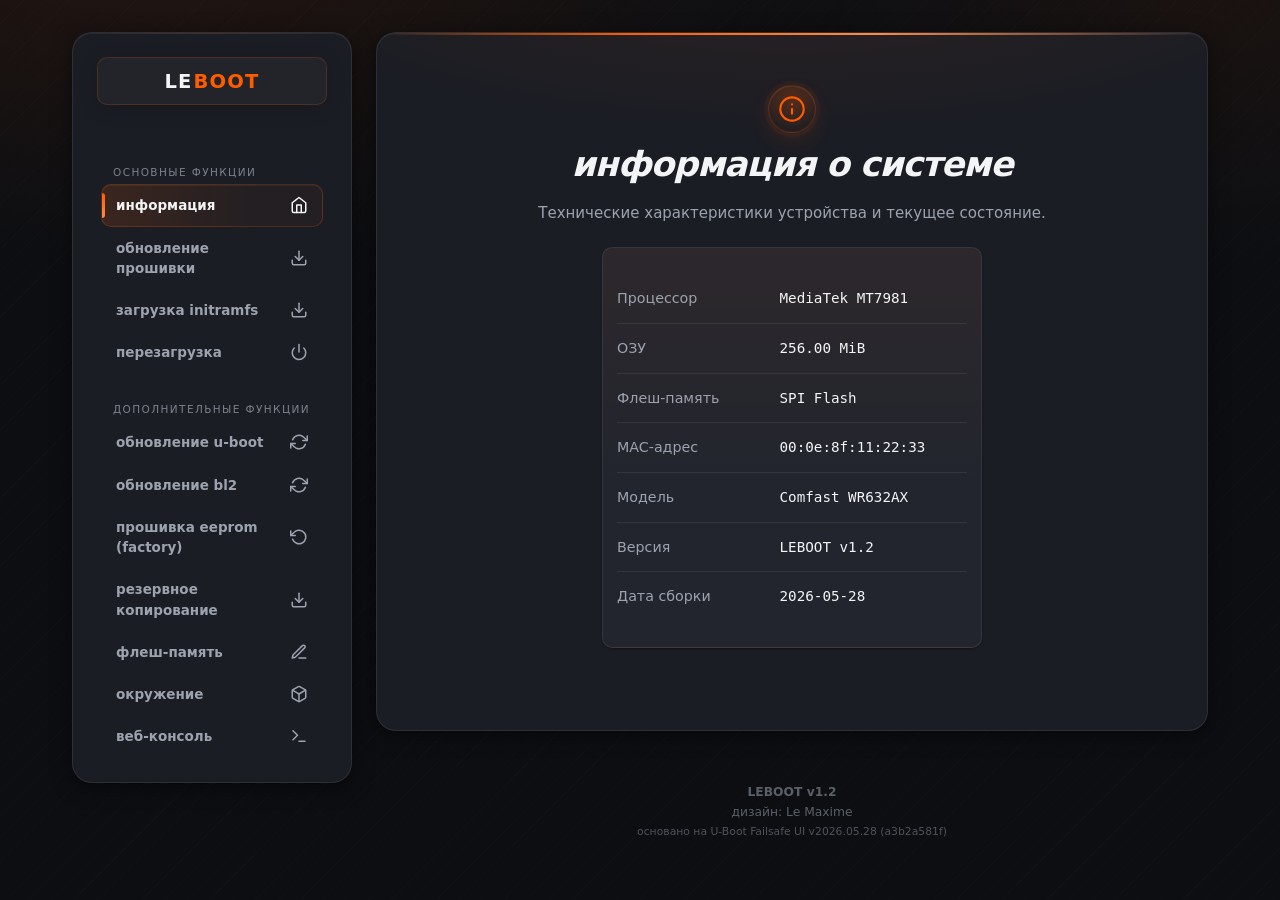
==== docs/index.html @ ba4f1f1f "chore: bump LEBOOT version to v1.2 and update base failsafe UI version to upstream commit a3b2a581f" ====
<!DOCTYPE HTML>
<html>
<head>
    <meta charset="utf-8">
    <meta name="viewport" content="width=device-width, initial-scale=1">
    <title>Симулятор U-Boot Failsafe Web UI</title>
    <script>
        // Clean error handler for visual debugging
        window.onerror = function(message, source, lineno, colno, error) {
            const errDiv = document.createElement("div");
            errDiv.style.position = "fixed";
            errDiv.style.top = "0";
            errDiv.style.left = "0";
            errDiv.style.right = "0";
            errDiv.style.background = "#ef4444";
            errDiv.style.color = "#ffffff";
            errDiv.style.padding = "16px";
            errDiv.style.zIndex = "99999";
            errDiv.style.fontFamily = "monospace";
            errDiv.style.fontSize = "14px";
            errDiv.style.borderBottom = "3px solid #b91c1c";
            errDiv.style.whiteSpace = "pre-wrap";
            errDiv.innerHTML = "<strong>[GLOBAL RUNTIME CRASH]:</strong> " + message + 
                               "<br><strong>Source:</strong> " + source + ":" + lineno + ":" + colno +
                               "<br><strong>Stack:</strong> " + (error ? error.stack : "N/A");
            document.body?.appendChild(errDiv);
            document.body?.classList.add("ready");
            return false;
        };
        window.addEventListener("unhandledrejection", function(event) {
            const errDiv = document.createElement("div");
            errDiv.style.position = "fixed";
            errDiv.style.top = "0";
            errDiv.style.left = "0";
            errDiv.style.right = "0";
            errDiv.style.background = "#f59e0b";
            errDiv.style.color = "#000000";
            errDiv.style.padding = "16px";
            errDiv.style.zIndex = "99999";
            errDiv.style.fontFamily = "monospace";
            errDiv.style.fontSize = "14px";
            errDiv.style.borderBottom = "3px solid #d97706";
            errDiv.style.whiteSpace = "pre-wrap";
            errDiv.innerHTML = "<strong>[UNHANDLED PROMISE REJECTION]:</strong> " + event.reason;
            document.body?.appendChild(errDiv);
            document.body?.classList.add("ready");
        });
    </script>
    <style>
        /* INJECTED CSS FROM theme.css AND style.css */
        /* SPDX-License-Identifier: GPL-2.0 */
/*
 * Copyright (C) 2026 LeBOOT Redesign
 * All rights reserved.
 */

/* ── Design Tokens ─────────────────────────────────────────────── */
:root {
    color-scheme: dark;

    /* palette */
    --bg:             #0c0e12;
    --panel:          #1b1d24;
    --panel-2:        #22252e;
    --panel-rgb:      27, 29, 36;
    --panel-strong:   rgba(34, 37, 46, 0.95);
    --text:           #f3f4f6;
    --muted:          #9ca3af;
    --border:         rgba(255, 255, 255, 0.08);
    --border-strong:  rgba(255, 255, 255, 0.16);
    --shadow-sm:      0 1px 2px rgba(0, 0, 0, 0.40);
    --shadow:
        0 4px 20px rgba(0, 0, 0, 0.50),
        0 1px 0 rgba(255, 255, 255, 0.05) inset;
    --shadow-lg:
        0 10px 40px rgba(0, 0, 0, 0.70);
    --primary:        #ff5c00;
    --primary-2:      #ff7c24;
    --primary-rgb:    255, 92, 0;
    --danger:         #ef4444;
    --danger-rgb:     239, 68, 68;
    --success:        #10b981;
    --success-rgb:    16, 185, 129;
    --warn-bg:        rgba(245, 158, 11, 0.08);
    --warn-border:    rgba(245, 158, 11, 0.25);
    --err-bg:         rgba(239, 68, 68, 0.08);
    --err-border:     rgba(239, 68, 68, 0.25);
    --focus-ring:     0 0 0 2px var(--bg), 0 0 0 4px rgba(var(--primary-rgb), 0.50);
    --surface-tint:   rgba(var(--primary-rgb), 0.06);
    --inset-highlight: rgba(255, 255, 255, 0.05);
    --hairline:       linear-gradient(90deg, transparent, rgba(255, 92, 0, 0.15), transparent);

    /* console styling variables */
    --console-bg:     #08090d;
    --console-color:  #f3f4f6;
    --console-border: var(--border);
    --console-glow-1: rgba(var(--primary-rgb), 0.03);
    --console-glow-2: rgba(var(--primary-rgb), 0.05);

    /* geometry */
    --radius-xs:      6px;
    --radius-sm:      10px;
    --radius:         16px;
    --radius-lg:      20px;
    --card-w:         800px;
    --sidebar-w:      280px;

    /* spacing */
    --sp-xs:          4px;
    --sp-sm:          8px;
    --sp-md:          14px;
    --sp-lg:          24px;
    --sp-xl:          36px;

    /* motion */
    --ease-out:       cubic-bezier(.16, 1, .3, 1);
    --ease-in-out:    cubic-bezier(.65, 0, .35, 1);
    --ease-spring:    cubic-bezier(.34, 1.56, .64, 1);
    --ease-theme:     cubic-bezier(.22, .61, .36, 1);
    --anim-fast:      150ms;
    --anim:           220ms;
    --anim-slow:      350ms;
    --theme-duration: 400ms;

    /* typography */
    --font-sans:      "Inter", system-ui, -apple-system, sans-serif;
    --font-mono:      "JetBrains Mono", Menlo, Monaco, Consolas, monospace;
}

/* ── Light scheme (support fallback) ────────────────────────── */
html[data-theme="light"] {
    color-scheme: light;
    --bg:             #f3f4f6;
    --panel:          #ffffff;
    --panel-2:        #f9fafb;
    --panel-rgb:      255, 255, 255;
    --panel-strong:   #f3f4f6;
    --text:           #111827;
    --muted:          #6b7280;
    --border:         rgba(0, 0, 0, 0.08);
    --border-strong:  rgba(0, 0, 0, 0.16);
    --shadow-sm:      0 1px 2px rgba(0, 0, 0, 0.05);
    --shadow:         0 4px 20px rgba(0, 0, 0, 0.08);
    --shadow-lg:      0 10px 40px rgba(0, 0, 0, 0.12);
}

/* ── AMOLED variant (pure black) ──────────────────────────────── */
html[data-theme="dark"][data-theme-dark="amoled"] {
    --bg:             #000000;
    --panel:          #0a0a0a;
    --panel-2:        #121212;
    --panel-rgb:      10, 10, 10;
    --panel-strong:   #161616;
}

/* ── App Shell Floating Overrides ─────────────────────────────── */
body {
    background-color: var(--bg);
    margin: 0;
    padding: 0;
    font-family: var(--font-sans);
    color: var(--text);
}

body .app {
    display: flex;
    flex-direction: row;
    gap: 24px;
    padding: 32px;
    max-width: 1200px;
    margin: 0 auto;
    min-height: 100vh;
    box-sizing: border-box;
    align-items: flex-start;
}

@media (max-width: 900px) {
    body .app {
        flex-direction: column;
        align-items: stretch;
        padding: 16px;
    }
}

/* Floating Sidebar */
body .sidebar {
    width: var(--sidebar-w);
    min-width: var(--sidebar-w);
    flex-shrink: 0;
    height: auto;
    position: static;
    border: 1px solid var(--border);
    border-radius: var(--radius-lg);
    background: var(--panel);
    backdrop-filter: blur(16px);
    -webkit-backdrop-filter: blur(16px);
    padding: 24px;
    box-sizing: border-box;
    display: flex;
    flex-direction: column;
    gap: 20px;
    box-shadow: var(--shadow);
}

@media (max-width: 900px) {
    body .sidebar {
        width: 100%;
        min-width: 100%;
    }
}

/* Brand Capsule */
.brand-capsule {
    background: rgba(255, 255, 255, 0.03);
    border: 1px solid rgba(var(--primary-rgb), 0.2);
    padding: 14px 20px 12px 20px;
    border-radius: var(--radius-sm);
    text-align: center;
    margin-bottom: 12px;
    user-select: none;
    box-shadow: 0 4px 20px rgba(0, 0, 0, 0.15);
    display: flex;
    justify-content: center;
    align-items: baseline;
    gap: 1px;
}

.brand-capsule .brand-le {
    color: var(--text);
    font-weight: 900;
    font-size: 1.3rem;
    letter-spacing: 0.06em;
    line-height: 1;
}

.brand-capsule .brand-boot {
    color: var(--primary);
    font-weight: 900;
    font-size: 1.3rem;
    letter-spacing: 0.06em;
    line-height: 1;
}

/* Nav Links Styling */
body .nav {
    display: flex;
    flex-direction: column;
    gap: 6px;
}

.nav-link {
    display: flex;
    justify-content: space-between;
    align-items: center;
    text-decoration: none;
    color: rgba(255, 255, 255, 0.65);
    font-size: 0.98rem;
    font-weight: 500;
    padding: 12px 16px;
    border-radius: var(--radius-sm);
    transition: all var(--anim) var(--ease-out);
    text-transform: lowercase;
}

html[data-theme="light"] .nav-link {
    color: rgba(0, 0, 0, 0.65);
}

.nav-link:hover {
    color: var(--primary);
    background: rgba(var(--primary-rgb), 0.08);
}

.nav-link.active {
    color: var(--primary);
    background: rgba(var(--primary-rgb), 0.12);
    font-weight: 700;
}

.nav-link .nav-icon svg {
    width: 18px;
    height: 18px;
    stroke-width: 2;
    display: block;
}

/* Floating Card Container */
body .main {
    flex-grow: 1;
    display: flex;
    flex-direction: column;
    gap: 16px;
    padding: 0;
}

body #m {
    width: 100%;
    max-width: 100%;
    margin: 0;
    border: 1px solid var(--border);
    border-radius: var(--radius-lg);
    background: var(--panel);
    backdrop-filter: blur(16px);
    -webkit-backdrop-filter: blur(16px);
    box-sizing: border-box;
    padding: 32px;
    box-shadow: var(--shadow);
}

/* Lowercase, bold and italic headings */
body h1 {
    font-size: 2.3rem !important;
    font-weight: 800 !important;
    font-style: italic !important;
    text-transform: lowercase !important;
    color: var(--text) !important;
    margin: 0 0 16px 0 !important;
    padding: 0 !important;
    border: none !important;
    letter-spacing: -0.03em !important;
}

body h1::after {
    display: none !important;
}

/* Clean Info Table rows */
.sysinfo-table {
    width: 100%;
    border-collapse: collapse;
    margin: 16px 0;
    font-size: 0.95rem;
}

.sysinfo-table tr {
    border-bottom: 1px solid rgba(255, 255, 255, 0.08);
}

html[data-theme="light"] .sysinfo-table tr {
    border-bottom: 1px solid rgba(0, 0, 0, 0.08);
}

.sysinfo-table tr:last-child {
    border-bottom: none;
}

.sysinfo-table td {
    padding: 14px 0;
    color: var(--text);
    vertical-align: middle;
}

.sysinfo-table td.key {
    color: var(--muted);
    font-weight: 500;
    white-space: nowrap;
    padding-right: 24px;
}

.sysinfo-table td.val {
    font-family: var(--font-mono);
    text-align: left;
}

/* Controls block styling */
body .sidebar-controls {
    margin-top: auto;
    border-top: 1px solid var(--border);
    padding-top: 16px;
    display: flex;
    flex-direction: column;
    gap: 10px;
}

body .control-row {
    display: flex;
    justify-content: space-between;
    align-items: center;
    font-size: 0.82rem;
    color: var(--muted);
}

body .control-row select {
    background: var(--panel-2);
    border: 1px solid var(--border);
    color: var(--text);
    padding: 4px 8px;
    border-radius: var(--radius-xs);
    font-size: 0.82rem;
    outline: none;
    cursor: pointer;
    transition: border-color var(--anim);
}

body .control-row select:hover {
    border-color: var(--primary);
}


/* SPDX-License-Identifier: GPL-2.0 */
@import "theme.css";

/* ── Reduced motion ────────────────────────────────────────────── */
@media (prefers-reduced-motion: reduce) {
    :root {
        --anim-fast:      0ms;
        --anim:           0ms;
        --anim-slow:      0ms;
        --theme-duration: 0ms;
    }
    *,
    *::before,
    *::after {
        animation-duration: 0.01ms !important;
        animation-iteration-count: 1 !important;
        transition-duration: 0.01ms !important;
    }
}

/* ── Reset ─────────────────────────────────────────────────────── */
*,
*::before,
*::after {
    box-sizing: border-box;
}

h1, p, form, ul {
    margin: 0;
    padding: 0;
}

/* ── Base ──────────────────────────────────────────────────────── */
html {
    font-size: 15px;
    -webkit-text-size-adjust: 100%;
    text-size-adjust: 100%;
}

body {
    font-family: var(--font-sans);
    font-size: 1rem;
    line-height: 1.5;
    background:
        radial-gradient(1200px 600px at 12% -10%, rgba(var(--primary-rgb), 0.10), transparent 60%),
        radial-gradient(900px 500px at 95% 0%, rgba(var(--primary-rgb), 0.06), transparent 55%),
        repeating-linear-gradient(135deg, rgba(100, 116, 139, 0.025) 0 1px, transparent 1px 16px),
        var(--bg);
    background-attachment: fixed;
    color: var(--text);
    min-height: 100vh;
    -webkit-font-smoothing: antialiased;
    -moz-osx-font-smoothing: grayscale;
    font-feature-settings: "ss01", "cv11", "kern", "liga";
    text-rendering: optimizeLegibility;
}

::selection {
    background: rgba(var(--primary-rgb), 0.22);
    color: var(--text);
}

/* Refined scrollbars (WebKit) */
::-webkit-scrollbar {
    width: 10px;
    height: 10px;
}

::-webkit-scrollbar-track {
    background: transparent;
}

::-webkit-scrollbar-thumb {
    background: rgba(100, 116, 139, 0.25);
    border-radius: 999px;
    border: 2px solid transparent;
    background-clip: padding-box;
    transition: background var(--anim-fast) var(--ease-out);
}

::-webkit-scrollbar-thumb:hover {
    background: rgba(100, 116, 139, 0.45);
    background-clip: padding-box;
}

/* ── App shell ─────────────────────────────────────────────────── */
.app {
    display: grid;
    grid-template-columns: var(--sidebar-w) 1fr;
    min-height: 100vh;
}

/* ── Sidebar ───────────────────────────────────────────────────── */
.sidebar {
    position: sticky;
    top: 0;
    height: 100vh;
    padding: var(--sp-md) var(--sp-sm);
    border-right: 1px solid var(--border);
    background:
        linear-gradient(180deg, rgba(var(--panel-rgb), 0.60) 0%, rgba(var(--panel-rgb), 0.40) 100%),
        linear-gradient(180deg, var(--surface-tint) 0%, transparent 280px);
    box-shadow: var(--shadow-sm);
    backdrop-filter: saturate(220%) blur(32px);
    -webkit-backdrop-filter: saturate(220%) blur(32px);
    display: flex;
    flex-direction: column;
    overflow: hidden;
    transform: translateX(0);
    transition: transform var(--anim) var(--ease-out), opacity var(--anim) var(--ease-out);
    z-index: 10;
}

.sidebar::after {
    content: "";
    position: absolute;
    inset: 0 0 auto 0;
    height: 1px;
    background: var(--hairline);
    pointer-events: none;
}

.sidebar-brand {
    display: flex;
    align-items: center;
    gap: 10px;
    padding: 9px 12px var(--sp-md);
    border-bottom: 1px solid var(--border);
    position: relative;
}

.sidebar-brand .logo {
    width: 28px;
    height: 28px;
    flex-shrink: 0;
    border-radius: 5px;
}

.sidebar-brand .title {
    font-weight: 800;
    font-size: 1.05rem;
    letter-spacing: -0.01em;
    color: var(--text);
    background: linear-gradient(135deg, var(--text) 0%, color-mix(in srgb, var(--text) 70%, var(--primary)) 100%);
    -webkit-background-clip: text;
    background-clip: text;
}

.sidebar-controls {
    display: grid;
    grid-template-columns: 1fr;
    gap: 10px;
    padding: var(--sp-md) 10px;
}

.control-row {
    display: grid;
    grid-template-columns: 86px 1fr;
    align-items: center;
    gap: 10px;
    color: var(--muted);
    font-size: 0.8rem;
    font-weight: 600;
}

.control-row select {
    width: 100%;
    padding: 8px 32px 8px 12px;
    border-radius: var(--radius-sm);
    border: 1px solid var(--border);
    background-color: var(--panel);
    color: var(--text);
    outline: none;
    font-size: 0.82rem;
    font-weight: 500;
    box-shadow: 0 1px 0 var(--inset-highlight) inset, 0 1px 2px rgba(15, 23, 42, 0.03);
    transition:
        border-color var(--anim-fast) var(--ease-out),
        box-shadow   var(--anim-fast) var(--ease-out),
        background   var(--anim-fast) var(--ease-out),
        transform    var(--anim-fast) var(--ease-out);
    appearance: none;
    -webkit-appearance: none;
    background-image:
        linear-gradient(45deg, transparent 50%, var(--muted) 50%),
        linear-gradient(135deg, var(--muted) 50%, transparent 50%);
    background-repeat: no-repeat;
    background-position: calc(100% - 15px) 52%, calc(100% - 10px) 52%;
    background-size: 5px 5px, 5px 5px;
    font-family: inherit;
    cursor: pointer;
}

.control-row select:hover {
    border-color: var(--border-strong);
    background-color: var(--panel-strong);
}

.control-row select:focus-visible {
    border-color: rgba(var(--primary-rgb), 0.60);
    box-shadow: var(--focus-ring);
}

.control-row.control-row-color {
    align-items: start;
}

/* color picker */
.color-picker {
    display: grid;
    gap: 8px;
}

.color-presets {
    display: flex;
    flex-wrap: wrap;
    gap: 6px;
}

.color-swatch {
    width: 22px;
    height: 22px;
    border-radius: 999px;
    border: 1px solid rgba(128, 128, 128, 0.32);
    cursor: pointer;
    position: relative;
    box-shadow:
        0 2px 6px rgba(15, 23, 42, 0.12),
        0 1px 0 var(--inset-highlight) inset;
    transition:
        transform var(--anim-fast) var(--ease-spring),
        box-shadow var(--anim-fast) var(--ease-out),
        border-color var(--anim-fast) var(--ease-out);
}

.color-swatch:hover {
    transform: translateY(-2px) scale(1.14);
    box-shadow:
        0 6px 14px rgba(2, 6, 23, 0.22),
        0 1px 0 var(--inset-highlight) inset;
}

.color-swatch.active {
    outline: 2px solid var(--panel);
    outline-offset: 1px;
    box-shadow:
        0 0 0 2px rgba(var(--primary-rgb), 0.85),
        0 4px 10px rgba(2, 6, 23, 0.20),
        0 1px 0 var(--inset-highlight) inset;
}

.color-inputs {
    display: grid;
    grid-template-columns: 1fr auto;
    gap: 6px;
    align-items: center;
}

.color-inputs input[type="text"], .color-inputs input[type="color"] {
    width: 100%;
    padding: 6px 8px;
    border-radius: var(--radius-sm);
    border: 1px solid var(--border);
    background: var(--panel-strong);
    color: var(--text);
    font-size: 0.78rem;
}

.color-inputs input[type="color"] {
    width: 32px;
    height: 32px;
    border: none;
    background: transparent;
    padding: 0;
    cursor: pointer;
}

/* ── Navigation ────────────────────────────────────────────────── */
.nav {
    padding: 6px 4px 0;
    flex: 1;
    overflow-y: auto;
    -webkit-overflow-scrolling: touch;
    scrollbar-width: thin;
    scrollbar-color: var(--border) transparent;
}

.nav-section {
    margin-top: var(--sp-md);
}

.nav-section-title {
    font-size: 0.7rem;
    text-transform: uppercase;
    letter-spacing: 1.4px;
    color: var(--muted);
    padding: 8px 12px 4px;
    opacity: 0.75;
}

.nav-link {
    position: relative;
    display: flex;
    align-items: center;
    gap: 10px;
    padding: 10px 14px;
    border-radius: var(--radius-sm);
    color: var(--muted);
    text-decoration: none;
    font-size: 0.9rem;
    font-weight: 600;
    border: 1px solid transparent;
    overflow: hidden;
    transition:
        background var(--anim-fast) var(--ease-out),
        border-color var(--anim-fast) var(--ease-out),
        color var(--anim-fast) var(--ease-out),
        transform var(--anim-fast) var(--ease-out);
}

.nav-link::before {
    content: "";
    position: absolute;
    left: 0;
    top: 50%;
    width: 3px;
    height: 0;
    background: linear-gradient(180deg, var(--primary), var(--primary-2));
    border-radius: 0 3px 3px 0;
    transform: translateY(-50%);
    transition: height var(--anim) var(--ease-spring);
}

.nav-link:hover {
    background: rgba(var(--primary-rgb), 0.07);
    border-color: rgba(var(--primary-rgb), 0.16);
    color: var(--text);
    transform: translateX(2px);
}

.nav-link:hover::before {
    height: 16px;
}

.nav-link.active {
    background:
        linear-gradient(90deg, rgba(var(--primary-rgb), 0.14), rgba(var(--primary-rgb), 0.04) 70%);
    border-color: rgba(var(--primary-rgb), 0.22);
    color: var(--text);
    box-shadow: 0 1px 0 var(--inset-highlight) inset;
}

.nav-link.active::before {
    height: 60%;
}

.nav-link .dot {
    width: 7px;
    height: 7px;
    border-radius: 999px;
    background: var(--primary);
    box-shadow: 0 0 0 3px rgba(var(--primary-rgb), 0.12);
    opacity: 0.52;
    flex-shrink: 0;
    transition: opacity var(--anim-fast) var(--ease-out), box-shadow var(--anim-fast) var(--ease-out);
}

.nav-link.active .dot {
    opacity: 1;
    box-shadow: 0 0 0 4px rgba(var(--primary-rgb), 0.18);
}

/* ── Main content ──────────────────────────────────────────────── */
.main {
    padding: var(--sp-xl) var(--sp-lg) var(--sp-lg);
    display: grid;
    gap: var(--sp-md);
    align-content: start;
}

/* ── Card ──────────────────────────────────────────────────────── */
#m {
    position: relative;
    width: 100%;
    max-width: var(--card-w);
    margin: 0 auto;
    border: 1px solid var(--border);
    background:
        linear-gradient(135deg, rgba(var(--panel-rgb), 0.65) 0%, rgba(var(--panel-rgb), 0.45) 100%),
        var(--panel);
    border-radius: var(--radius-lg);
    box-shadow: var(--shadow), 0 24px 64px rgba(var(--primary-rgb), 0.12);
    backdrop-filter: saturate(200%) blur(28px);
    -webkit-backdrop-filter: saturate(200%) blur(28px);
    overflow: hidden;
    display: flex;
    flex-direction: column;
    min-height: clamp(360px, calc(100vh - 220px), 440px);
    transform: translateY(14px) scale(0.985);
    opacity: 0;
    transition:
        transform var(--anim-slow) var(--ease-out),
        opacity   var(--anim-slow) var(--ease-out),
        box-shadow var(--anim) var(--ease-out);
}

#m::before {
    content: "";
    position: absolute;
    top: 0;
    right: 0;
    left: 0;
    height: 2px;
    background: linear-gradient(90deg, transparent, var(--primary), var(--primary-2) 60%, transparent);
    pointer-events: none;
    z-index: 10;
}

#m::after {
    content: "";
    position: absolute;
    inset: 0;
    border-radius: inherit;
    pointer-events: none;
    background: radial-gradient(800px 240px at 50% -10%, rgba(var(--primary-rgb), 0.10), transparent 70%);
    opacity: 0.7;
}

body.ready #m {
    transform: translateY(0) scale(1);
    opacity: 1;
}

.card-head {
    padding: 18px 22px 8px;
    position: relative;
    z-index: 1;
}

.card-main {
    flex: 1;
    display: flex;
    flex-direction: column;
    justify-content: flex-start;
    gap: var(--sp-md);
    padding: var(--sp-md) 22px 18px;
    position: relative;
    z-index: 1;
}

.card-foot {
    margin-top: auto;
    padding: 0 22px 22px;
    position: relative;
    z-index: 1;
}

/* ── 404 / fail compact card ───────────────────────────────────── */
body[data-page="404"] #m,
body[data-page="fail"] #m {
    min-height: auto;
    height: auto;
}

body[data-page="404"] .card-head,
body[data-page="fail"] .card-head {
    padding: 18px 22px 10px;
}

body[data-page="404"] h1,
body[data-page="fail"] h1 {
    line-height: 1.3;
    border-bottom: none;
    font-size: 1.6rem;
}

body[data-page="404"] .card-main,
body[data-page="fail"] .card-main {
    padding: 0 22px 18px;
}

body[data-page="404"] .card-foot,
body[data-page="fail"] .card-foot {
    margin-top: 0;
    display: flex;
    justify-content: center;
}

body[data-page="404"] .card-foot .i,
body[data-page="fail"] .card-foot .i {
    width: min(560px, 100%);
    text-align: center;
}

body[data-page="404"] .card-foot .i strong,
body[data-page="fail"] .card-foot .i strong {
    margin: 0 0 8px;
}

/* ── Headings ──────────────────────────────────────────────────── */
h1 {
    font-weight: 800;
    font-size: 1.62rem;
    line-height: 1.25;
    letter-spacing: -0.02em;
    margin-top: 16px;
    border-bottom: 0;
    padding-bottom: 0;
    color: var(--text);
    text-decoration: none;
}

h1::after {
    content: "";
    display: block;
    width: 64px;
    height: 3px;
    margin: 12px auto 0;
    border-radius: 999px;
    background: linear-gradient(90deg, var(--primary), var(--primary-2));
    box-shadow: 0 2px 8px rgba(var(--primary-rgb), 0.30);
}

a {
    color: var(--primary);
    text-decoration: none;
    transition: color var(--anim-fast) var(--ease-out);
}

a:hover {
    color: var(--primary-2);
}

p, #hint {
    color: var(--muted);
    line-height: 1.55;
}

#hint {
    color: var(--muted);
    font-size: 0.9rem;
    line-height: 1.55;
    margin-top: 10px;
    text-align: center;
}

#hint strong {
    color: var(--text);
    font-weight: 700;
}

/* ── Forms ─────────────────────────────────────────────────────── */
form, p, h1 {
    text-align: center;
}

form {
    display: grid;
    gap: 12px;
    justify-items: center;
}

#m .card-main > form {
    padding-top: 12px;
    padding-bottom: 12px;
}

.form-row {
    width: min(520px, 100%);
    margin: 0 auto;
    display: grid;
    gap: 12px;
}

.form-row-2 {
    grid-template-columns: 1fr 1fr;
}

.field {
    display: grid;
    gap: 5px;
    text-align: left;
}

.field label {
    margin-top: 8px;
    font-size: 0.78rem;
    color: var(--muted);
    font-weight: 700;
    letter-spacing: 0;
}

.field-control {
    width: 100%;
    padding: 10px 14px;
    border-radius: var(--radius-sm);
    border: 1px solid var(--border);
    background: var(--panel-strong);
    color: var(--text);
    outline: none;
    font-size: 0.9rem;
    box-shadow: 0 1px 0 var(--inset-highlight) inset, 0 1px 2px rgba(15, 23, 42, 0.03);
    transition:
        border-color var(--anim-fast) var(--ease-out),
        box-shadow   var(--anim-fast) var(--ease-out),
        background   var(--anim-fast) var(--ease-out);
}

.field-control:hover {
    border-color: var(--border-strong);
}

.field-control:focus-visible {
    border-color: rgba(var(--primary-rgb), 0.55);
    box-shadow: var(--focus-ring);
}

input[type="file"] {
    width: min(520px, 100%);
    padding: 10px 12px;
    border-radius: var(--radius-sm);
    border: 1px dashed var(--border-strong);
    background:
        linear-gradient(180deg, rgba(var(--primary-rgb), 0.04), transparent),
        var(--panel-2);
    color: var(--text);
    cursor: pointer;
    font-size: 0.85rem;
    transition:
        border-color var(--anim-fast) var(--ease-out),
        background var(--anim-fast) var(--ease-out),
        transform var(--anim-fast) var(--ease-out);
}

input[type="file"]::file-selector-button {
    padding: 6px 14px;
    border-radius: 8px;
    border: 1px solid rgba(var(--primary-rgb), 0.30);
    background: rgba(var(--primary-rgb), 0.10);
    color: var(--primary);
    font-weight: 600;
    cursor: pointer;
    margin-right: 10px;
    transition: background var(--anim-fast) var(--ease-out), transform var(--anim-fast) var(--ease-out);
}

input[type="file"]::file-selector-button:hover {
    background: rgba(var(--primary-rgb), 0.16);
    transform: translateY(-1px);
}

input[type="file"]:hover {
    border-color: rgba(var(--primary-rgb), 0.40);
    background:
        linear-gradient(180deg, rgba(var(--primary-rgb), 0.06), transparent),
        var(--panel-2);
}

.form-actions {
    display: flex;
    justify-content: center;
    flex-wrap: wrap;
    gap: 10px;
    width: min(520px, 100%);
    margin: 6px auto 0;
}

/* ── Buttons ───────────────────────────────────────────────────── */
input[type="button"], input[type="submit"],
button.button {
    appearance: none;
    -webkit-appearance: none;
    position: relative;
    margin-top: 20px;
    margin-bottom: 20px;
    border: 1px solid rgba(var(--primary-rgb), 0.40);
    background: linear-gradient(180deg,
        rgba(var(--primary-rgb), 1.00) 0%,
        rgba(var(--primary-rgb), 0.82) 100%);
    color: #ffffff;
    border-radius: var(--radius);
    padding: 10px 22px;
    font-family: inherit;
    font-size: 0.92rem;
    font-weight: 700;
    cursor: pointer;
    letter-spacing: 0.01em;
    overflow: hidden;
    isolation: isolate;
    transition:
        transform   var(--anim-fast) var(--ease-out),
        filter      var(--anim-fast) var(--ease-out),
        box-shadow  var(--anim) var(--ease-out);
    box-shadow:
        0 1px 0 rgba(255, 255, 255, 0.30) inset,
        0 -1px 0 rgba(0, 0, 0, 0.10) inset,
        0 4px 10px rgba(var(--primary-rgb), 0.20),
        0 12px 28px rgba(var(--primary-rgb), 0.18);
}

input[type="button"]::before,
input[type="submit"]::before,
button.button::before {
    content: "";
    position: absolute;
    inset: 0;
    background: linear-gradient(180deg, rgba(255, 255, 255, 0.18), transparent 50%);
    pointer-events: none;
    border-radius: inherit;
    z-index: -1;
}

button.button.button-warn,
input[type="button"].button-warn {
    border-color: rgba(245, 158, 11, 0.42);
    background: linear-gradient(180deg,
        rgba(245, 158, 11, 0.96) 0%,
        rgba(217, 119, 6, 0.86) 100%);
    box-shadow:
        0 1px 0 rgba(255, 255, 255, 0.28) inset,
        0 -1px 0 rgba(0, 0, 0, 0.10) inset,
        0 4px 10px rgba(245, 158, 11, 0.18),
        0 10px 24px rgba(245, 158, 11, 0.20);
}

button.button.button-danger,
input[type="button"].button-danger {
    border-color: rgba(220, 38, 38, 0.46);
    background: linear-gradient(180deg,
        rgba(239, 68, 68, 0.98) 0%,
        rgba(185, 28, 28, 0.86) 100%);
    box-shadow:
        0 1px 0 rgba(255, 255, 255, 0.26) inset,
        0 -1px 0 rgba(0, 0, 0, 0.12) inset,
        0 4px 12px rgba(220, 38, 38, 0.22),
        0 12px 28px rgba(220, 38, 38, 0.24);
}

input[type="button"]:hover,
button.button:hover {
    filter: brightness(1.07);
    transform: translateY(-1px);
    box-shadow:
        0 1px 0 rgba(255, 255, 255, 0.34) inset,
        0 -1px 0 rgba(0, 0, 0, 0.10) inset,
        0 6px 14px rgba(var(--primary-rgb), 0.26),
        0 18px 36px rgba(var(--primary-rgb), 0.24);
}

button.button.button-warn:hover,
input[type="button"].button-warn:hover {
    box-shadow:
        0 1px 0 rgba(255, 255, 255, 0.30) inset,
        0 -1px 0 rgba(0, 0, 0, 0.10) inset,
        0 6px 14px rgba(245, 158, 11, 0.24),
        0 14px 30px rgba(245, 158, 11, 0.26);
}

button.button.button-danger:hover,
input[type="button"].button-danger:hover {
    box-shadow:
        0 1px 0 rgba(255, 255, 255, 0.28) inset,
        0 -1px 0 rgba(0, 0, 0, 0.12) inset,
        0 6px 16px rgba(220, 38, 38, 0.28),
        0 16px 32px rgba(220, 38, 38, 0.28);
}

input[type="button"]:active,
button.button:active {
    transform: translateY(0);
    filter: brightness(0.96);
    transition-duration: 60ms;
}

input[type="button"]:focus-visible,
button.button:focus-visible {
    outline: none;
    box-shadow:
        0 1px 0 rgba(255, 255, 255, 0.30) inset,
        0 12px 28px rgba(var(--primary-rgb), 0.24),
        var(--focus-ring);
}

input[type="button"]:disabled,
input[type="submit"]:disabled,
button.button:disabled {
    cursor: not-allowed;
    opacity: 0.55;
    transform: none;
    filter: saturate(0.6);
    box-shadow: none;
}

/* ── Info / warning / error boxes ──────────────────────────────── */
.i {
    margin: 0;
    border-radius: var(--radius-sm);
    text-align: left;
    padding: var(--sp-md) 18px;
    line-height: 1.5;
    box-shadow: 0 1px 0 var(--inset-highlight) inset, 0 1px 2px rgba(15, 23, 42, 0.04);
    position: relative;
}

.w {
    background:
        linear-gradient(180deg, rgba(245, 158, 11, 0.06), transparent 60%),
        var(--warn-bg);
    border: 1px solid var(--warn-border);
}

.e {
    background:
        linear-gradient(180deg, rgba(220, 38, 38, 0.06), transparent 60%),
        var(--err-bg);
    border: 1px solid var(--err-border);
}

.i strong {
    margin: 0 0 6px;
    display: block;
    color: var(--text);
    font-weight: 700;
    letter-spacing: -0.005em;
}

ul {
    list-style: square;
    margin: 6px 0 0 18px;
    color: var(--muted);
}

ul li {
    margin-bottom: 3px;
    line-height: 1.45;
}

.red {
    color: var(--danger);
}

/* ── Progress bar ──────────────────────────────────────────────── */
.bar {
    --percent: 0;
    height: 12px;
    width: min(520px, 100%);
    background-color: rgba(100, 116, 139, 0.14);
    border: 1px solid var(--border);
    border-radius: 999px;
    margin: 0 auto;
    overflow: hidden;
    position: relative;
    box-shadow: 0 1px 2px rgba(15, 23, 42, 0.08) inset;
}

.bar::before {
    content: "";
    display: block;
    width: calc(1% * var(--percent));
    height: 100%;
    border-radius: 999px;
    background:
        linear-gradient(180deg, rgba(255, 255, 255, 0.30), transparent 60%),
        linear-gradient(90deg, var(--primary), var(--primary-2));
    box-shadow: 0 0 12px rgba(var(--primary-rgb), 0.35);
    transition: width var(--anim) var(--ease-out);
    position: relative;
}

.bar::after {
    content: "";
    position: absolute;
    inset: 0;
    background: linear-gradient(90deg, transparent, rgba(255, 255, 255, 0.20), transparent);
    background-size: 200% 100%;
    border-radius: inherit;
    animation: barShimmer 1.8s linear infinite;
    pointer-events: none;
    mix-blend-mode: overlay;
}

@keyframes barShimmer {
    from { background-position: -200% 0; }
    to   { background-position: 200% 0; }
}

.bar-text {
    display: none;
    font-size: 0.82rem;
    font-weight: 600;
    color: var(--primary);
    text-align: center;
    margin-top: 4px;
    font-variant-numeric: tabular-nums;
}

/* ── File info labels ──────────────────────────────────────────── */
#filename,
#md5,
#size,
#mtd {
    font-size: 0.9rem;
    color: var(--text);
    max-width: 520px;
    margin: 0 auto;
    text-align: left;
}

.md5-status {
    font-weight: 700;
}

.md5-status.md5-ok {
    color: var(--success);
}

.md5-status.md5-bad {
    color: var(--danger);
}

#filename {
    text-align: center;
    overflow-wrap: anywhere;
    word-break: break-word;
}

.filename-label,
.filename-value {
    display: block;
}

/* ── Upgrade & project info ────────────────────────────────────── */
#upgrade,
#project-info {
    text-align: center;
}

#upgrade p {
    color: var(--success);
    font-size: 1.1rem;
    font-weight: 800;
}

#version {
    text-align: center;
    color: var(--muted);
    font-size: 0.75rem;
    width: 100%;
    max-width: var(--card-w);
    margin: 0 auto;
    padding: 20px 0 0;
    opacity: 0.7;
}

.brand-inline {
    display: inline-flex;
    align-items: center;
    gap: 6px;
    margin-left: 8px;
    color: var(--muted);
    font-size: 0.75rem;
    font-weight: 600;
    white-space: nowrap;
    opacity: 0.88;
}

.brand {
    text-align: center;
    color: var(--muted);
    font-size: 0.75rem;
    width: 100%;
    max-width: var(--card-w);
    margin: 0 auto;
    padding: 6px 0 18px;
    opacity: 0;
    transform: translateY(4px);
    animation: brandIn 420ms var(--ease-out) forwards;
}

@keyframes brandIn {
    to {
        opacity: 1;
        transform: translateY(0);
    }
}

/* ── Spinner ───────────────────────────────────────────────────── */
#l {
    height: 30px;
    width: 30px;
    margin: 0 auto 20px;
    animation: spin 1s infinite linear;
    border-left:   4px solid var(--panel-2);
    border-right:  4px solid var(--panel-2);
    border-bottom: 4px solid var(--panel-2);
    border-top:    4px solid var(--primary);
    border-radius: 100%;
}

.spinner {
    height: 20px;
    width: 20px;
    animation: spin 1s infinite linear;
    border-left:   3px solid var(--panel-2);
    border-right:  3px solid var(--panel-2);
    border-bottom: 3px solid var(--panel-2);
    border-top:    3px solid var(--primary);
    border-radius: 100%;
}

@keyframes spin {
    from { transform: rotate(0deg); }
    to   { transform: rotate(360deg); }
}

/* ── System info ───────────────────────────────────────────────── */
.sysinfo {
    width: 100%;
    max-width: 380px;
    margin: 0 auto 10px;
    padding: 10px 14px;
    border-radius: var(--radius-sm);
    border: 1px solid var(--border);
    background:
        linear-gradient(180deg, rgba(var(--primary-rgb), 0.05), transparent 60%),
        var(--panel-2);
    color: var(--muted);
    font-size: 0.78rem;
    line-height: 1.45;
    text-align: left;
    white-space: normal;
    overflow-wrap: anywhere;
    box-shadow: var(--shadow-sm);
    transition: max-width var(--anim) var(--ease-out);
}

.sysinfo.sysinfo-expanded {
    max-width: var(--card-w);
}

.sysinfo-summary {
    display: grid;
    gap: 4px;
    text-align: center;
}

.sysinfo-line {
    white-space: pre-line;
}

.sysinfo-mtdparts {
    word-break: break-all;
    font-family: var(--font-mono);
    font-size: 0.72rem;
}

.sysinfo-details {
    margin-top: 8px;
}

.sysinfo-details > summary {
    cursor: pointer;
    color: var(--primary);
    font-weight: 600;
    list-style: none;
    font-size: 0.78rem;
}

.sysinfo-details > summary::-webkit-details-marker {
    display: none;
}

.sysinfo-details > summary::after {
    content: " ▾";
    margin-left: 4px;
    font-size: 0.75rem;
}

.sysinfo-details[open] > summary::after {
    content: " ▴";
}

.sysinfo-extra {
    margin-top: 8px;
    display: grid;
    gap: 4px;
}

.sysinfo-section {
    margin-top: 4px;
    font-weight: 700;
    color: var(--text);
    font-size: 0.78rem;
}

.sysinfo-list {
    margin: 4px 0 0 18px;
    color: var(--muted);
    font-size: 0.75rem;
}

/* ── Backup page ───────────────────────────────────────────────── */
.backup-info {
    width: min(520px, 100%);
    margin: 0 auto 12px;
    text-align: center;
    color: var(--muted);
}

.backup-form {
    display: grid;
    gap: 12px;
}

#backup_status {
    margin: 12px auto 0;
    text-align: center;
    color: var(--muted);
}

.backup-range-hint {
    width: min(520px, 100%);
    margin: 0 auto;
    color: var(--muted);
    font-size: 0.78rem;
    text-align: left;
}

/* ── Flash page / Hex editor ───────────────────────────────────── */
.flash-status {
    display: flex;
    align-items: center;
    justify-content: center;
    gap: 10px;
    margin-top: 10px;
    color: var(--muted);
    font-size: 0.85rem;
}

.hex-editor {
    width: min(720px, 100%);
    margin: 0 auto;
    border: 1px solid var(--border);
    border-radius: var(--radius-sm);
    background:
        linear-gradient(180deg, rgba(var(--primary-rgb), 0.04), transparent),
        var(--panel-2);
    padding: 10px;
    display: grid;
    gap: 8px;
    box-shadow: var(--shadow-sm);
}

.hex-header {
    display: grid;
    grid-template-columns: 90px 1fr 160px;
    gap: 10px;
    font-family: var(--font-mono);
    font-size: 0.72rem;
    color: var(--muted);
    align-items: center;
}

.hex-offset-title,
.hex-x-title,
.hex-ascii-title {
    white-space: nowrap;
}

.hex-body {
    display: grid;
    grid-template-columns: 90px 1fr 160px;
    gap: 10px;
    align-items: stretch;
}

.hex-offset,
.hex-ascii {
    margin: 0;
    padding: 10px 8px;
    border-radius: var(--radius-sm);
    border: 1px solid var(--border);
    background: var(--panel-strong);
    color: var(--muted);
    font-family: var(--font-mono);
    font-size: 0.72rem;
    line-height: 1.55;
    white-space: pre;
    overflow: auto;
    min-height: 220px;
}

.hex-input {
    width: 100%;
    min-height: 220px;
    resize: vertical;
    padding: 10px 12px;
    border-radius: var(--radius-sm);
    border: 1px solid var(--border);
    background: var(--panel-strong);
    color: var(--text);
    outline: none;
    font-family: var(--font-mono);
    font-size: 0.75rem;
    line-height: 1.55;
}

.hex-input:focus {
    border-color: rgba(var(--primary-rgb), 0.55);
    box-shadow: var(--focus-ring);
}

.hex-tools {
    width: min(720px, 100%);
    margin: 8px auto 0;
}

.hex-jump-row {
    display: grid;
    grid-template-columns: 1fr auto;
    gap: 10px;
    align-items: center;
}

/* ── Console ───────────────────────────────────────────────────── */
.console-card {
    padding: 0;
    text-align: left;
}

.console-output {
    height: 300px;
    overflow: auto;
    white-space: pre-wrap;
    word-break: break-word;
    font-family: var(--font-mono);
    font-size: 0.75rem;
    line-height: 1.55;
    font-feature-settings: "ss01", "calt", "liga";
    background:
        linear-gradient(180deg, var(--console-glow-2), transparent 180px),
        radial-gradient(800px 200px at 0% 0%, var(--console-glow-1), transparent 70%),
        var(--console-bg);
    color: var(--console-color);
    border: 1px solid var(--console-border);
    border-radius: var(--radius-sm);
    padding: 14px;
    box-sizing: border-box;
    scrollbar-width: thin;
    scrollbar-color: rgba(var(--primary-rgb), 0.30) transparent;
    box-shadow:
        0 12px 30px rgba(0, 0, 0, 0.28) inset,
        0 1px 0 rgba(255, 255, 255, 0.04) inset;
}

.console-toolbar {
    display: flex;
    gap: 10px;
    align-items: center;
    margin-top: 10px;
}

.console-token {
    flex: 1;
    min-width: 140px;
    padding: 10px 12px;
    border-radius: var(--radius-sm);
    border: 1px solid var(--border);
    background: var(--panel-strong);
    color: var(--text);
    outline: none;
    font-size: 0.85rem;
}

.console-input-row {
    display: flex;
    gap: 10px;
    align-items: center;
    margin-top: 10px;
}

.console-input {
    flex: 1;
    padding: 10px 12px;
    border-radius: var(--radius-sm);
    border: 1px solid var(--border);
    background: var(--panel-strong);
    color: var(--text);
    outline: none;
    font-family: var(--font-mono);
    font-size: 0.85rem;
}

.console-input:focus,
.console-token:focus {
    border-color: rgba(var(--primary-rgb), 0.55);
    box-shadow: var(--focus-ring);
}

.console-status {
    font-size: 0.85rem;
    color: var(--muted);
    white-space: pre-wrap;
}

/* ── Env page ──────────────────────────────────────────────────── */
.env-toolbar {
    display: flex;
    align-items: center;
    justify-content: center;
    gap: 8px;
    flex-wrap: wrap;
    margin-bottom: 8px;
}

.env-toolbar a {
    color: var(--muted);
}

.env-toolbar a:hover {
    color: var(--primary);
}

.env-toolbar .sep {
    opacity: 0.7;
    color: var(--muted);
}

/* ── Settings page ─────────────────────────────────────────────── */
.settings-page {
    width: min(640px, 100%);
    margin: 0 auto;
    display: grid;
    gap: var(--sp-lg);
    text-align: left;
}

.settings-section {
    display: grid;
    gap: 10px;
    padding: var(--sp-md) var(--sp-md);
    border: 1px solid var(--border);
    background: var(--panel-2);
    border-radius: var(--radius);
    box-shadow: var(--shadow-sm);
}

.settings-heading {
    margin: 0 0 4px;
    font-size: 0.9rem;
    letter-spacing: 0.06em;
    text-transform: uppercase;
    color: var(--muted);
    font-weight: 700;
}

.settings-help {
    margin: 0;
    font-size: 0.78rem;
    color: var(--muted);
    line-height: 1.5;
}

.settings-status {
    margin-top: 6px;
    text-align: center;
}

.settings-accent-host {
    display: block;
}

.settings-accent-host .control-row {
    grid-template-columns: 110px 1fr;
    color: var(--text);
    font-size: 0.85rem;
}

.settings-accent-host .color-inputs input[type="text"] {
    font-size: 0.85rem;
}

/* ── Reboot page ───────────────────────────────────────────────── */
body[data-page="reboot"] #m {
    min-height: auto;
}

.reboot-card {
    align-items: center;
    text-align: center;
    gap: 14px;
    padding-top: 28px;
    padding-bottom: 28px;
}

.reboot-card #info {
    max-width: 460px;
    margin: 0 auto;
}

.reboot-hero {
    width: 76px;
    height: 76px;
    margin: 6px auto 4px;
    border-radius: 50%;
    display: grid;
    place-items: center;
    color: var(--primary);
    background:
        radial-gradient(circle at 50% 35%, rgba(var(--primary-rgb), 0.20), transparent 70%),
        linear-gradient(180deg, rgba(var(--primary-rgb), 0.12), rgba(var(--primary-rgb), 0.04));
    border: 1px solid rgba(var(--primary-rgb), 0.24);
    box-shadow:
        0 0 0 6px rgba(var(--primary-rgb), 0.06),
        0 12px 28px rgba(var(--primary-rgb), 0.18),
        0 1px 0 var(--inset-highlight) inset;
    position: relative;
}

.reboot-hero::after {
    content: "";
    position: absolute;
    inset: -8px;
    border-radius: inherit;
    border: 1px dashed rgba(var(--primary-rgb), 0.20);
    animation: rebootSpin 14s linear infinite;
    pointer-events: none;
}

@keyframes rebootSpin {
    to { transform: rotate(360deg); }
}

.reboot-options {
    width: min(520px, 100%);
    margin: 6px auto 0;
    display: grid;
    grid-template-columns: 1fr 1fr;
    gap: 12px;
}

.reboot-option {
    display: flex;
    flex-direction: column;
    align-items: center;
    justify-content: center;
    gap: 4px;
    padding: 14px 16px;
    min-height: 78px;
    text-align: center;
    line-height: 1.3;
}

.reboot-option-title {
    font-size: 0.98rem;
    font-weight: 700;
    letter-spacing: 0.01em;
}

.reboot-option-hint {
    font-size: 0.75rem;
    font-weight: 500;
    opacity: 0.86;
    letter-spacing: 0;
}

.reboot-feedback {
    width: min(520px, 100%);
    margin: 4px auto 0;
    min-height: 56px;
    display: flex;
    flex-direction: column;
    align-items: center;
    justify-content: center;
    gap: 6px;
}

.reboot-feedback #l {
    margin: 0 auto;
}

.reboot-feedback #reboot_status:empty {
    display: none;
}

@media (prefers-reduced-motion: reduce) {
    .reboot-hero::after {
        animation: none;
    }
}

/* ── Status pages (flashing / booting / fail / 404) ─────────────── */
body[data-page="flashing"] #m,
body[data-page="booting"] #m,
body[data-page="fail"] #m,
body[data-page="404"] #m {
    min-height: auto;
}

.status-card {
    align-items: center;
    text-align: center;
    gap: 14px;
    padding-top: 28px;
    padding-bottom: 28px;
}

.status-card #info {
    max-width: 460px;
    margin: 0 auto;
}

.status-hero {
    width: 76px;
    height: 76px;
    margin: 14px auto 4px;
    border-radius: 50%;
    display: grid;
    place-items: center;
    color: var(--primary);
    background:
        radial-gradient(circle at 50% 35%, rgba(var(--primary-rgb), 0.20), transparent 70%),
        linear-gradient(180deg, rgba(var(--primary-rgb), 0.12), rgba(var(--primary-rgb), 0.04));
    border: 1px solid rgba(var(--primary-rgb), 0.24);
    box-shadow:
        0 0 0 6px rgba(var(--primary-rgb), 0.06),
        0 12px 28px rgba(var(--primary-rgb), 0.18),
        0 1px 0 var(--inset-highlight) inset;
    position: relative;
}

.status-hero::after {
    content: "";
    position: absolute;
    inset: -8px;
    border-radius: inherit;
    border: 1px dashed rgba(var(--primary-rgb), 0.20);
    animation: statusSpin 14s linear infinite;
    pointer-events: none;
}

.status-hero-danger {
    color: var(--danger);
    border-color: rgba(var(--danger-rgb), 0.30);
    background:
        radial-gradient(circle at 50% 35%, rgba(var(--danger-rgb), 0.15), transparent 70%),
        linear-gradient(180deg, rgba(var(--danger-rgb), 0.08), rgba(var(--danger-rgb), 0.02));
    box-shadow:
        0 0 0 6px rgba(var(--danger-rgb), 0.04),
        0 12px 28px rgba(var(--danger-rgb), 0.12),
        0 1px 0 var(--inset-highlight) inset;
}

.status-hero-danger::after {
    border-color: rgba(var(--danger-rgb), 0.16);
    animation-name: statusSpin;
}

.status-hero-muted {
    color: var(--muted);
    border-color: var(--border-strong);
    background:
        radial-gradient(circle at 50% 35%, rgba(148, 163, 184, 0.10), transparent 70%),
        linear-gradient(180deg, rgba(148, 163, 184, 0.05), transparent);
    box-shadow:
        0 0 0 6px rgba(148, 163, 184, 0.03),
        0 10px 24px rgba(15, 23, 42, 0.06),
        0 1px 0 var(--inset-highlight) inset;
}

.status-hero-muted::after {
    border-color: rgba(148, 163, 184, 0.12);
    animation-name: statusSpin;
}

.status-feedback {
    width: min(520px, 100%);
    margin: 8px auto 0;
    min-height: 56px;
    display: flex;
    flex-direction: column;
    align-items: center;
    justify-content: center;
    gap: 6px;
}

.status-feedback #l {
    margin: 0 auto;
}

/*
 * On success the spinner is set to display:none via inline style and the
 * status <p> stays empty — without this, the wrapper still reserves 56px of
 * blank space under the success message. Hide when the spinner is hidden AND
 * no other non-empty direct child remains. fail.html keeps its non-empty
 * <p>s so the selector misses it and the message stays visible.
 */
.status-feedback:has(> #l[style*="display: none"]):not(:has(> :not(#l):not(:empty))) {
    display: none;
}

@keyframes statusSpin {
    to { transform: rotate(360deg); }
}

@media (prefers-reduced-motion: reduce) {
    .status-hero::after,
    .status-hero-danger::after,
    .status-hero-muted::after {
        animation: none;
    }
}

/* ── Upload pages (card-head hero + centering) ──────────────────── */
body[data-page="index"] .card-head,
body[data-page="bl2"] .card-head,
body[data-page="uboot"] .card-head,
body[data-page="gpt"] .card-head,
body[data-page="factory"] .card-head,
body[data-page="simg"] .card-head,
body[data-page="initramfs"] .card-head {
    text-align: center;
    display: flex;
    flex-direction: column;
    align-items: center;
}

.upload-hero {
    width: 48px;
    height: 48px;
    margin: 2px auto 10px;
    border-radius: 50%;
    display: grid;
    place-items: center;
    color: var(--primary);
    background:
        radial-gradient(circle at 50% 35%, rgba(var(--primary-rgb), 0.18), transparent 70%),
        linear-gradient(180deg, rgba(var(--primary-rgb), 0.10), rgba(var(--primary-rgb), 0.03));
    border: 1px solid rgba(var(--primary-rgb), 0.22);
    box-shadow:
        0 0 0 4px rgba(var(--primary-rgb), 0.05),
        0 8px 20px rgba(var(--primary-rgb), 0.12),
        0 1px 0 var(--inset-highlight) inset;
}

/* Hero alignment for non-upload functional pages — centered above h1 */
body[data-page="backup"] .upload-hero,
body[data-page="console"] .upload-hero,
body[data-page="env"] .upload-hero,
body[data-page="flash"] .upload-hero,
body[data-page="settings"] .upload-hero {
    margin: 2px auto 10px;
}

/* ── Responsive ────────────────────────────────────────────────── */
@media (max-width: 860px) {
    .app {
        grid-template-columns: 1fr;
    }

    .sidebar {
        position: relative;
        height: auto;
        border-right: none;
        border-bottom: 1px solid var(--border);
        box-shadow: var(--shadow-sm);
    }

    .main {
        padding: 18px 12px 16px;
        gap: var(--sp-sm);
    }

    #m {
        min-height: auto;
        border-radius: var(--radius);
    }

    .card-head {
        padding: 14px 14px 6px;
    }

    .card-main {
        justify-content: flex-start;
        gap: 10px;
        padding: 10px 14px 14px;
    }

    .card-foot {
        padding: 0 14px 14px;
    }

    .i {
        padding: 12px 14px;
    }

    h1 {
        font-size: 1.4rem;
    }

    .form-row-2 {
        grid-template-columns: 1fr;
    }

    .hex-header,
    .hex-body {
        grid-template-columns: 1fr;
    }

    .hex-jump-row {
        grid-template-columns: 1fr;
    }

    .hex-offset,
    .hex-ascii,
    .hex-input {
        min-height: 140px;
    }

    .form-actions {
        flex-direction: column;
        align-items: stretch;
    }

    .form-actions .button {
        width: 100%;
    }

    body[data-page="404"] h1,
    body[data-page="fail"] h1 {
        font-size: 1.35rem;
    }

    .reboot-options {
        grid-template-columns: 1fr;
    }

    .reboot-hero {
        width: 64px;
        height: 64px;
    }

    .status-hero {
        width: 64px;
        height: 64px;
    }

    .upload-hero {
        width: 40px;
        height: 40px;
    }
}

/* ── Sidebar help icon ─────────────────────────────────────────── */
.sidebar-brand .help-btn {
    margin-left: auto;
    display: inline-flex;
    align-items: center;
    justify-content: center;
    width: 28px;
    height: 28px;
    padding: 0;
    border: 1px solid var(--border);
    border-radius: 50%;
    background: transparent;
    color: var(--muted);
    cursor: pointer;
    transition: color var(--anim-fast) var(--ease-out),
                border-color var(--anim-fast) var(--ease-out),
                background-color var(--anim-fast) var(--ease-out);
    flex-shrink: 0;
}

.sidebar-brand .help-btn:hover,
.sidebar-brand .help-btn:focus-visible {
    color: var(--primary);
    border-color: var(--primary);
    background: rgba(var(--primary-rgb), 0.10);
    outline: none;
}

.sidebar-brand .help-btn svg {
    width: 16px;
    height: 16px;
}

/* ── About / Help modal ────────────────────────────────────────── */
.help-modal-backdrop {
    position: fixed;
    inset: 0;
    background: rgba(0, 0, 0, 0.48);
    backdrop-filter: saturate(160%) blur(6px);
    -webkit-backdrop-filter: saturate(160%) blur(6px);
    display: none;
    align-items: center;
    justify-content: center;
    z-index: 1000;
    padding: var(--sp-lg);
}

.help-modal-backdrop.is-open {
    display: flex;
    animation: help-backdrop-in var(--anim) var(--ease-out);
}

@keyframes help-backdrop-in {
    from { opacity: 0; }
    to   { opacity: 1; }
}

.help-modal {
    background: var(--panel);
    color: var(--text);
    border: 1px solid var(--border);
    border-radius: var(--radius-lg);
    max-width: 480px;
    width: 100%;
    max-height: 90vh;
    overflow-y: auto;
    padding: var(--sp-lg) var(--sp-lg) var(--sp-md);
    box-shadow: var(--shadow-lg);
    position: relative;
    font-family: var(--font-sans);
    animation: help-modal-in var(--anim) var(--ease-spring);
}

@keyframes help-modal-in {
    from { opacity: 0; transform: translateY(12px) scale(0.98); }
    to   { opacity: 1; transform: translateY(0) scale(1); }
}

.help-modal-close {
    position: absolute;
    top: 10px;
    right: 12px;
    width: 30px;
    height: 30px;
    line-height: 1;
    font-size: 22px;
    border: none;
    background: transparent;
    color: var(--muted);
    cursor: pointer;
    border-radius: var(--radius-sm);
    transition: background-color var(--anim-fast) var(--ease-out),
                color var(--anim-fast) var(--ease-out);
}

.help-modal-close:hover,
.help-modal-close:focus-visible {
    background: rgba(var(--primary-rgb), 0.10);
    color: var(--text);
    outline: none;
}

.help-modal-header {
    display: flex;
    align-items: center;
    gap: var(--sp-md);
    margin-bottom: var(--sp-md);
    padding-right: 36px;
}

.help-modal-logo {
    width: 56px;
    height: 56px;
    border-radius: var(--radius);
    flex-shrink: 0;
    box-shadow: var(--shadow-sm);
}

.help-modal-title {
    margin: 0;
    font-size: 1.2rem;
    font-weight: 800;
    letter-spacing: -0.01em;
    color: var(--text);
}

.help-modal-subtitle {
    margin: 2px 0 0;
    font-size: 0.85rem;
    color: var(--muted);
}

.help-modal-body {
    font-size: 0.92rem;
    line-height: 1.55;
}

.help-modal-intro {
    margin: 0 0 var(--sp-md);
    color: var(--text);
}

.help-modal-info {
    margin: 0;
    display: grid;
    grid-template-columns: max-content 1fr;
    column-gap: var(--sp-md);
    row-gap: 6px;
}

.help-modal-info dt {
    font-weight: 700;
    color: var(--muted);
}

.help-modal-info dd {
    margin: 0;
    word-break: break-all;
}

.help-modal-info a {
    color: var(--primary);
    text-decoration: none;
}

.help-modal-info a:hover,
.help-modal-info a:focus-visible {
    text-decoration: underline;
    outline: none;
}

        
        /* Additional Simulator Styles */
        .flashing-progress {
            text-align: center;
            padding: 32px 0;
        }
        
        .flashing-spinner {
            margin: 0 auto 24px auto;
            width: 48px;
            height: 48px;
            border: 4px solid rgba(255, 92, 0, 0.15);
            border-left-color: var(--primary);
            border-radius: 50%;
            animation: sim-spin 1s cubic-bezier(0.4, 0, 0.2, 1) infinite;
        }
        
        @keyframes sim-spin {
            0% { transform: rotate(0deg); }
            100% { transform: rotate(360deg); }
        }

        .bar-inner {
            height: 100%;
            background: var(--primary);
            width: 100%;
            transform: translateX(calc(-100% + var(--percent, 0) * 1%));
            transition: transform 0.15s cubic-bezier(0.4, 0, 0.2, 1);
        }
        
        /* Toast notification */
        .toast {
            position: fixed;
            bottom: 24px;
            right: 24px;
            background: var(--panel-strong);
            border: 1px solid var(--border-strong);
            padding: 12px 24px;
            border-radius: var(--radius-sm);
            box-shadow: var(--shadow-lg);
            color: var(--text);
            font-size: 0.95rem;
            z-index: 9999;
            transform: translateY(100px);
            opacity: 0;
            transition: all var(--anim) var(--ease-out);
        }
        
        .toast.show {
            transform: translateY(0);
            opacity: 1;
        }

        /* Env table styles */
        .env-table {
            width: 100%;
            border-collapse: collapse;
            font-size: 0.85rem;
            margin-top: 12px;
        }
        .env-table th, .env-table td {
            padding: 10px;
            border-bottom: 1px solid var(--border);
            text-align: left;
        }
        .env-table th {
            color: var(--muted);
            font-weight: 700;
            text-transform: uppercase;
            font-size: 0.75rem;
            letter-spacing: 0.05em;
        }
        .env-table td input {
            background: transparent;
            border: none;
            color: var(--text);
            font-family: var(--font-mono);
            width: 100%;
            outline: none;
            padding: 4px;
        }
        .env-table td input:focus {
            background: rgba(255,255,255,0.03);
            border-radius: 4px;
        }
        
        /* Hex editor tweaks */
        .sim-hex-line {
            display: flex;
            font-family: var(--font-mono);
            font-size: 0.75rem;
            gap: 12px;
            padding: 2px 0;
            border-bottom: 1px solid rgba(255,255,255,0.02);
        }
        .sim-hex-offset {
            color: var(--muted);
            width: 80px;
        }
        .sim-hex-bytes {
            color: var(--text);
            flex: 1;
            word-spacing: 4px;
        }
        .sim-hex-ascii {
            color: var(--primary);
            width: 140px;
            opacity: 0.8;
        }
    </style>
    <script>
        // Injected compiled scripts
        /* SPDX-License-Identifier: GPL-2.0 */
/*
 * Copyright (C) 2026 Yuzhii0718
 *
 * All rights reserved.
 *
 * This file is part of the project bl-mt798x-dhcpd
 * You may not use, copy, modify or distribute this file except in compliance with the license agreement.
 */

/**
 * Failsafe Theme Bootstrap
 *
 * Runs synchronously before main.js to apply cached theme preferences,
 * eliminating the flash of unstyled/wrong-theme content (FOUC).
 *
 * Self-contained — does not depend on main.js. main.js will later
 * re-apply and extend these settings via window-level hooks.
 */
(() => {
    "use strict";

    const STORAGE_KEYS = Object.freeze({
        theme: "theme",
        accent: "failsafe_theme_color_cache",
        darkVariant: "failsafe_theme_dark_variant_cache",
    });
    const TRANSITION_DURATION_MS = 620;
    const HEX_SHORT = /^[0-9a-f]{3}$/i;
    const HEX_FULL  = /^[0-9a-f]{6}$/i;

    /* ── Preferences ────────────────────────────────────────── */
    let prefersReducedMotion = false;
    let mqReducedMotion = null;
    try {
        mqReducedMotion = window.matchMedia("(prefers-reduced-motion: reduce)");
        prefersReducedMotion = !!mqReducedMotion?.matches;
    } catch { /* keep default */ }

    /* ── Helpers ─────────────────────────────────────────────── */
    const normalizeHex = (input) => {
        if (input == null) return null;
        let s = String(input).trim();
        if (!s) return null;
        if (s[0] === "#") s = s.slice(1);
        if (!HEX_SHORT.test(s) && !HEX_FULL.test(s)) return null;
        return s.length === 3
            ? `#${s[0]}${s[0]}${s[1]}${s[1]}${s[2]}${s[2]}`.toLowerCase()
            : `#${s.toLowerCase()}`;
    };

    const hexToRgb = (hex) => {
        const n = normalizeHex(hex);
        if (!n) return null;
        return {
            r: parseInt(n.slice(1, 3), 16),
            g: parseInt(n.slice(3, 5), 16),
            b: parseInt(n.slice(5, 7), 16),
        };
    };

    const blendToWhite = (hex, t) => {
        const a = hexToRgb(hex);
        if (!a) return hex;
        const mix = (c) => Math.round(c + (255 - c) * t).toString(16).padStart(2, "0");
        return `#${mix(a.r)}${mix(a.g)}${mix(a.b)}`;
    };

    const readStorage = (key) => {
        try { return localStorage.getItem(key); }
        catch { return null; }
    };

    const applyThemeColorMeta = (color) => {
        if (!color) return;
        let meta = document.querySelector("meta[name='theme-color']");
        if (!meta) {
            meta = document.createElement("meta");
            meta.setAttribute("name", "theme-color");
            document.head?.appendChild(meta);
        }
        meta.setAttribute("content", color);
    };

    const getCachedAccent = () => normalizeHex(readStorage(STORAGE_KEYS.accent));

    const normalizeDarkVariant = (input) => {
        if (input == null) return "";
        const s = String(input).trim().toLowerCase();
        return s === "amoled" ? "amoled" : "";
    };

    /* The chrome bar color the OS reads from <meta name="theme-color">.
     * Picked from accent first, then per-variant fallback. AMOLED gets pure
     * black so the system UI blends with the page edge on OLED screens. */
    const resolveMetaColor = (resolved, variant) => {
        const accent = getCachedAccent();
        if (accent) return accent;
        if (resolved !== "dark") return "#eef2f8";
        return variant === "amoled" ? "#000000" : "#070b16";
    };

    /* ── Theme transition animation ──────────────────────────── */
    /*
     * The class must be present BEFORE the property values change, otherwise
     * the browser jumps to the new values without interpolation. We expose
     * a pulse() function that arms the class, then applyThemeMode() pulses
     * first and uses double-rAF to commit the class before flipping data-theme.
     * The MutationObserver only handles external attribute changes (devtools,
     * legacy callers); the silent flag suppresses double-pulsing on our own
     * changes.
     */
    const setupTransition = (root) => {
        if (prefersReducedMotion) return;

        let timer = null;
        let lastAttr = root.getAttribute("data-theme");

        const pulse = () => {
            if (timer) clearTimeout(timer);
            root.classList.add("theme-transition");
            timer = setTimeout(() => {
                root.classList.remove("theme-transition");
                timer = null;
            }, TRANSITION_DURATION_MS + 60);
        };
        root.__failsafeThemePulse = pulse;

        try {
            new MutationObserver(() => {
                const now = root.getAttribute("data-theme");
                if (now !== lastAttr) {
                    lastAttr = now;
                    if (!root.__failsafeThemeSilent) pulse();
                }
            }).observe(root, { attributes: true, attributeFilter: ["data-theme"] });
        } catch { /* MutationObserver unavailable */ }

        try {
            const mq = window.matchMedia("(prefers-color-scheme: dark)");
            const onChange = () => {
                if (root.getAttribute("data-theme-auto") === "1") {
                    applyThemeMode(root, "auto", false);
                }
            };
            mq.addEventListener?.("change", onChange) ?? mq.addListener?.(onChange);
        } catch { /* matchMedia unavailable */ }
    };

    /* ── Theme mode application ──────────────────────────────── */
    const getPreferredScheme = () => {
        try {
            return window.matchMedia("(prefers-color-scheme: dark)").matches ? "dark" : "light";
        } catch { return "light"; }
    };

    const applyThemeMode = (root, mode, silent) => {
        const schema = (mode === "light" || mode === "dark") ? mode : "auto";
        const isAuto = schema === "auto";
        const resolved = isAuto ? getPreferredScheme() : schema;

        const setAttr = () => {
            if (isAuto) {
                root.setAttribute("data-theme-auto", "1");
            } else {
                root.removeAttribute("data-theme-auto");
            }
            root.setAttribute("data-theme", resolved);
            applyThemeColorMeta(resolveMetaColor(resolved,
                root.getAttribute("data-theme-dark") || ""));
        };

        if (silent || prefersReducedMotion) {
            root.__failsafeThemeSilent = true;
            setAttr();
            /* setTimeout(0) fires after the observer's microtask, so the
             * observer reads silent=true and skips its pulse before we clear it */
            setTimeout(() => { root.__failsafeThemeSilent = false; }, 0);
            return;
        }

        /* arm the transition class first so the property changes interpolate */
        root.__failsafeThemePulse?.();

        /* suppress observer's redundant pulse on our own change */
        root.__failsafeThemeSilent = true;

        /* double rAF: ensures the class addition is committed to the render
         * tree before we mutate the property values it animates */
        requestAnimationFrame(() => requestAnimationFrame(() => {
            setAttr();
            setTimeout(() => { root.__failsafeThemeSilent = false; }, 0);
        }));
    };

    /* ── Dark variant application ────────────────────────────── */
    /*
     * data-theme-dark is set independently of data-theme so the choice
     * persists across auto/light/dark mode flips. CSS only acts on it when
     * data-theme="dark" — see html[data-theme="dark"][data-theme-dark="amoled"]
     * in style.css.
     */
    const applyDarkVariant = (root, variant, silent) => {
        const v = normalizeDarkVariant(variant);

        const setAttr = () => {
            if (v) root.setAttribute("data-theme-dark", v);
            else root.removeAttribute("data-theme-dark");
            applyThemeColorMeta(resolveMetaColor(
                root.getAttribute("data-theme") || "light", v));
        };

        if (silent || prefersReducedMotion) {
            setAttr();
            return;
        }

        /* pulse the same transition class used for mode flips so the palette
         * shift interpolates instead of snapping */
        root.__failsafeThemePulse?.();
        requestAnimationFrame(() => requestAnimationFrame(setAttr));
    };

    /* ── Bootstrap ───────────────────────────────────────────── */
    try {
        const root = document.documentElement;
        const cachedAccent = "#ff5c00";
        const cachedTheme  = "dark";
        const cachedDarkVariant = "";

        setupTransition(root);

        /* apply dark variant BEFORE mode so resolveMetaColor picks the right
         * fallback on the very first paint */
        applyDarkVariant(root, cachedDarkVariant ?? "", true);

        /* apply cached theme mode (silent — no transition on load) */
        applyThemeMode(root, cachedTheme ?? "auto", true);

        /* expose for main.js */
        window.__failsafeThemeApplyMode = (mode, opts) => {
            applyThemeMode(root, mode, !!opts?.silent);
        };
        window.__failsafeThemeApplyDarkVariant = (variant, opts) => {
            applyDarkVariant(root, variant, !!opts?.silent);
        };

        /* apply cached accent color */
        const accent = normalizeHex(cachedAccent);
        const rgb = accent ? hexToRgb(accent) : null;
        if (accent && rgb) {
            root.style.setProperty("--primary", accent);
            root.style.setProperty("--primary-rgb", `${rgb.r}, ${rgb.g}, ${rgb.b}`);
            root.style.setProperty("--primary-2", blendToWhite(accent, 0.28));
            applyThemeColorMeta(accent);
        }

        /* re-evaluate reduced motion if OS preference changes post-load */
        mqReducedMotion?.addEventListener?.("change", (e) => {
            prefersReducedMotion = e.matches;
        });
    } catch { /* fail silently — main.js will recover */ }
})();

    </script>
    <script>
        /* SPDX-License-Identifier: GPL-2.0 */
/*
 * Copyright (C) 2026 Yuzhii0718
 *
 * All rights reserved.
 *
 * This file is part of the project bl-mt798x-dhcpd
 * You may not use, copy, modify or distribute this file except in compliance with the license agreement.
 */

const I18N = {
    en: {
        "app.name": "LeBOOT",
        "nav.basic": "Basic",
        "nav.advanced": "Advanced",
        "nav.firmware": "information",
        "nav.upgrade": "firmware update",
        "nav.uboot": "update",
        "nav.bl2": "BL2 update",
        "nav.gpt": "GPT update",
        "nav.simg": "Single Image update",
        "nav.factory": "eeprom update (factory)",
        "nav.initramfs": "Load initramfs",
        "nav.system": "System",
        "nav.backup": "Backup",
        "nav.flash": "Flash",
        "nav.env": "environment",
        "nav.console": "Console",
        "nav.settings": "mac address",
        "nav.reboot": "reboot",
        "control.language": "🌐Language",
        "control.theme": "🌓Theme",
        "control.accent": "🎨Accent",
        "theme.auto": "Auto",
        "theme.light": "Light",
        "theme.dark": "Dark",
        "theme.color.custom": "Custom",
        "theme.color.placeholder": "Hex (#RRGGBB)",
        "theme.dark_variant.standard": "Standard",
        "theme.dark_variant.amoled": "AMOLED (Pure Black)",
        "common.upload": "Upload",
        "common.update": "Update",
        "common.boot": "Boot",
        "common.warnings": "WARNINGS",
        "label.file": "File: ",
        "label.size": "Size: ",
        "label.md5": "MD5: ",
        "label.mtd": "MTD layout: ",
        "md5.match": "match",
        "md5.mismatch": "mismatch",
        "label.current_mtd": "Current mtd layout: ",
        "label.choose_mtd": "Choose mtd layout:",
        "index.title": "SYSTEM INFORMATION",
        "index.hint": "System specifications and current running state.",
        "upgrade.title": "FIRMWARE UPDATE",
        "upgrade.hint": "You are going to update <strong>firmware</strong> on the device.<br>Please, choose file from your local hard drive and click <strong>Upload</strong> button.",
        "upgrade.upgrade_hint": "If all information above is correct, click \"Update\".",
        "upgrade.warn.1": "do not power off the device during update",
        "upgrade.warn.2": "if everything goes well, you can reboot the device manually",
        "upgrade.warn.3": "you can upload whatever you want, so be sure that you choose proper firmware image for your device",
        "upgrade.warn.4": "use only files intended for OpenWrt U-Boot layout / ubootmod",
        "uboot.title": "U-BOOT UPDATE",
        "uboot.hint": "You are going to update <strong>U-Boot (Bootloader/FIP)</strong> on the device.<br>Please, choose file from your local hard drive and click <strong>Upload</strong> button.",
        "uboot.upgrade_hint": "If all information above is correct, click \"Update\".",
        "uboot.warn.1": "do not power off the device during update",
        "uboot.warn.2": "if everything goes well, you can reboot the device manually",
        "uboot.warn.3": "you can upload whatever you want, so be sure that you choose proper U-Boot image for your device",
        "uboot.warn.4": "updating U-Boot is a very dangerous operation and may damage your device!",
        "bl2.title": "BL2 UPDATE",
        "bl2.hint": "You are going to update <strong>BL2 (Preloader)</strong> on the device.<br>Please, choose file from your local hard drive and click <strong>Upload</strong> button.",
        "bl2.upgrade_hint": "If all information above is correct, click \"Update\".",
        "bl2.warn.1": "do not power off the device during update",
        "bl2.warn.2": "if everything goes well, you can reboot the device manually",
        "bl2.warn.3": "you can upload whatever you want, so be sure that you choose proper BL2 image for your device",
        "bl2.warn.4": "updating BL2 is a very dangerous operation and may damage your device!",
        "gpt.title": "GPT UPDATE",
        "gpt.hint": "You are going to update <strong>GPT (Partition Table)</strong> on the device.<br>Please, choose file from your local hard drive and click <strong>Upload</strong> button.",
        "gpt.upgrade_hint": "If all information above is correct, click \"Update\".",
        "gpt.warn.1": "do not power off the device during update",
        "gpt.warn.2": "if everything goes well, you can reboot the device manually",
        "gpt.warn.3": "you can upload whatever you want, so be sure that you choose proper GPT for your device",
        "gpt.warn.4": "updating GPT is a dangerous operation and may damage your device!",
        "simg.title": "SINGLE IMAGE UPDATE",
        "simg.hint": "You are going to update <strong>Single Image (ROM dump)</strong> on the device.<br>Please, choose file from your local hard drive and click <strong>Upload</strong> button.",
        "simg.upgrade_hint": "If all information above is correct, click \"Update\".",
        "simg.warn.1": "do not power off the device during update",
        "simg.warn.2": "if everything goes well, the device will restart",
        "simg.warn.3": "you can upload whatever you want, so be sure that you choose proper Single Image for your device",
        "simg.warn.4": "updating Single Image is a very dangerous operation and may damage your device!",
        "factory.title": "FACTORY UPDATE",
        "factory.hint": "You are going to update <strong>Factory (Wireless Calibration)</strong> partition on the device.<br>Please, choose file from your local hard drive and click <strong>Upload</strong> button.",
        "factory.upgrade_hint": "If all information above is correct, click \"Update\".",
        "factory.warn.1": "do not power off the device during update",
        "factory.warn.2": "if everything goes well, you can reboot the device manually",
        "factory.warn.3": "updating factory partition may damage your device or break calibration data",
        "reboot.confirm": "Reboot device now?",
        "reboot.confirm_failsafe": "Reboot into failsafe mode now? (one-time)",
        "reboot.title": "REBOOT DEVICE",
        "reboot.info": "Choose how you want to reboot.<br>Failsafe reboot only takes effect once.",
        "reboot.action.normal": "Reboot normally",
        "reboot.action.failsafe": "Reboot into failsafe",
        "reboot.hint.normal": "Boot into the installed firmware",
        "reboot.hint.failsafe": "One-time entry into the recovery UI",
        "reboot.status.normal": "Reboot request has been sent. Please wait...",
        "reboot.status.failsafe": "Failsafe reboot requested. It will take effect for the next boot only.",
        "reboot.title.in_progress": "REBOOTING DEVICE",
        "reboot.info.in_progress": "Reboot request has been sent. Please wait...<br>This page may be in not responding status for a short time.",
        "backup.title": "BACKUP",
        "backup.hint": "Download a backup from device storage as a <strong>binary file</strong>.<br>The backup data will be streamed to your browser and saved on your computer.",
        "backup.label.mode": "Mode:",
        "backup.label.target": "Target:",
        "backup.label.start": "Start:",
        "backup.label.end": "End (exclusive):",
        "backup.mode.part": "Partition backup",
        "backup.mode.range": "Custom range",
        "backup.action.download": "Download",
        "backup.warn.1": "do not power off the device during backup",
        "backup.warn.2": "custom range reads raw bytes; be careful with offsets",
        "backup.warn.3": "large backups may take a long time depending on storage speed",
        "backup.storage.not_present": "not present",
        "backup.target.placeholder": "-- select --",
        "backup.target.full_disk": "Full flash",
        "backup.range.hint": "Tip: input supports decimal, 0xHEX, and KiB suffix (e.g. 4KiB).",
        "backup.status.starting": "Starting...",
        "backup.status.downloading": "Downloading:",
        "backup.status.preparing": "Preparing file...",
        "backup.status.done": "Done:",
        "backup.error.no_target": "Please select a target",
        "backup.error.bad_range": "Please input valid start/end",
        "backup.error.http": "HTTP error:",
        "backup.error.exception": "Failed:",
        "flash.title": "FLASH EDITOR",
        "flash.hint": "Read and write raw flash ranges using <strong>hex</strong>.",
        "flash.label.target": "Target:",
        "flash.label.start": "Start:",
        "flash.label.end": "End (exclusive):",
        "flash.label.size": "Size:",
        "flash.label.offset": "Offset",
        "flash.label.ascii": "ASCII",
        "flash.label.jump": "Jump to offset:",
        "flash.label.data": "Hex data:",
        "flash.label.restore": "Restore file:",
        "flash.label.detected": "Detected:",
        "flash.action.read": "Read",
        "flash.action.write": "Write",
        "flash.action.erase": "Erase",
        "flash.action.restore": "Restore",
        "flash.action.jump": "Jump",
        "flash.action.format": "Format",
        "flash.warn.1": "writing wrong data may brick the device",
        "flash.warn.2": "always double-check target and range",
        "flash.warn.3": "do not power off during write/restore",
        "flash.warn.4": "max size in once read/write is 4KiB",
        "flash.status.ready": "Ready.",
        "flash.status.reading": "Reading...",
        "flash.status.writing": "Writing...",
        "flash.status.erasing": "Erasing...",
        "flash.status.restoring": "Restoring...",
        "flash.status.uploading": "Uploading...",
        "flash.status.done": "Done.",
        "flash.status.restored": "Backup restore completed.",
        "flash.status.formatted": "Formatted.",
        "flash.status.http": "HTTP error:",
        "flash.status.error": "Error:",
        "flash.error.no_target": "Please select a target",
        "flash.error.bad_range": "Please input valid start/end",
        "flash.error.no_data": "Please input hex data",
        "flash.error.no_file": "Please select a backup file",
        "flash.error.jump": "Offset out of range",
        "flash.detected.none": "No valid backup filename detected",
        "flash.confirm.write": "Write data to flash now?",
        "flash.confirm.erase": "Erase flash data now? This is dangerous.",
        "flash.confirm.erase_detail": "About to erase [{device}] {detail}. Continue?",
        "flash.confirm.format": "Format hex data now? This will reflow and trim invalid characters.",
        "flash.confirm.restore": "Restore backup to flash now?",
        "sysinfo.loading": "Loading system info...",
        "sysinfo.unknown": "unknown",
        "sysinfo.board": "Board:",
        "sysinfo.ram": "RAM:",
        "sysinfo.more": "More info",
        "sysinfo.variant": "U-Boot Variant:",
        "sysinfo.compat": "Compatible:",
        "sysinfo.mtd.current": "MTD layout:",
        "sysinfo.mtd.parts": "MTD parts:",
        "sysinfo.mtd.layouts": "MTD layouts",
        "sysinfo.mmc": "MMC partitions",
        "sysinfo.mmc.none": "No partitions",
        "console.title": "WEB CONSOLE",
        "console.hint": "Run <strong>U-Boot commands</strong> directly in your browser.",
        "console.send": "Send",
        "console.clear": "Clear",
        "console.warn.1": "This console can execute arbitrary U-Boot commands.",
        "console.warn.2": "Do not expose this page on untrusted networks.",
        "console.warn.3": "If you set env failsafe_console_token, enter it above to unlock.",
        "console.warn.4": "Output is streamed by polling (no WebSocket). Treat this as root access.",
        "console.status.ready": "Ready.",
        "console.status.running": "Running...",
        "console.status.done": "Done.",
        "console.status.cleared": "Cleared.",
        "console.status.ret": "Return:",
        "console.status.http": "HTTP error:",
        "console.status.parse": "Parse error.",
        "console.status.error": "Error:",
        "console.placeholder.token": "token (optional)",
        "console.placeholder.cmd": "help; printenv; mtd list",
        "env.title": "U-BOOT ENV",
        "env.hint": "Manage <strong>U-Boot environment variables</strong>. Changes will be saved to storage.",
        "env.section.list": "Environment variables",
        "env.label.name": "Name:",
        "env.label.value": "Value:",
        "env.label.file": "Env file:",
        "env.action.refresh": "Refresh",
        "env.action.set": "Add / Update",
        "env.action.unset": "Delete",
        "env.action.reset": "Reset to defaults",
        "env.action.restore": "Restore",
        "env.count": "Count:",
        "env.size": "Size:",
        "env.warn.1": "Modifying environment variables may affect boot behavior.",
        "env.warn.2": "Do not power off during save or restore.",
        "env.warn.3": "Restore expects a binary U-Boot environment image (CRC + data).",
        "env.confirm.reset": "Reset environment to defaults?",
        "env.confirm.delete": "Delete variable",
        "env.confirm.restore": "Restore environment from file?",
        "env.status.ready": "Ready.",
        "env.status.loading": "Loading...",
        "env.status.saving": "Saving...",
        "env.status.saved": "Saved.",
        "env.status.deleted": "Deleted.",
        "env.status.reset": "Reset done.",
        "env.status.restored": "Restored.",
        "env.status.http": "HTTP error:",
        "env.status.error": "Error:",
        "env.error.no_name": "Please input a variable name",
        "env.error.no_file": "Please select an env file",
        "settings.title": "SETTINGS",
        "settings.hint": "Configure failsafe environment variables through a <strong>visual form</strong>.<br>Changes are persisted to U-Boot environment storage.",
        "settings.section.mac": "MAC Address",
        "settings.mac.ethaddr": "MAC address (ethaddr):",
        "settings.mac.help": "Hardware MAC address stored in U-Boot environment. Format: XX:XX:XX:XX:XX:XX",
        "settings.section.appearance": "Appearance",
        "settings.appearance.dark_variant": "Default dark theme",
        "settings.section.glbtn": "Failsafe Buttons",
        "settings.section.storage": "Storage",
        "settings.section.network": "Network",
        "settings.section.failsafe": "Failsafe",
        "settings.section.telnet": "Telnet Server",
        "settings.section.dhcpd": "DHCP Server",
        "settings.glbtn.key": "Button labels (glbtn_key):",
        "settings.glbtn.gpio": "GPIO names (glbtn_gpio):",
        "settings.glbtn.help": "Comma-separated. Leave empty to use the device default.",
        "settings.storage.mtd_layout": "MTD layout (mtd_layout):",
        "settings.storage.mtd_custom": "Custom mtdparts (mtd_layout_custom):",
        "settings.storage.fixed": "Fixed mtdparts (mtdparts_fixed):",
        "settings.storage.nmbm_enable": "(⚠️Experimental) NMBM mapping (nmbm_enable):",
        "settings.storage.help": "Pick a partition layout exposed by the device tree. Choose \"custom\" to provide your own mtdparts string. Fixed mtdparts forces regeneration on every boot. NMBM switches whether U-Boot exposes the nmbm0 wrapper; takes effect after reboot. Full control of the initial attach requires env to be stored outside NMBM. SPL/early-stage NMBM stays CONFIG-driven.",
        "settings.network.ipaddr": "U-Boot IP address (ipaddr):",
        "settings.network.netmask": "Netmask (netmask):",
        "settings.network.serverip": "TFTP server IP (serverip):",
        "settings.network.help": "serverip is auto-synced to the same subnet as ipaddr when ipaddr or netmask changes.",
        "settings.failsafe.auto_reboot": "Auto reboot after upgrade (failsafe_auto_reboot):",
        "settings.telnet.enable": "Enabled (telnetd_enable):",
        "settings.telnet.port": "Port (telnet_port):",
        "settings.dhcpd.verbose": "Verbose log (dhcpd_verbose):",
        "settings.dhcpd.pool_start": "Pool start host (dhcpd_pool_start):",
        "settings.dhcpd.pool_size": "Pool size (dhcpd_pool_size):",
        "settings.dhcpd.help": "Pool host index is relative to the current network. Empty keeps the device default.",
        "settings.value.default": "Default",
        "settings.value.on": "On",
        "settings.value.off": "Off",
        "settings.action.save": "Save",
        "settings.action.refresh": "Refresh",
        "settings.status.nochange": "No changes.",
        "settings.warn.1": "Changes are persisted to the U-Boot environment.",
        "settings.warn.2": "Pick \"Default\" or clear a text field to remove that variable.",
        "settings.warn.3": "Some changes (Telnet, DHCP) only take effect after a reboot or service restart.",
        "initramfs.title": "LOAD INITRAMFS",
        "initramfs.hint": "You are going to load <strong>initramfs</strong> on the device.<br>Please, choose file from your local hard drive and click <strong>Upload</strong> button.",
        "initramfs.boot_hint": "If all information above is correct, click \"Boot\".",
        "initramfs.warn.1": "if everything goes well, the device will boot into the initramfs",
        "initramfs.warn.2": "you can upload whatever you want, so be sure that you choose proper initramfs image for your device",
        "flashing.title.in_progress": "UPDATE IN PROGRESS",
        "flashing.info.in_progress": "Your file was successfully uploaded! Update is in progress, please wait.<br>Update time depends on image size and may take up to a few minutes.",
        "flashing.title.done": "UPDATE COMPLETED",
        "flashing.info.done": "Your device was successfully updated! Click the button below to reboot.",
        "flashing.action.reboot": "Reboot now",
        "booting.title.in_progress": "BOOTING INITRAMFS",
        "booting.info.in_progress": "Your file was successfully uploaded! Booting is in progress, please wait...<br>This page may be in not responding status for a short time.",
        "booting.title.done": "BOOT SUCCESS",
        "booting.info.done": "Your device was successfully booted into initramfs!",
        "fail.title": "UPDATE FAILED",
        "fail.msg.strong": "Something went wrong during update",
        "fail.msg.rest": "Probably you have chosen wrong file. Please, try again or contact with the author of this modification. You can also get more information during update in U-Boot console.",
        "404.title": "PAGE NOT FOUND",
        "404.msg": "The page you were looking for doesn't exist!",
        "common.close": "Close",
        "help.tooltip": "About & Help",
        "help.title": "About & Help",
        "help.intro": "A modernized U-Boot failsafe Web UI for MediaTek MT798x devices. Built-in DHCP server, Telnet console, customizable themes and bilingual (EN/zh-SC) interface.",
        "help.author": "Author",
        "help.project": "Project"
    },
    "zh-cn": {
        "app.name": "LeBOOT",
        "nav.basic": "基础功能",
        "nav.advanced": "高级功能",
        "nav.firmware": "系统信息",
        "nav.uboot": "更新",
        "nav.bl2": "更新 BL2",
        "nav.gpt": "更新 GPT",
        "nav.simg": "更新 SIMG",
        "nav.factory": "更新 EEPROM (factory)",
        "nav.initramfs": "加载 Initramfs",
        "nav.system": "系统",
        "nav.backup": "闪存备份",
        "nav.flash": "闪存编辑",
        "nav.env": "环境变量",
        "nav.console": "网页终端",
        "nav.settings": "MAC 地址",
        "nav.reboot": "重启设备设备",
        "control.language": "🌐语言",
        "control.theme": "🌓主题",
        "control.accent": "🎨强调色",
        "theme.auto": "自动",
        "theme.light": "亮色",
        "theme.dark": "暗色",
        "theme.color.custom": "自定义",
        "theme.color.placeholder": "十六进制 (#RRGGBB)",
        "theme.dark_variant.standard": "标准",
        "theme.dark_variant.amoled": "AMOLED（纯黑）",
        "common.upload": "上传",
        "common.update": "更新",
        "common.boot": "启动",
        "common.warnings": "注意事项",
        "label.file": "文件：",
        "label.size": "大小：",
        "label.md5": "MD5：",
        "label.mtd": "MTD 布局：",
        "md5.match": "校验一致",
        "md5.mismatch": "校验不一致",
        "label.current_mtd": "当前 mtd 布局：",
        "label.choose_mtd": "选择 mtd 布局：",
        "index.title": "固件升级",
        "index.hint": "你将要在设备上更新 <strong>固件</strong>。<br>请选择本地文件并点击 <strong>上传</strong> 按钮。",
        "index.upgrade_hint": "如果以上信息确认无误，请点击“更新”。",
        "index.warn.1": "升级过程中请勿断电",
        "index.warn.2": "如果一切顺利，可手动重启设备",
        "index.warn.3": "你可以上传任意文件，请确保选择了与你的设备匹配的固件镜像",
        "uboot.title": "U-Boot 刷写",
        "uboot.hint": "你将要在设备上更新 <strong>U-Boot（引导程序/FIP）</strong>。<br>请选择本地文件并点击 <strong>上传</strong> 按钮。",
        "uboot.upgrade_hint": "如果以上信息确认无误，请点击“更新”。",
        "uboot.warn.1": "刷写过程中请勿断电",
        "uboot.warn.2": "如果一切顺利，可手动重启设备",
        "uboot.warn.3": "你可以上传任意文件，请确保选择了与你的设备匹配的 U-Boot 镜像",
        "uboot.warn.4": "刷写 U-Boot 风险极高，可能导致设备损坏！",
        "bl2.title": "BL2 更新",
        "bl2.hint": "你将要在设备上更新 <strong>BL2（预加载器）</strong>。<br>请选择本地文件并点击 <strong>上传</strong> 按钮。",
        "bl2.upgrade_hint": "如果以上信息确认无误，请点击“更新”。",
        "bl2.warn.1": "刷写过程中请勿断电",
        "bl2.warn.2": "如果一切顺利，可手动重启设备",
        "bl2.warn.3": "你可以上传任意文件，请确保选择了与你的设备匹配的 BL2 镜像",
        "bl2.warn.4": "更新 BL2 风险极高，可能导致设备损坏！",
        "gpt.title": "GPT 分区表更新",
        "gpt.hint": "你将要在设备上更新 <strong>GPT（分区表）</strong>。<br>请选择本地文件并点击 <strong>上传</strong> 按钮。",
        "gpt.upgrade_hint": "如果以上信息确认无误，请点击“更新”。",
        "gpt.warn.1": "刷写过程中请勿断电",
        "gpt.warn.2": "如果一切顺利，可手动重启设备",
        "gpt.warn.3": "你可以上传任意文件，请确保选择了与你的设备匹配的 GPT",
        "gpt.warn.4": "更新 GPT 有风险，可能导致设备损坏！",
        "simg.title": "单镜像更新",
        "simg.hint": "你将要在设备上更新 <strong>单镜像（ROM 完整镜像）</strong>。<br>请选择本地文件并点击 <strong>上传</strong> 按钮。",
        "simg.upgrade_hint": "如果以上信息确认无误，请点击“更新”。",
        "simg.warn.1": "刷写过程中请勿断电",
        "simg.warn.2": "如果一切顺利，设备将自动重启",
        "simg.warn.3": "你可以上传任意文件，请确保选择了与你的设备匹配的单镜像",
        "simg.warn.4": "更新单镜像风险极高，可能导致设备损坏！",
        "factory.title": "Factory 分区更新",
        "factory.hint": "你将要在设备上更新 <strong>Factory(无线校准)</strong> 分区。<br>请选择本地文件并点击 <strong>上传</strong> 按钮。",
        "factory.upgrade_hint": "如果以上信息确认无误，请点击“更新”。",
        "factory.warn.1": "刷写过程中请勿断电",
        "factory.warn.2": "如果一切顺利，可手动重启设备",
        "factory.warn.3": "更新 factory 分区风险极高，可能破坏校准数据并导致设备异常！",
        "reboot.confirm": "确认立即重启设备？",
        "reboot.confirm_failsafe": "确认重启到 failsafe 模式？（仅本次生效）",
        "reboot.title": "重启设备",
        "reboot.info": "请选择重启方式。<br>重启到 failsafe 仅本次生效。",
        "reboot.action.normal": "正常重启",
        "reboot.action.failsafe": "重启到 failsafe",
        "reboot.hint.normal": "进入已安装固件",
        "reboot.hint.failsafe": "下一次启动进入 failsafe 恢复界面",
        "reboot.status.normal": "已发送重启请求，请稍候…",
        "reboot.status.failsafe": "已设置 failsafe 重启，仅对下一次启动生效。",
        "reboot.title.in_progress": "正在重启设备…",
        "reboot.info.in_progress": "已发送重启请求，请稍候…<br>该页面短时间可能显示无响应，这是正常现象。",
        "backup.title": "备份",
        "backup.hint": "从设备存储中导出备份并保存为<strong>二进制文件</strong>。<br>备份数据将以流式方式传输到浏览器，并保存在你的电脑上。",
        "backup.label.mode": "模式：",
        "backup.label.target": "目标：",
        "backup.label.start": "起始：",
        "backup.label.end": "结束（不包含）：",
        "backup.mode.part": "分区备份",
        "backup.mode.range": "自定义范围",
        "backup.action.download": "下载",
        "backup.warn.1": "备份过程中请勿断电",
        "backup.warn.2": "自定义范围读取原始字节，请谨慎设置偏移",
        "backup.warn.3": "大容量备份可能耗时较长，取决于存储速度",
        "backup.storage.not_present": "未检测到",
        "backup.target.placeholder": "-- 请选择 --",
        "backup.target.full_disk": "整个闪存",
        "backup.range.hint": "提示：支持十进制、0x 十六进制，以及 KiB 后缀（例如 4KiB）。",
        "backup.status.starting": "开始中…",
        "backup.status.downloading": "下载中：",
        "backup.status.preparing": "正在生成文件…",
        "backup.status.done": "完成：",
        "backup.error.no_target": "请选择一个目标",
        "backup.error.bad_range": "请输入有效的起始/结束",
        "backup.error.http": "HTTP 错误：",
        "backup.error.exception": "失败：",
        "flash.title": "闪存编辑",
        "flash.hint": "以 <strong>十六进制</strong> 读取和写入闪存指定范围。",
        "flash.label.target": "目标：",
        "flash.label.start": "起始：",
        "flash.label.end": "结束（不包含）：",
        "flash.label.size": "大小：",
        "flash.label.offset": "偏移",
        "flash.label.ascii": "ASCII",
        "flash.label.jump": "跳转偏移：",
        "flash.label.data": "十六进制数据：",
        "flash.label.restore": "恢复文件：",
        "flash.label.detected": "识别结果：",
        "flash.action.read": "读取",
        "flash.action.write": "写入",
        "flash.action.erase": "擦除",
        "flash.action.restore": "恢复",
        "flash.action.jump": "跳转",
        "flash.action.format": "格式化",
        "flash.warn.1": "写入错误数据可能导致设备变砖",
        "flash.warn.2": "请仔细确认目标与范围",
        "flash.warn.3": "写入/恢复过程中请勿断电",
        "flash.warn.4": "一次读取/写入最大4KiB",
        "flash.status.ready": "就绪。",
        "flash.status.reading": "读取中...",
        "flash.status.writing": "写入中...",
        "flash.status.erasing": "擦除中...",
        "flash.status.restoring": "恢复中...",
        "flash.status.uploading": "上传中...",
        "flash.status.done": "完成。",
        "flash.status.restored": "备份恢复完成。",
        "flash.status.formatted": "已格式化。",
        "flash.status.http": "HTTP 错误：",
        "flash.status.error": "错误：",
        "flash.error.no_target": "请选择一个目标",
        "flash.error.bad_range": "请输入有效的起始/结束",
        "flash.error.no_data": "请输入十六进制数据",
        "flash.error.no_file": "请选择备份文件",
        "flash.error.jump": "偏移超出当前范围",
        "flash.detected.none": "未识别到有效备份文件名",
        "flash.confirm.write": "确认写入闪存？",
        "flash.confirm.erase": "确认擦除闪存数据？此操作非常危险。",
        "flash.confirm.erase_detail": "即将擦除[{device}] {detail}，确认继续？",
        "flash.confirm.format": "确认格式化十六进制数据？将重新排版并清除无效字符。",
        "flash.confirm.restore": "确认恢复备份到闪存？",
        "sysinfo.loading": "正在获取系统信息…",
        "sysinfo.unknown": "未知",
        "sysinfo.board": "板卡：",
        "sysinfo.ram": "内存：",
        "sysinfo.more": "更多信息",
        "sysinfo.variant": "U-Boot 变体：",
        "sysinfo.compat": "兼容：",
        "sysinfo.mtd.current": "MTD 布局：",
        "sysinfo.mtd.parts": "MTD 分区：",
        "sysinfo.mtd.layouts": "MTD 布局列表",
        "sysinfo.mmc": "MMC 分区表",
        "sysinfo.mmc.none": "无分区",
        "console.title": "网页终端",
        "console.hint": "在浏览器中直接执行 <strong>U-Boot 命令</strong>。",
        "console.send": "发送",
        "console.clear": "清空",
        "console.warn.1": "该终端可执行任意 U-Boot 命令。",
        "console.warn.2": "不要在不可信网络中暴露此页面。",
        "console.warn.3": "如设置了环境变量 failsafe_console_token，请在上方输入以解锁。",
        "console.warn.4": "输出通过轮询方式获取（非 WebSocket），相当于 root 权限。",
        "console.status.ready": "就绪。",
        "console.status.running": "执行中...",
        "console.status.done": "完成。",
        "console.status.cleared": "已清空。",
        "console.status.ret": "返回值：",
        "console.status.http": "HTTP 错误：",
        "console.status.parse": "解析失败。",
        "console.status.error": "错误：",
        "console.placeholder.token": "token（可选）",
        "console.placeholder.cmd": "help; printenv; mtd list",
        "env.title": "U-Boot 环境变量",
        "env.hint": "管理 <strong>U-Boot 环境变量</strong>，修改会保存到存储。",
        "env.section.list": "环境变量列表",
        "env.label.name": "名称：",
        "env.label.value": "值：",
        "env.label.file": "环境文件：",
        "env.action.refresh": "刷新",
        "env.action.set": "新增/更新",
        "env.action.unset": "删除",
        "env.action.reset": "重置为默认",
        "env.action.restore": "恢复",
        "env.count": "数量：",
        "env.size": "空间：",
        "env.warn.1": "修改环境变量可能影响启动行为。",
        "env.warn.2": "保存或恢复过程中请勿断电。",
        "env.warn.3": "恢复需要 U-Boot 环境二进制镜像（含 CRC）。",
        "env.confirm.reset": "确认重置为默认环境？",
        "env.confirm.delete": "删除变量",
        "env.confirm.restore": "确认从文件恢复环境？",
        "env.status.ready": "就绪。",
        "env.status.loading": "加载中…",
        "env.status.saving": "保存中…",
        "env.status.saved": "已保存。",
        "env.status.deleted": "已删除。",
        "env.status.reset": "已重置。",
        "env.status.restored": "已恢复。",
        "env.status.http": "HTTP 错误：",
        "env.status.error": "错误：",
        "env.error.no_name": "请输入变量名称",
        "env.error.no_file": "请选择环境文件",
        "settings.title": "设置",
        "settings.hint": "通过<strong>可视化表单</strong>配置 failsafe 相关环境变量。<br>修改会写入 U-Boot 环境存储。",
        "settings.section.mac": "MAC 地址",
        "settings.mac.ethaddr": "MAC 地址 (ethaddr)：",
        "settings.mac.help": "存储在 U-Boot 环境变量中的硬件 MAC 地址。格式：XX:XX:XX:XX:XX:XX",
        "settings.section.appearance": "外观",
        "settings.appearance.dark_variant": "默认暗色主题",
        "settings.section.glbtn": "Failsafe 按键",
        "settings.section.storage": "存储",
        "settings.section.network": "网络",
        "settings.section.failsafe": "Failsafe 行为",
        "settings.section.telnet": "Telnet 服务",
        "settings.section.dhcpd": "DHCP 服务",
        "settings.glbtn.key": "按键标签 (glbtn_key)：",
        "settings.glbtn.gpio": "GPIO 名称 (glbtn_gpio)：",
        "settings.glbtn.help": "使用英文逗号分隔。留空使用设备默认值。",
        "settings.storage.mtd_layout": "MTD 分区布局 (mtd_layout)：",
        "settings.storage.mtd_custom": "自定义 mtdparts (mtd_layout_custom)：",
        "settings.storage.fixed": "固定 mtdparts (mtdparts_fixed)：",
        "settings.storage.nmbm_enable": "(⚠️实验性) NMBM 坏块映射 (nmbm_enable)：",
        "settings.storage.help": "选择设备树中导出的分区布局，选择 \"custom\" 可填入自定义 mtdparts 字符串。固定 mtdparts 会在每次启动时强制覆盖。NMBM 决定 U-Boot 是否暴露 nmbm0 包装层，重启后生效。若 env 存放在 nmbm0 上，\"关闭\"选项无法阻止首次 attach，但所有后续访问会遵守该选项。SPL 与早期阶段仍由 CONFIG 决定。",
        "settings.network.ipaddr": "U-Boot 本机 IP (ipaddr)：",
        "settings.network.netmask": "子网掩码 (netmask)：",
        "settings.network.serverip": "TFTP 服务器 IP (serverip)：",
        "settings.network.help": "修改 ipaddr 或 netmask 时，serverip 会自动跟随到同一子网。",
        "settings.failsafe.auto_reboot": "升级后自动重启 (failsafe_auto_reboot)：",
        "settings.telnet.enable": "启用 (telnetd_enable)：",
        "settings.telnet.port": "端口 (telnet_port)：",
        "settings.dhcpd.verbose": "详细日志 (dhcpd_verbose)：",
        "settings.dhcpd.pool_start": "地址池起始主机号 (dhcpd_pool_start)：",
        "settings.dhcpd.pool_size": "地址池大小 (dhcpd_pool_size)：",
        "settings.dhcpd.help": "起始主机号相对于当前网段。留空使用设备默认值。",
        "settings.value.default": "默认",
        "settings.value.on": "开",
        "settings.value.off": "关",
        "settings.action.save": "保存",
        "settings.action.refresh": "刷新",
        "settings.status.nochange": "未做修改。",
        "settings.warn.1": "改动会持久化到 U-Boot 环境变量。",
        "settings.warn.2": "选择“默认”或清空文本框可删除该变量。",
        "settings.warn.3": "部分改动（Telnet、DHCP）需重启或重新启动服务后生效。",
        "initramfs.title": "启动 Initramfs",
        "initramfs.hint": "你将要在设备上加载 <strong>initramfs</strong>。<br>请选择本地文件并点击 <strong>上传</strong> 按钮。",
        "initramfs.boot_hint": "如果以上信息确认无误，请点击“启动”。",
        "initramfs.warn.1": "如果一切顺利，设备将进入 initramfs",
        "initramfs.warn.2": "你可以上传任意文件，请确保选择了与你的设备匹配的 initramfs 镜像",
        "flashing.title.in_progress": "正在刷写…",
        "flashing.info.in_progress": "文件上传成功！正在执行刷写，请稍候。<br>刷写时间取决于镜像大小，可能需要几分钟。",
        "flashing.title.done": "刷写完成",
        "flashing.info.done": "设备已成功更新！请点击下方按钮重启。",
        "flashing.action.reboot": "立即重启",
        "booting.title.in_progress": "正在启动 Initramfs…",
        "booting.info.in_progress": "文件上传成功！正在启动，请稍候…<br>该页面短时间可能显示无响应，这是正常现象。",
        "booting.title.done": "启动成功",
        "booting.info.done": "设备已成功进入 initramfs！",
        "fail.title": "更新失败",
        "fail.msg.strong": "更新过程中出现错误",
        "fail.msg.rest": "可能选择了错误的文件。请重试或联系此修改的作者。你也可以在 U-Boot 控制台查看更多刷写过程信息。",
        "404.title": "页面不存在",
        "404.msg": "你访问的页面不存在！",
        "common.close": "关闭",
        "help.tooltip": "关于与帮助",
        "help.title": "关于与帮助",
        "help.intro": "面向 MediaTek MT798x 设备的现代化 U-Boot 失效保护 Web 界面。内置 DHCP 服务器、Telnet 控制台，支持自定义主题与中英双语切换。",
        "help.author": "作者",
        "help.project": "项目"
    },
    ru: {
        "app.name": "LeBOOT",
        "nav.basic": "Основные функции",
        "nav.advanced": "Дополнительные функции",
        "nav.firmware": "информация",
        "nav.upgrade": "обновление прошивки",
        "nav.uboot": "обновление U-Boot",
        "nav.bl2": "Обновление BL2",
        "nav.gpt": "Обновление GPT",
        "nav.simg": "Обновление Single Image",
        "nav.factory": "прошивка EEPROM (factory)",
        "nav.initramfs": "Загрузка Initramfs",
        "nav.system": "Система",
        "nav.backup": "Резервное копирование",
        "nav.flash": "Флеш-память",
        "nav.env": "окружение",
        "nav.console": "Веб-консоль",
        "nav.settings": "mac-адрес",
        "nav.reboot": "перезагрузка",
        "control.language": "🌐Язык",
        "control.theme": "🌓Тема",
        "control.accent": "🎨Цветовой акцент",
        "theme.auto": "Авто",
        "theme.light": "Светлая",
        "theme.dark": "Темная",
        "theme.color.custom": "Пользовательский",
        "theme.color.placeholder": "Hex (#RRGGBB)",
        "theme.dark_variant.standard": "Стандартная",
        "theme.dark_variant.amoled": "AMOLED (Чистый черный)",
        "common.upload": "Загрузить",
        "common.update": "Обновить",
        "common.boot": "Загрузить",
        "common.warnings": "ПРЕДУПРЕЖДЕНИЯ",
        "label.file": "Файл: ",
        "label.size": "Размер: ",
        "label.md5": "MD5: ",
        "label.mtd": "Разметка MTD: ",
        "md5.match": "совпадает",
        "md5.mismatch": "не совпадает",
        "label.current_mtd": "Текущая разметка MTD: ",
        "label.choose_mtd": "Выберите разметку MTD:",
        "index.title": "ИНФОРМАЦИЯ О СИСТЕМЕ",
        "index.hint": "Технические характеристики устройства и текущее состояние.",
        "upgrade.title": "ОБНОВЛЕНИЕ ПРОШИВКИ",
        "upgrade.hint": "Вы собираетесь обновить <strong>прошивку</strong> устройства.<br>Выберите файл на вашем компьютере и нажмите кнопку <strong>Загрузить</strong>.",
        "upgrade.upgrade_hint": "Если вся информация верна, нажмите \"Обновить\".",
        "upgrade.warn.1": "не выключайте устройство во время обновления",
        "upgrade.warn.2": "если все пройдет успешно, вы сможете перезагрузить устройство вручную",
        "upgrade.warn.3": "вы можете загрузить любой файл, поэтому убедитесь, что выбрали правильный образ прошивки для вашего устройства",
        "upgrade.warn.4": "используйте только файлы предназначенные для OpenWrt U-Boot layout / ubootmod",
        "uboot.title": "ОБНОВЛЕНИЕ U-BOOT",
        "uboot.hint": "Вы собираетесь обновить <strong>U-Boot (Загрузчик/FIP)</strong> устройства.<br>Выберите файл на вашем компьютере и нажмите кнопку <strong>Загрузить</strong>.",
        "uboot.upgrade_hint": "Если вся информация верна, нажмите \"Обновить\".",
        "uboot.warn.1": "не выключайте устройство во время обновления",
        "uboot.warn.2": "если все пройдет успешно, вы сможете перезагрузить устройство вручную",
        "uboot.warn.3": "нужный файл имеет расширение fip",
        "uboot.warn.4": "обновление U-Boot — крайне опасная операция, которая может повредить устройство!",
        "bl2.title": "ОБНОВЛЕНИЕ BL2",
        "bl2.hint": "Вы собираетесь обновить <strong>BL2 (Предзагрузчик)</strong> устройства.<br>Выберите файл на вашем компьютере и нажмите кнопку <strong>Загрузить</strong>.",
        "bl2.upgrade_hint": "Если вся информация верна, нажмите \"Обновить\".",
        "bl2.warn.1": "не выключайте устройство во время обновления",
        "bl2.warn.2": "если все пройдет успешно, вы сможете перезагрузить устройство вручную",
        "bl2.warn.3": "вы можете загрузить любой файл, поэтому убедитесь, что выбрали правильный образ BL2 для вашего устройства",
        "bl2.warn.4": "обновление BL2 — крайне опасная операция, которая может повредить устройство!",
        "gpt.title": "ОБНОВЛЕНИЕ GPT",
        "gpt.hint": "Вы собираетесь обновить <strong>GPT (Таблицу разделов)</strong> устройства.<br>Выберите файл на вашем компьютере и нажмите кнопку <strong>Загрузить</strong>.",
        "gpt.upgrade_hint": "Если вся информация верна, нажмите \"Обновить\".",
        "gpt.warn.1": "не выключайте устройство во время обновления",
        "gpt.warn.2": "если все пройдет успешно, вы сможете перезагрузить устройство вручную",
        "gpt.warn.3": "вы можете загрузить любой файл, поэтому убедитесь, что выбрали правильную разметку GPT для вашего устройства",
        "gpt.warn.4": "обновление GPT — опасная операция, которая может повредить устройство!",
        "simg.title": "ОБНОВЛЕНИЕ SINGLE IMAGE",
        "simg.hint": "Вы собираетесь обновить <strong>Single Image (Полный дамп ROM)</strong> устройства.<br>Выберите файл на вашем компьютере и нажмите кнопку <strong>Загрузить</strong>.",
        "simg.upgrade_hint": "Если вся информация верна, нажмите \"Обновить\".",
        "simg.warn.1": "не выключайте устройство во время обновления",
        "simg.warn.2": "если все пройдет успешно, устройство перезагрузится",
        "simg.warn.3": "вы можете загрузить любой файл, поэтому убедитесь, что выбрали правильный файл Single Image для вашего устройства",
        "simg.warn.4": "обновление Single Image — крайне опасная операция, которая может повредить устройство!",
        "factory.title": "ОБНОВЛЕНИЕ FACTORY",
        "factory.hint": "Вы собираетесь обновить раздел <strong>Factory (Калибровки беспроводной сети)</strong> устройства.<br>Выберите файл на вашем компьютере и нажмите кнопку <strong>Загрузить</strong>.",
        "factory.upgrade_hint": "Если вся информация верна, нажмите \"Обновить\".",
        "factory.warn.1": "не выключайте устройство во время обновления",
        "factory.warn.2": "если все пройдет успешно, вы сможете перезагрузить устройство вручную",
        "factory.warn.3": "обновление раздела Factory может повредить устройство или нарушить калибровочные данные",
        "reboot.confirm": "Перезагрузить устройство сейчас?",
        "reboot.confirm_failsafe": "Перезагрузить в аварийный режим (failsafe) сейчас? (однократно)",
        "reboot.title": "ПЕРЕЗАГРУЗКА УСТРОЙСТВА",
        "reboot.info": "Выберите способ перезагрузки.<br>Перезагрузка в аварийный режим (failsafe) действует только один раз.",
        "reboot.action.normal": "Обычная перезагрузка",
        "reboot.action.failsafe": "Перезагрузка в failsafe",
        "reboot.hint.normal": "Загрузка установленной прошивки",
        "reboot.hint.failsafe": "Однократный вход в интерфейс восстановления",
        "reboot.status.normal": "Запрос на перезагрузку отправлен. Пожалуйста, подождите...",
        "reboot.status.failsafe": "Запрошена перезагрузка в failsafe. Она вступит в силу только при следующем запуске.",
        "reboot.title.in_progress": "ПЕРЕЗАГРУЗКА УСТРОЙСТВА",
        "reboot.info.in_progress": "Запрос на перезагрузку отправлен. Пожалуйста, подождите...<br>Эта страница может временно не отвечать.",
        "backup.title": "РЕЗЕРВНОЕ КОПИРОВАНИЕ",
        "backup.hint": "Скачать резервную копию памяти устройства в виде <strong>бинарного файла</strong>.<br>Данные резервной копии будут переданы в браузер и сохранены на вашем компьютере.",
        "backup.label.mode": "Режим:",
        "backup.label.target": "Объект:",
        "backup.label.start": "Начало:",
        "backup.label.end": "Конец (исключая):",
        "backup.mode.part": "Резервная копия раздела",
        "backup.mode.range": "Произвольный диапазон",
        "backup.action.download": "Скачать",
        "backup.warn.1": "не выключайте устройство во время резервного копирования",
        "backup.warn.2": "произвольный диапазон считывает сырые байты; будьте внимательны со смещениями",
        "backup.warn.3": "резервное копирование больших объемов может занять много времени в зависимости от скорости памяти",
        "backup.storage.not_present": "отсутствует",
        "backup.target.placeholder": "-- выберите --",
        "backup.target.full_disk": "Вся флеш-память",
        "backup.range.hint": "Подсказка: поддерживаются десятичные значения, 0xHEX и суффикс KiB (например, 4KiB).",
        "backup.status.starting": "Запуск...",
        "backup.status.downloading": "Скачивание: ",
        "backup.status.preparing": "Подготовка файла...",
        "backup.status.done": "Готово: ",
        "backup.error.no_target": "Пожалуйста, выберите объект",
        "backup.error.bad_range": "Пожалуйста, введите корректное начало/конец",
        "backup.error.http": "Ошибка HTTP: ",
        "backup.error.exception": "Ошибка: ",
        "flash.title": "РЕДАКТОР ФЛЕШ-ПАМЯТИ",
        "flash.hint": "Чтение и запись сырых диапазонов флеш-памяти в формате <strong>HEX</strong>.",
        "flash.label.target": "Объект:",
        "flash.label.start": "Начало:",
        "flash.label.end": "Конец (исключая):",
        "flash.label.size": "Размер:",
        "flash.label.offset": "Смещение",
        "flash.label.ascii": "ASCII",
        "flash.label.jump": "Перейти к смещению:",
        "flash.label.data": "HEX-данные:",
        "flash.label.restore": "Файл для восстановления:",
        "flash.label.detected": "Обнаружено:",
        "flash.action.read": "Читать",
        "flash.action.write": "Записать",
        "flash.action.erase": "Стереть",
        "flash.action.restore": "Восстановить",
        "flash.action.jump": "Перейти",
        "flash.action.format": "Форматировать",
        "flash.warn.1": "запись неверных данных может повредить устройство",
        "flash.warn.2": "всегда перепроверяйте объект и диапазон",
        "flash.warn.3": "не выключайте питание во время записи/восстановления",
        "flash.warn.4": "максимальный размер за одно чтение/запись — 4KiB",
        "flash.status.ready": "Готово.",
        "flash.status.reading": "Чтение...",
        "flash.status.writing": "Запись...",
        "flash.status.erasing": "Стирание...",
        "flash.status.restoring": "Восстановление...",
        "flash.status.uploading": "Загрузка...",
        "flash.status.done": "Готово.",
        "flash.status.restored": "Восстановление из резервной копии завершено.",
        "flash.status.formatted": "Отформатировано.",
        "flash.status.http": "Ошибка HTTP: ",
        "flash.status.error": "Ошибка: ",
        "flash.error.no_target": "Пожалуйста, выберите объект",
        "flash.error.bad_range": "Пожалуйста, введите корректное начало/конец",
        "flash.error.no_data": "Пожалуйста, введите HEX-данные",
        "flash.error.no_file": "Пожалуйста, выберите файл резервной копии",
        "flash.error.jump": "Смещение вне диапазона",
        "flash.detected.none": "Имя файла резервной копии не распознано",
        "flash.confirm.write": "Записать данные во флеш-память сейчас?",
        "flash.confirm.erase": "Стереть данные флеш-памяти сейчас? Это опасно.",
        "flash.confirm.erase_detail": "Будет стерто [{device}] {detail}. Продолжить?",
        "flash.confirm.format": "Форматировать HEX-данные сейчас? Это переупорядочит и очистит некорректные символы.",
        "flash.confirm.restore": "Восстановить резервную копию во флеш-память сейчас?",
        "sysinfo.loading": "Загрузка информации о системе...",
        "sysinfo.unknown": "неизвестно",
        "sysinfo.board": "Плата: ",
        "sysinfo.ram": "ОЗУ: ",
        "sysinfo.more": "Подробнее",
        "sysinfo.variant": "Вариант U-Boot: ",
        "sysinfo.compat": "Совместимость: ",
        "sysinfo.mtd.current": "Разметка MTD: ",
        "sysinfo.mtd.parts": "Разделы MTD: ",
        "sysinfo.mtd.layouts": "Варианты разметки MTD",
        "sysinfo.mmc": "Разделы MMC",
        "sysinfo.mmc.none": "Нет разделов",
        "console.title": "ВЕБ-КОНСОЛЬ",
        "console.hint": "Выполняйте команды <strong>U-Boot</strong> прямо в браузере.",
        "console.send": "Отправить",
        "console.clear": "Очистить",
        "console.warn.1": "Эта консоль может выполнять любые команды U-Boot.",
        "console.warn.2": "Не открывайте эту страницу в ненадежных сетях.",
        "console.warn.3": "Если задана переменная failsafe_console_token, введите ее выше для разблокировки.",
        "console.warn.4": "Вывод передается опросом (без WebSocket). Относитесь к этому как к root-доступу.",
        "console.status.ready": "Готово.",
        "console.status.running": "Выполнение...",
        "console.status.done": "Выполнено.",
        "console.status.cleared": "Очищено.",
        "console.status.ret": "Код возврата: ",
        "console.status.http": "Ошибка HTTP: ",
        "console.status.parse": "Ошибка разбора.",
        "console.status.error": "Ошибка: ",
        "console.placeholder.token": "токен (необязательно)",
        "console.placeholder.cmd": "help; printenv; mtd list",
        "env.title": "ОКРУЖЕНИЕ U-BOOT",
        "env.hint": "Управление <strong>переменными окружения U-Boot</strong>. Изменения сохраняются в постоянную память.",
        "env.section.list": "Список переменных окружения",
        "env.label.name": "Имя: ",
        "env.label.value": "Значение: ",
        "env.label.file": "Файл переменных: ",
        "env.action.refresh": "Обновить",
        "env.action.set": "Добавить / Обновить",
        "env.action.unset": "Удалить",
        "env.action.reset": "Сбросить по умолчанию",
        "env.action.restore": "Восстановить",
        "env.count": "Количество: ",
        "env.size": "Размер: ",
        "env.warn.1": "Изменение переменных окружения может повлиять на процесс загрузки.",
        "env.warn.2": "Не выключайте устройство во время сохранения или восстановления.",
        "env.warn.3": "Восстановление требует бинарного образа переменных U-Boot (CRC + данные).",
        "env.confirm.reset": "Сбросить переменные окружения к значениям по умолчанию?",
        "env.confirm.delete": "Удалить переменную",
        "env.confirm.restore": "Восстановить окружение из файла?",
        "env.status.ready": "Готово.",
        "env.status.loading": "Загрузка...",
        "env.status.saving": "Сохранение...",
        "env.status.saved": "Сохранено.",
        "env.status.deleted": "Удалено.",
        "env.status.reset": "Сброс выполнен.",
        "env.status.restored": "Восстановлено.",
        "env.status.http": "Ошибка HTTP: ",
        "env.status.error": "Ошибка: ",
        "env.error.no_name": "Пожалуйста, введите имя переменной",
        "env.error.no_file": "Пожалуйста, выберите файл окружения",
        "settings.title": "НАСТРОЙКИ",
        "settings.hint": "Настройка переменных аварийного режима через <strong>визуальную форму</strong>.<br>Изменения записываются в постоянную память U-Boot.",
        "settings.section.mac": "MAC-АДРЕСА",
        "settings.mac.ethaddr": "MAC-адрес WAN (ethaddr):",
        "settings.mac.eth1addr": "MAC-адрес LAN (eth1addr):",
        "settings.mac.help": "Аппаратные MAC-адреса портов роутера, хранящиеся в окружении U-Boot. Формат: XX:XX:XX:XX:XX:XX",
        "settings.section.appearance": "Внешний вид",
        "settings.appearance.dark_variant": "Темная тема по умолчанию",
        "settings.section.glbtn": "Кнопки Failsafe",
        "settings.section.storage": "Память",
        "settings.section.network": "Сеть",
        "settings.section.failsafe": "Режим Failsafe",
        "settings.section.telnet": "Сервер Telnet",
        "settings.section.dhcpd": "Сервер DHCP",
        "settings.glbtn.key": "Метки кнопок (glbtn_key):",
        "settings.glbtn.gpio": "GPIO имена (glbtn_gpio):",
        "settings.glbtn.help": "Разделяются запятыми. Оставьте пустым для использования значений по умолчанию.",
        "settings.storage.mtd_layout": "MTD разметка (mtd_layout):",
        "settings.storage.mtd_custom": "Своя разметка mtdparts (mtd_layout_custom):",
        "settings.storage.fixed": "Фиксированная разметка mtdparts (mtdparts_fixed):",
        "settings.storage.nmbm_enable": "(⚠️Экспер.) Включить NMBM (nmbm_enable):",
        "settings.storage.help": "Выберите разметку разделов из дерева устройств. Выберите \"custom\" для ввода своей строки mtdparts. Фиксированная разметка принудительно пересоздается при каждой загрузке. Переключатель NMBM определяет, будет ли U-Boot использовать обертку nmbm0 (вступает в силу после перезагрузки). Полный контроль над первичным подключением требует хранения переменных вне NMBM. Ранние стадии (SPL) всегда настраиваются через CONFIG при сборке.",
        "settings.network.ipaddr": "IP-адрес U-Boot (ipaddr):",
        "settings.network.netmask": "Маска подсети (netmask):",
        "settings.network.serverip": "IP TFTP-сервера (serverip):",
        "settings.network.help": "serverip автоматически синхронизируется с той же подсетью, что и ipaddr при изменении ipaddr или netmask.",
        "settings.failsafe.auto_reboot": "Автоперезагрузка после обновления (failsafe_auto_reboot):",
        "settings.telnet.enable": "Включено (telnetd_enable):",
        "settings.telnet.port": "Порт (telnet_port):",
        "settings.dhcpd.verbose": "Подробный лог (dhcpd_verbose):",
        "settings.dhcpd.pool_start": "Начальный хост пула (dhcpd_pool_start):",
        "settings.dhcpd.pool_size": "Размер пула адресов (dhcpd_pool_size):",
        "settings.dhcpd.help": "Индекс хоста пула задается относительно текущей сети. Оставьте пустым для использования значений по умолчанию.",
        "settings.value.default": "По умолчанию",
        "settings.value.on": "Вкл",
        "settings.value.off": "Выкл",
        "settings.action.save": "Сохранить",
        "settings.action.refresh": "Обновить",
        "settings.status.nochange": "Изменений нет.",
        "settings.warn.1": "Изменения сохраняются в постоянных переменных U-Boot.",
        "settings.warn.2": "Выберите «По умолчанию» или очистите текстовое поле, чтобы удалить эту переменную.",
        "settings.warn.3": "Некоторые изменения (Telnet, DHCP) вступают в силу только после перезагрузки или перезапуска службы.",
        "initramfs.title": "ЗАГРУЗКА INITRAMFS",
        "initramfs.hint": "Вы собираетесь загрузить <strong>initramfs</strong> в оперативную память устройства.<br>Выберите файл на вашем компьютере и нажмите кнопку <strong>Загрузить</strong>.",
        "initramfs.boot_hint": "Если вся информация верна, нажмите \"Загрузить\".",
        "initramfs.warn.1": "если все пройдет успешно, устройство загрузится в запущенный образ initramfs",
        "initramfs.warn.2": "вы можете загрузить любой файл, поэтому убедитесь, что выбрали правильный образ initramfs для вашего устройства",
        "flashing.title.in_progress": "ВЫПОЛНЯЕТСЯ ОБНОВЛЕНИЕ",
        "flashing.info.in_progress": "Ваш файл успешно загружен! Выполняется обновление, пожалуйста, подождите.<br>Время прошивки зависит от размера файла и может занять до нескольких минут.",
        "flashing.title.done": "ОБНОВЛЕНИЕ ЗАВЕРШЕНО",
        "flashing.info.done": "Ваше устройство было успешно обновлено! Нажмите кнопку ниже для перезагрузки.",
        "flashing.action.reboot": "Перезагрузить сейчас",
        "booting.title.in_progress": "ЗАГРУЗКА INITRAMFS",
        "booting.info.in_progress": "Ваш файл успешно загружен! Выполняется запуск, пожалуйста, подождите...<br>Эта страница может временно не отвечать.",
        "booting.title.done": "ЗАГРУЗКА УСПЕШНА",
        "booting.info.done": "Устройство успешно загрузилось в initramfs!",
        "fail.title": "ОБНОВЛЕНИЕ НЕ УДАЛОСЬ",
        "fail.msg.strong": "Во время обновления что-то пошло не так",
        "fail.msg.rest": "Возможно, вы выбрали не тот файл. Пожалуйста, попробуйте еще раз или свяжитесь с автором этой модификации. Вы также можете получить дополнительную информацию о ходе обновления в консоли U-Boot.",
        "404.title": "СТРАНИЦА НЕ НАЙДЕНА",
        "404.msg": "Страница, которую вы ищете, не существует!",
        "common.close": "Закрыть",
        "help.tooltip": "О программе и помощь",
        "help.title": "О программе и помощь",
        "help.intro": "Модернизированный аварийный веб-интерфейс U-Boot для устройств MediaTek MT798x. Встроенный сервер DHCP, консоль Telnet, поддержка тем оформления и многоязычный интерфейс.",
        "help.author": "Автор",
        "help.project": "Проект"
    },
    uk: {
        "app.name": "LeBOOT",
        "nav.basic": "Основні функції",
        "nav.advanced": "Додаткові функції",
        "nav.firmware": "інформація",
        "nav.uboot": "оновлення",
        "nav.bl2": "Оновлення BL2",
        "nav.gpt": "Оновлення GPT",
        "nav.simg": "Оновлення Single Image",
        "nav.factory": "скидання налаштувань",
        "nav.initramfs": "Завантаження Initramfs",
        "nav.system": "Система",
        "nav.backup": "Резервне копіювання",
        "nav.flash": "Флеш-пам'ять",
        "nav.env": "оточення",
        "nav.console": "Веб-консоль",
        "nav.settings": "mac-адреса",
        "nav.reboot": "перезавантаження",
        "control.language": "🌐Мова",
        "control.theme": "🌓Тема",
        "control.accent": "🎨Колірний акцент",
        "theme.auto": "Авто",
        "theme.light": "Світла",
        "theme.dark": "Темна",
        "theme.color.custom": "Власний",
        "theme.color.placeholder": "Hex (#RRGGBB)",
        "theme.dark_variant.standard": "Стандартна",
        "theme.dark_variant.amoled": "AMOLED (Чистий чорний)",
        "common.upload": "Завантажити",
        "common.update": "Оновити",
        "common.boot": "Завантажити",
        "common.warnings": "ПОПЕРЕДЖЕННЯ",
        "label.file": "Файл: ",
        "label.size": "Розмір: ",
        "label.md5": "MD5: ",
        "label.mtd": "Розмітка MTD: ",
        "md5.match": "збігається",
        "md5.mismatch": "не збігається",
        "label.current_mtd": "Поточна розмітка MTD: ",
        "label.choose_mtd": "Виберіть розмітку MTD:",
        "index.title": "ОНОВЛЕННЯ ПРОШИВКИ",
        "index.hint": "Ви збираєтеся оновити <strong>прошивку</strong> пристрою.<br>Виберіть файл на комп'ютері та натисніть кнопку <strong>Завантажити</strong>.",
        "index.upgrade_hint": "Якщо вся інформація вище правильна, натисніть \"Оновити\".",
        "index.warn.1": "не вимикайте живлення пристрою під час оновлення",
        "index.warn.2": "якщо все пройде успішно, ви зможете перезавантажити пристрій вручну",
        "index.warn.3": "ви можете завантажити будь-який файл, тому переконайтеся, що вибрали правильний образ прошивки для вашого пристрою",
        "uboot.title": "ОНОВЛЕННЯ U-BOOT",
        "uboot.hint": "Ви збираєтеся оновити <strong>U-Boot (Завантажувач/FIP)</strong> пристрою.<br>Виберіть файл на комп'ютері та натисніть кнопку <strong>Завантажити</strong>.",
        "uboot.upgrade_hint": "Якщо вся інформація вище правильна, натисніть \"Оновити\".",
        "uboot.warn.1": "не вимикайте живлення пристрою під час оновлення",
        "uboot.warn.2": "якщо все пройде успішно, ви зможете перезавантажити пристрій вручну",
        "uboot.warn.3": "ви можете завантажити будь-який файл, тому переконайтеся, що вибрали правильний образ U-Boot для вашого пристрою",
        "uboot.warn.4": "оновлення U-Boot — вкрай небезпечна операція, яка може пошкодити ваш пристрій!",
        "bl2.title": "ОНОВЛЕННЯ BL2",
        "bl2.hint": "Ви збираєтеся оновити <strong>BL2 (Предзавантажувач)</strong> пристрою.<br>Виберіть файл на комп'ютері та натисніть кнопку <strong>Завантажити</strong>.",
        "bl2.upgrade_hint": "Якщо вся інформація вище правильна, натисніть \"Оновити\".",
        "bl2.warn.1": "не вимикайте живлення пристрою під час оновлення",
        "bl2.warn.2": "якщо все пройде успішно, ви зможете перезавантажити пристрій вручну",
        "bl2.warn.3": "ви можете завантажити будь-який файл, тому переконайтеся, що вибрали правильний образ BL2 для вашого пристрою",
        "bl2.warn.4": "оновлення BL2 — вкрай небезпечна операція, яка може пошкодити ваш пристрій!",
        "gpt.title": "ОНОВЛЕННЯ GPT",
        "gpt.hint": "Ви збираєтеся оновити <strong>GPT (Таблицю розділів)</strong> пристрою.<br>Виберіть файл на комп'ютері та натисніть кнопку <strong>Завантажити</strong>.",
        "gpt.upgrade_hint": "Якщо вся інформація вище правильна, натисніть \"Оновити\".",
        "gpt.warn.1": "не вимикайте живлення пристрою під час оновлення",
        "gpt.warn.2": "якщо все пройде успішно, ви зможете перезавантажити пристрій вручну",
        "gpt.warn.3": "ви можете завантажити будь-який файл, тому переконайтеся, що вибрали правильну розмітку GPT для вашого пристрою",
        "gpt.warn.4": "оновлення GPT — небезпечна операція, яка може пошкодити ваш пристрій!",
        "simg.title": "ОНОВЛЕННЯ SINGLE IMAGE",
        "simg.hint": "Ви збираєтеся оновити <strong>Single Image (Повний дамп ROM)</strong> пристрою.<br>Виберіть файл на комп'ютері та натисніть кнопку <strong>Завантажити</strong>.",
        "simg.upgrade_hint": "Якщо вся інформація вище правильна, натисніть \"Оновити\".",
        "simg.warn.1": "не вимикайте живлення пристрою під час оновлення",
        "simg.warn.2": "якщо все пройде успішно, пристрій перезавантажиться",
        "simg.warn.3": "ви можете завантажити будь-який файл, тому переконайтеся, що вибрали правильний файл Single Image для вашого пристрою",
        "simg.warn.4": "оновлення Single Image — вкрай небезпечна операція, яка може пошкодити ваш пристрій!",
        "factory.title": "ОНОВЛЕННЯ FACTORY",
        "factory.hint": "Ви збираєтеся оновити розділ <strong>Factory (Калібрування бездротової мережі)</strong> пристрою.<br>Виберіть файл на комп'ютері та натисніть кнопку <strong>Завантажити</strong>.",
        "factory.upgrade_hint": "Якщо вся інформація вище правильна, натисніть \"Оновити\".",
        "factory.warn.1": "не вимикайте живлення пристрою під час оновлення",
        "factory.warn.2": "якщо все пройде успішно, ви зможете перезавантажити пристрій вручну",
        "factory.warn.3": "оновлення розділу Factory може пошкодити ваш пристрій або порушити калібрувальні дані",
        "reboot.confirm": "Перезавантажити пристрій зараз?",
        "reboot.confirm_failsafe": "Перезавантажити в аварійний режим (failsafe) зараз? (одноразово)",
        "reboot.title": "ПЕРЕЗАВАНТАЖЕННЯ ПРИСТРОЮ",
        "reboot.info": "Виберіть спосіб перезавантаження.<br>Перезавантаження в аварійний режим (failsafe) діє тільки один раз.",
        "reboot.action.normal": "Звичайне перезавантаження",
        "reboot.action.failsafe": "Перезавантаження в failsafe",
        "reboot.hint.normal": "Завантаження встановленої прошивки",
        "reboot.hint.failsafe": "Одноразовий вхід в інтерфейс відновлення",
        "reboot.status.normal": "Запит на перезавантаження надіслано. Будь ласка, зачекайте...",
        "reboot.status.failsafe": "Запитано перезавантаження в failsafe. Воно набуде чинності тільки під час наступного запуску.",
        "reboot.title.in_progress": "ПЕРЕЗАВАНТАЖЕННЯ ПРИСТРОЮ",
        "reboot.info.in_progress": "Запит на перезавантаження надіслано. Будь ласка, зачекайте...<br>Ця сторінка може тимчасово не відповідати.",
        "backup.title": "РЕЗЕРВНЕ КОПІЮВАННЯ",
        "backup.hint": "Скачати резервну копію пам'яті пристрою у вигляді <strong>бінарного файлу</strong>.<br>Дані резервної копії будуть передані в браузер і збережені на вашому комп'ютері.",
        "backup.label.mode": "Режим:",
        "backup.label.target": "Об'єкт:",
        "backup.label.start": "Початок:",
        "backup.label.end": "Кінець (виключаючи):",
        "backup.mode.part": "Резервна копія розділу",
        "backup.mode.range": "Довільний діапазон",
        "backup.action.download": "Скачати",
        "backup.warn.1": "не вимикайте пристрій під час резервного копіювання",
        "backup.warn.2": "довільний діапазон зчитує сирі байти; будьте уважні зі зміщеннями",
        "backup.warn.3": "резервне копіювання великих обсягів може зайняти багато часу залежно від швидкості пам'яті",
        "backup.storage.not_present": "відсутній",
        "backup.target.placeholder": "-- виберіть --",
        "backup.target.full_disk": "Вся флеш-пам'ять",
        "backup.range.hint": "Підказка: підтримуються десяткові значення, 0xHEX і суфікс KiB (наприклад, 4KiB).",
        "backup.status.starting": "Запуск...",
        "backup.status.downloading": "Завантаження: ",
        "backup.status.preparing": "Підготовка файлу...",
        "backup.status.done": "Готово: ",
        "backup.error.no_target": "Будь ласка, виберіть об'єкт",
        "backup.error.bad_range": "Будь ласка, введіть коректні початок/кінець",
        "backup.error.http": "Помилка HTTP: ",
        "backup.error.exception": "Помилка: ",
        "flash.title": "РЕДАКТОР ФЛЕШ-ПАМ'ЯТІ",
        "flash.hint": "Читання та запис сирих діапазонів флеш-пам'яті у форматі <strong>HEX</strong>.",
        "flash.label.target": "Об'єкт:",
        "flash.label.start": "Початок:",
        "flash.label.end": "Кінець (виключаючи):",
        "flash.label.size": "Розмір:",
        "flash.label.offset": "Зміщення",
        "flash.label.ascii": "ASCII",
        "flash.label.jump": "Перейти до зміщення:",
        "flash.label.data": "HEX-дані:",
        "flash.label.restore": "Файл для відновлення:",
        "flash.label.detected": "Виявлено:",
        "flash.action.read": "Читати",
        "flash.action.write": "Записати",
        "flash.action.erase": "Стерти",
        "flash.action.restore": "Відновити",
        "flash.action.jump": "Перейти",
        "flash.action.format": "Форматувати",
        "flash.warn.1": "запис невірних даних може пошкодити пристрій",
        "flash.warn.2": "завжди перевіряйте об'єкт і діапазон",
        "flash.warn.3": "не вимикайте живлення під час запису/відновлення",
        "flash.warn.4": "максимальний розмір за одне читання/запис — 4KiB",
        "flash.status.ready": "Готово.",
        "flash.status.reading": "Читання...",
        "flash.status.writing": "Запис...",
        "flash.status.erasing": "Стирання...",
        "flash.status.restoring": "Відновлення...",
        "flash.status.uploading": "Завантаження...",
        "flash.status.done": "Готово.",
        "flash.status.restored": "Відновлення з резервної копії завершено.",
        "flash.status.formatted": "Відформатовано.",
        "flash.status.http": "Помилка HTTP: ",
        "flash.status.error": "Помилка: ",
        "flash.error.no_target": "Будь ласка, виберіть об'єкт",
        "flash.error.bad_range": "Будь ласка, введіть коректні початок/кінець",
        "flash.error.no_data": "Будь ласка, введіть HEX-дані",
        "flash.error.no_file": "Будь ласка, виберіть файл резервної копії",
        "flash.error.jump": "Зміщення поза діапазоном",
        "flash.detected.none": "Ім'я файлу резервної копії не розпізнано",
        "flash.confirm.write": "Записати дані у флеш-пам'ять зараз?",
        "flash.confirm.erase": "Стерти дані флеш-пам'яті зараз? Це небезпечно.",
        "flash.confirm.erase_detail": "Буде стерто [{device}] {detail}. Продовжити?",
        "flash.confirm.format": "Форматувати HEX-дані зараз? Це перевпорядкує та очистить некоректні символи.",
        "flash.confirm.restore": "Відновити резервну копію у флеш-пам'ять зараз?",
        "sysinfo.loading": "Завантаження інформації про систему...",
        "sysinfo.unknown": "невідомо",
        "sysinfo.board": "Плата: ",
        "sysinfo.ram": "ОЗП: ",
        "sysinfo.more": "Детальніше",
        "sysinfo.variant": "Варіант U-Boot: ",
        "sysinfo.compat": "Сумісність: ",
        "sysinfo.mtd.current": "Розмітка MTD: ",
        "sysinfo.mtd.parts": "Розділи MTD: ",
        "sysinfo.mtd.layouts": "Варіанти розмітки MTD",
        "sysinfo.mmc": "Розділи MMC",
        "sysinfo.mmc.none": "Немає розділів",
        "console.title": "ВЕБ-КОНСОЛЬ",
        "console.hint": "Виконуйте команди <strong>U-Boot</strong> безпосередньо в браузері.",
        "console.send": "Надіслати",
        "console.clear": "Очистити",
        "console.warn.1": "Ця консоль може виконувати будь-які команди U-Boot.",
        "console.warn.2": "Не відкривайте цю сторінку в ненадійних мережах.",
        "console.warn.3": "Якщо встановлено змінну failsafe_console_token, введіть її вище для разблокування.",
        "console.warn.4": "Виведення передається опитуванням (без WebSocket). Ставтеся до цього як до root-доступу.",
        "console.status.ready": "Готово.",
        "console.status.running": "Виконання...",
        "console.status.done": "Виконано.",
        "console.status.cleared": "Очищено.",
        "console.status.ret": "Код повернення: ",
        "console.status.http": "Помилка HTTP: ",
        "console.status.parse": "Помилка розбору.",
        "console.status.error": "Помилка: ",
        "console.placeholder.token": "токен (необ'язково)",
        "console.placeholder.cmd": "help; printenv; mtd list",
        "env.title": "ОТОЧЕННЯ U-BOOT",
        "env.hint": "Керування <strong>змінними оточення U-Boot</strong>. Зміни зберігаються в постійну пам'ять.",
        "env.section.list": "Список змінних оточення",
        "env.label.name": "Ім'я: ",
        "env.label.value": "Значення: ",
        "env.label.file": "Файл змінних: ",
        "env.action.refresh": "Оновити",
        "env.action.set": "Додати / Оновити",
        "env.action.unset": "Вилучити",
        "env.action.reset": "Скинути до типових",
        "env.action.restore": "Відновити",
        "env.count": "Кількість: ",
        "env.size": "Розмір: ",
        "env.warn.1": "Зміна змінних оточення може вплинути на процес завантаження.",
        "env.warn.2": "Не вимикайте пристрій під час збереження або відновлення.",
        "env.warn.3": "Відновлення вимагає бінарного образу змінних U-Boot (CRC + дані).",
        "env.confirm.reset": "Скинути змінні оточення до значень за замовчуванням?",
        "env.confirm.delete": "Вилучити змінну",
        "env.confirm.restore": "Відновити оточення з файлу?",
        "env.status.ready": "Готово.",
        "env.status.loading": "Завантаження...",
        "env.status.saving": "Збереження...",
        "env.status.saved": "Збережено.",
        "env.status.deleted": "Вилучено.",
        "env.status.reset": "Скидання виконано.",
        "env.status.restored": "Відновлено.",
        "env.status.http": "Помилка HTTP: ",
        "env.status.error": "Помилка: ",
        "env.error.no_name": "Будь ласка, введіть ім'я змінної",
        "env.error.no_file": "Будь ласка, виберіть файл оточення",
        "settings.title": "НАЛАШТУВАННЯ",
        "settings.hint": "Налаштування змінних аварійного режиму через <strong>візуальну форму</strong>.<br>Зміни записуються в постійну пам'ять U-Boot.",
        "settings.section.mac": "MAC-адреса",
        "settings.mac.ethaddr": "MAC-адреса (ethaddr):",
        "settings.mac.help": "Апаратна MAC-адреса, що зберігається в оточенні U-Boot. Формат: XX:XX:XX:XX:XX:XX",
        "settings.section.appearance": "Зовнішній вигляд",
        "settings.appearance.dark_variant": "Темна тема за замовчуванням",
        "settings.section.glbtn": "Кнопки Failsafe",
        "settings.section.storage": "Пам'ять",
        "settings.section.network": "Мережа",
        "settings.section.failsafe": "Режим Failsafe",
        "settings.section.telnet": "Сервер Telnet",
        "settings.section.dhcpd": "Сервер DHCP",
        "settings.glbtn.key": "Мітки кнопок (glbtn_key):",
        "settings.glbtn.gpio": "GPIO імена (glbtn_gpio):",
        "settings.glbtn.help": "Розділяються комами. Залиште порожнім для використання значень за замовчуванням.",
        "settings.storage.mtd_layout": "MTD розмітка (mtd_layout):",
        "settings.storage.mtd_custom": "Власна розмітка mtdparts (mtd_layout_custom):",
        "settings.storage.fixed": "Фіксована розмітка mtdparts (mtdparts_fixed):",
        "settings.storage.nmbm_enable": "(⚠️Експер.) Увімкнути NMBM (nmbm_enable):",
        "settings.storage.help": "Виберіть розмітку розділів із дерева пристроїв. Виберіть \"custom\" для введення свого рядка mtdparts. Фіксована розмітка примусово перестворюється при кожному завантаженні. Перемикач NMBM визначає, чи буде U-Boot використовувати обгортку nmbm0 (набуває чинності після перезавантаження). Повний контроль над первинним підключенням вимагає зберігання змінних поза NMBM. Ранні стадії (SPL) завжди налаштовуються через CONFIG під час збирання.",
        "settings.network.ipaddr": "IP-адреса U-Boot (ipaddr):",
        "settings.network.netmask": "Маска підмережі (netmask):",
        "settings.network.serverip": "IP TFTP-сервера (serverip):",
        "settings.network.help": "serverip автоматично синхронізується з тією ж підмережею, що й ipaddr при зміні ipaddr або netmask.",
        "settings.failsafe.auto_reboot": "Автоперезавантаження після оновлення (failsafe_auto_reboot):",
        "settings.telnet.enable": "Увімкнено (telnetd_enable):",
        "settings.telnet.port": "Порт (telnet_port):",
        "settings.dhcpd.verbose": "Детальний лог (dhcpd_verbose):",
        "settings.dhcpd.pool_start": "Початковий хост пулу (dhcpd_pool_start):",
        "settings.dhcpd.pool_size": "Розмір пулу адрес (dhcpd_pool_size):",
        "settings.dhcpd.help": "Індекс хоста пулу задається відносно поточної мережі. Залиште порожнім для використання значень за замовчуванням.",
        "settings.value.default": "За замовчуванням",
        "settings.value.on": "Увімк",
        "settings.value.off": "Вимк",
        "settings.action.save": "Зберегти",
        "settings.action.refresh": "Оновити",
        "settings.status.nochange": "Змін немає.",
        "settings.warn.1": "Зміни зберігаються в постійних змінних U-Boot.",
        "settings.warn.2": "Виберіть «За замовчуванням» або очистіть текстове поле, щоб видалити цю змінну.",
        "settings.warn.3": "Деякі зміни (Telnet, DHCP) набувають чинності тільки після перезавантаження або перезапуску служби.",
        "initramfs.title": "ЗАГРУЗКА INITRAMFS",
        "initramfs.hint": "Ви збираєтеся завантажити <strong>initramfs</strong> в оперативну пам'ять пристрою.<br>Виберіть файл на комп'ютері та натисніть кнопку <strong>Завантажити</strong>.",
        "initramfs.boot_hint": "Якщо вся інформація вище правильна, натисніть \"Завантажити\".",
        "initramfs.warn.1": "якщо все пройде успішно, пристрій завантажиться в запущений образ initramfs",
        "initramfs.warn.2": "ви можете завантажити будь-який файл, тому переконайтеся, що вибрали правильний образ initramfs для вашого пристрою",
        "flashing.title.in_progress": "ВИКОНУЄТЬСЯ ОНОВЛЕННЯ",
        "flashing.info.in_progress": "Ваш файл успішно завантажено! Виконується оновлення, будь ласка, зачекайте.<br>Время прошивки залежатиме від розміру файлу і може зайняти до кількох хвилин.",
        "flashing.title.done": "ОНОВЛЕННЯ ЗАВЕРШЕНО",
        "flashing.info.done": "Ваш пристрій успішно оновлено! Натисніть кнопку нижче для перезавантаження.",
        "flashing.action.reboot": "Перезавантажити зараз",
        "booting.title.in_progress": "ЗАГРУЗКА INITRAMFS",
        "booting.info.in_progress": "Ваш файл успішно завантажено! Виконується запуск, будь ласка, зачекайте...<br>Ця сторінка може тимчасово не відповідати.",
        "booting.title.done": "ЗАГРУЗКА УСПІШНЕ",
        "booting.info.done": "Пристрій успішно завантажився в initramfs!",
        "fail.title": "ОНОВЛЕННЯ НЕ ВДАЛОСЯ",
        "fail.msg.strong": "Під час оновлення щось пішло не так",
        "fail.msg.rest": "Можливо, ви вибрали не той файл. Будь ласка, спробуйте ще раз або зв'яжіться з автором цієї модифікації. Ви також можете отримати додаткову інформацію про хід оновлення в консолі U-Boot.",
        "404.title": "СТОРІНКУ НЕ ЗНАЙДЕНО",
        "404.msg": "Сторінка, яку ви шукаєте, не існує!",
        "common.close": "Закрити",
        "help.tooltip": "Про програму та допомога",
        "help.title": "Про програму та допомога",
        "help.intro": "Модернізований аварійний веб-інтерфейс U-Boot для пристроїв MediaTek MT798x. Вбудований DHCP-сервер, консоль Telnet, підтримка тем оформлення та багатомовний інтерфейс.",
        "help.author": "Автор",
        "help.project": "Проєкт"
    }
};

    </script>
</head>
<body onload="simInit()" data-page="index">
    <div class="app">
        <!-- Sidebar Shell -->
        <aside id="sidebar" class="sidebar"></aside>
        
        <!-- Main Panel Shell -->
        <div class="main">
            <div id="m">
                <!-- Head capsule (Dynamic title & subtitle) -->
                <div class="card-head">
                    <div id="sim-page-icon" class="upload-hero" aria-hidden="true">
                        <!-- Default Info Icon -->
                        <svg viewBox="0 0 24 24" width="28" height="28" fill="none" stroke="currentColor" stroke-width="1.8" stroke-linecap="round" stroke-linejoin="round">
                            <circle cx="12" cy="12" r="10"></circle>
                            <line x1="12" y1="16" x2="12" y2="12"></line>
                            <line x1="12" y1="8" x2="12.01" y2="8"></line>
                        </svg>
                    </div>
                    <h1 id="sim-page-title" data-i18n="index.title">ИНФОРМАЦИЯ О СИСТЕМЕ</h1>
                    <p id="sim-page-hint" data-i18n-html="index.hint">
                        Технические характеристики устройства и текущее состояние.
                    </p>
                </div>
                
                <!-- Main Area Content Switching -->
                <div class="card-main">
                    
                    <!-- ── PAGE 1: index (System Specs) ────────────────────────── -->
                    <div id="sim-view-index">
                        <div id="sysinfo" class="sysinfo" data-i18n="sysinfo.loading">Загрузка системной информации...</div>
                    </div>
                    
                    <!-- ── PAGE 2: upgrade / uboot / bl2 / initramfs (Universal upload form) ── -->
                    <div id="sim-view-upgrade" style="display: none;">
                        <form id="form" onsubmit="return false;">
                            <div id="mtd_layout" style="display: none !important;">
                                <div id="current_mtd_layout" hidden></div>
                                <div id="choose_mtd_layout" hidden></div>
                                <select id="mtd_layout_label" name="mtd_layout_label" class="field-control" style="display:none;"></select>
                            </div>
                            <input id="file" type="file" name="firmware" onchange="simHandleFileSelect(this)">
                            <input id="sim-upload-btn" type="button" value="Загрузить" data-i18n-attr="value:common.upload"
                                onclick="simUploadClick()">
                        </form>
                        
                        <div class="bar" id="bar" style="display: none; --percent: 0;">
                            <div class="bar-inner" id="bar_inner"></div>
                        </div>
                        <span class="bar-text" id="bar_text"></span>
                        
                        <!-- Uploaded File Metadata -->
                        <div id="filename" style="display: none; font-family: var(--font-mono); margin: 8px 0; color: var(--text);">File: xxxx</div>
                        <div id="size" style="display: none; font-family: var(--font-mono); margin: 8px 0; color: var(--text);">Size: xxxx</div>
                        <div id="md5" style="display: none; font-family: var(--font-mono); margin: 8px 0; color: var(--text);">MD5: xxxx</div>
                        <div id="mtd" style="display: none; font-family: var(--font-mono); margin: 8px 0; color: var(--text);">MTD layout: xxxx</div>
                        
                        <!-- Apply Upgrade Action -->
                        <div id="upgrade" style="display: none; margin-top: 24px; border-top: 1px solid var(--border); padding-top: 16px;">
                            <p id="sim-upgrade-action-hint" data-i18n="upgrade.upgrade_hint" style="color: var(--muted); font-size: 0.95rem; margin-bottom: 12px;">Если вся информация верна, нажмите "Обновить".</p>
                            <button class="button" data-i18n="common.update" onclick="simTriggerFlashing()">Обновить</button>
                        </div>
                    </div>
                    
                    <!-- ── PAGE 3: settings (Dual MAC Configuration) ───────────── -->
                    <div id="sim-view-settings" style="display: none;">
                        <div class="settings-page">
                            <section class="settings-section">
                                <div class="form-row" style="display: grid; grid-template-columns: 1fr 1fr; gap: 16px;">
                                    <div class="field">
                                        <label for="set_ethaddr" data-i18n="settings.mac.ethaddr">MAC address (ethaddr):</label>
                                        <input id="set_ethaddr" class="field-control" type="text"
                                            data-env="ethaddr"
                                            autocomplete="off" autocapitalize="off" autocorrect="off" spellcheck="false"
                                            placeholder="00:0E:8F:XX:XX:XX"
                                            pattern="^([0-9A-Fa-f]{2}:){5}[0-9A-Fa-f]{2}$">
                                    </div>
                                    <div class="field">
                                        <label for="set_eth1addr" data-i18n="settings.mac.eth1addr">MAC address (eth1addr):</label>
                                        <input id="set_eth1addr" class="field-control" type="text"
                                            data-env="eth1addr"
                                            autocomplete="off" autocapitalize="off" autocorrect="off" spellcheck="false"
                                            placeholder="00:0E:8F:XX:XX:XX"
                                            pattern="^([0-9A-Fa-f]{2}:){5}[0-9A-Fa-f]{2}$">
                                    </div>
                                </div>
                            </section>

                            <div class="form-actions" style="margin-top: 24px; display: flex; gap: 12px;">
                                <button type="button" class="button" onclick="settingsSave()" data-i18n="settings.action.save">Сохранить</button>
                                <button type="button" class="button" onclick="settingsRefresh()" data-i18n="settings.action.refresh">Обновить</button>
                            </div>
                            <p id="settings_status" class="console-status settings-status" style="margin-top: 14px; font-size: 0.9rem; font-family: var(--font-mono);"></p>
                        </div>
                    </div>
                    
                    <!-- ── PAGE 4: factory (Factory Reset) ──────────────────────── -->
                    <div id="sim-view-factory" style="display: none; text-align: center;">
                        <p style="color: var(--muted); font-size: 0.95rem; margin-bottom: 24px; max-width: 540px; margin-left: auto; margin-right: auto; line-height: 1.5;" data-i18n-html="factory.hint">
                            Вы собираетесь сбросить переменные окружения и конфигурацию MAC-адресов устройства к заводским значениям по умолчанию.
                        </p>
                        <button class="button button-danger" onclick="simPerformFactoryReset()" data-i18n="nav.factory">Сбросить настройки</button>
                    </div>

                    <!-- ── PAGE 5: backup (Flash Backup Download) ────────────────── -->
                    <div id="sim-view-backup" style="display: none;">
                        <p style="color: var(--muted); font-size: 0.95rem; margin-bottom: 24px; text-align: center;">
                            Вы можете скачать резервные копии разделов флеш-памяти для последующего восстановления.
                        </p>
                        <div style="display: grid; gap: 14px; max-width: 520px; margin: 0 auto;">
                            <div style="display: flex; justify-content: space-between; align-items: center; padding: 14px 20px; border: 1px solid var(--border); background: var(--panel-2); border-radius: var(--radius-sm); box-shadow: var(--shadow-sm);">
                                <div>
                                    <strong style="color: var(--text); font-family: var(--font-sans); display: block; font-size: 0.95rem; margin-bottom: 2px;">Загрузчик U-Boot (FIP)</strong>
                                    <span style="color: var(--muted); font-size: 0.78rem; font-family: var(--font-mono);">Размер: 2.00 МБ</span>
                                </div>
                                <button class="button" style="margin: 0; padding: 8px 18px; font-size: 0.85rem;" onclick="simDownloadBackup('fip')">Скачать</button>
                            </div>
                            <div style="display: flex; justify-content: space-between; align-items: center; padding: 14px 20px; border: 1px solid var(--border); background: var(--panel-2); border-radius: var(--radius-sm); box-shadow: var(--shadow-sm);">
                                <div>
                                    <strong style="color: var(--text); font-family: var(--font-sans); display: block; font-size: 0.95rem; margin-bottom: 2px;">Factory (EEPROM / Калибровки)</strong>
                                    <span style="color: var(--muted); font-size: 0.78rem; font-family: var(--font-mono);">Размер: 256.00 КБ</span>
                                </div>
                                <button class="button" style="margin: 0; padding: 8px 18px; font-size: 0.85rem;" onclick="simDownloadBackup('factory')">Скачать</button>
                            </div>
                            <div style="display: flex; justify-content: space-between; align-items: center; padding: 14px 20px; border: 1px solid var(--border); background: var(--panel-2); border-radius: var(--radius-sm); box-shadow: var(--shadow-sm);">
                                <div>
                                    <strong style="color: var(--text); font-family: var(--font-sans); display: block; font-size: 0.95rem; margin-bottom: 2px;">Полный Дамп Флеш-памяти (Full Dump)</strong>
                                    <span style="color: var(--muted); font-size: 0.78rem; font-family: var(--font-mono);">Размер: 128.00 МБ</span>
                                </div>
                                <button class="button" style="margin: 0; padding: 8px 18px; font-size: 0.85rem;" onclick="simDownloadBackup('all')">Скачать дамп</button>
                            </div>
                        </div>
                    </div>

                    <!-- ── PAGE 6: flash (Hex Memory Editor) ────────────────────── -->
                    <div id="sim-view-flash" style="display: none;">
                        <p style="color: var(--muted); font-size: 0.92rem; margin-bottom: 16px; text-align: center;">
                            Виртуальный просмотр сырых байтов начального сектора флеш-памяти (FIP / Bootloader).
                        </p>
                        <div class="hex-editor" style="max-width: 100%;">
                            <div id="sim-hex-container" style="min-height: 280px; background: var(--panel-strong); border-radius: var(--radius-sm); border: 1px solid var(--border); padding: 16px; overflow-x: auto;">
                                <!-- Dynamically generated HEX lines -->
                            </div>
                        </div>
                        <div style="text-align: center; margin-top: 16px;">
                            <button class="button" style="margin: 0;" onclick="simRegenerateHex()">Обновить дамп памяти</button>
                        </div>
                    </div>

                    <!-- ── PAGE 7: env (Environment Variable Grid) ──────────────── -->
                    <div id="sim-view-env" style="display: none;">
                        <div style="display: flex; justify-content: space-between; align-items: center; margin-bottom: 14px;">
                            <span style="color: var(--muted); font-size: 0.9rem;">Глобальные переменные загрузчика:</span>
                            <button class="button" style="margin: 0; padding: 6px 14px; font-size: 0.82rem;" onclick="simAddNewEnv()">+ Добавить переменную</button>
                        </div>
                        <div style="border: 1px solid var(--border); border-radius: var(--radius-sm); background: var(--panel-2); overflow-x: auto; box-shadow: var(--shadow-sm);">
                            <table class="env-table">
                                <thead>
                                    <tr>
                                        <th style="width: 30%;">Имя</th>
                                        <th style="width: 55%;">Значение</th>
                                        <th style="width: 15%; text-align: center;">Действие</th>
                                    </tr>
                                </thead>
                                <tbody id="sim-env-tbody">
                                    <!-- Dynamic env values -->
                                </tbody>
                            </table>
                        </div>
                        <div style="margin-top: 16px; display: flex; justify-content: flex-end; gap: 12px;">
                            <button class="button" style="margin:0;" onclick="simSaveEnvGrid()">Сохранить все</button>
                        </div>
                    </div>

                    <!-- ── PAGE 8: console (Interactive Terminal) ──────────────── -->
                    <div id="sim-view-console" style="display: none;">
                        <div class="console-card">
                            <div class="console-output" id="sim-console-output" style="height: 340px; scroll-behavior: smooth;">
MT7981> 
MT7981> help
Доступные команды симулятора:
  help       - вывести список поддерживаемых команд
  version    - информация о версии сборки загрузчика
  printenv   - вывести переменные окружения
  clear      - очистить экран веб-консоли
  reset      - симулировать перезагрузку устройства

Попробуйте ввести одну из этих команд в поле ниже.
MT7981> </div>
                            <div class="console-input-row" style="margin-top: 12px; display: flex; gap: 10px;">
                                <span style="font-family: var(--font-mono); color: var(--primary); font-weight: bold; font-size: 0.9rem; padding: 0 4px;">MT7981&gt;</span>
                                <input type="text" id="sim-console-input" class="console-input" style="flex: 1; padding: 10px 14px; font-size: 0.85rem;" placeholder="Введите команду и нажмите Enter..." onkeydown="simConsoleKey(event)">
                                <button class="button" style="margin: 0; padding: 8px 20px; font-size: 0.85rem;" onclick="simSubmitConsoleCommand()">Отправить</button>
                            </div>
                        </div>
                    </div>

                    <!-- ── PAGE 9: reboot (System Reboot Grid) ─────────────────── -->
                    <div id="sim-view-reboot" style="display: none; text-align: center;">
                        <div class="reboot-hero" style="margin: 12px auto 20px auto;">
                            <svg viewBox="0 0 24 24" width="36" height="36" fill="none" stroke="currentColor" stroke-width="2" stroke-linecap="round" stroke-linejoin="round">
                                <path d="M18.36 6.64a9 9 0 1 1-12.73 0"></path>
                                <line x1="12" y1="2" x2="12" y2="12"></line>
                            </svg>
                        </div>
                        <p style="color: var(--muted); font-size: 0.95rem; margin-bottom: 24px; max-width: 480px; margin-left: auto; margin-right: auto; line-height: 1.5;">
                            Симуляция перезапуска устройства. Это действие перезагрузит все виртуальные службы и вернет вас на главную страницу информации.
                        </p>
                        <button class="button" onclick="simTriggerRebootTimer()" data-i18n="flashing.action.reboot">Перезагрузить сейчас</button>
                    </div>

                    <!-- ── PAGE 10: flashing (Active Firmware Flash Sim) ────────── -->
                    <div id="sim-view-flashing" style="display: none;">
                        <div class="flashing-progress">
                            <div class="flashing-spinner"></div>
                            <h2 id="sim-flashing-title" style="font-size: 1.6rem; font-weight: 800; font-style: italic; text-transform: lowercase; color: var(--text); margin-bottom: 8px;">система обновляется...</h2>
                            <p style="color: var(--muted); margin-bottom: 24px; font-size: 0.95rem;">Пожалуйста, не выключайте питание устройства во время процесса прошивки.</p>
                            
                            <div class="bar" style="height: 10px; background: rgba(255,255,255,0.05); border-radius: var(--radius-xs); overflow: hidden; margin-bottom: 12px; border: 1px solid var(--border);">
                                <div class="bar-inner" id="sim-flashing-bar-inner" style="--percent: 0;"></div>
                            </div>
                            <span id="sim-flashing-percent" style="font-family: var(--font-mono); font-size: 1.15rem; font-weight: bold; color: var(--primary);">0%</span>
                        </div>
                    </div>
                    
                </div>
                
                <!-- Footer warnings container (Universal Footer warning drawer) -->
                <div class="card-foot" id="sim-page-foot">
                    <!-- Dynamic universal warning cards -->
                    <div class="i w" id="sim-universal-warnings" style="display: none;">
                        <strong id="sim-warn-title" data-i18n="common.warnings">ПРЕДУПРЕЖДЕНИЯ</strong>
                        <ul id="sim-warn-list">
                            <!-- Populated dynamically via JS -->
                        </ul>
                    </div>
                </div>
            </div>
            <div id="version"></div>
        </div>
    </div>
    
    <!-- Simulation Toast Notification -->
    <div id="sim-toast" class="toast"></div>



    <script>
        /* SPDX-License-Identifier: GPL-2.0 */
/*
 * Copyright (C) 2026 Yuzhii0718
 *
 * All rights reserved.
 *
 * This file is part of the project bl-mt798x-dhcpd
 * You may not use, copy, modify or distribute this file except in compliance with the license agreement.
 */

// Project/author constants (centralized for reuse)
const AUTHOR_HANDLE = "Yuzhii0718";
const AUTHOR_DISPLAY = "💡Yuzhii";
const GITHUB_USER_URL = "https://github.com/Yuzhii0718/";
const PROJECT_REPO_URL = "https://github.com/Yuzhii0718/bl-mt798x-dhcpd";

// Single global state container (defined eagerly so early helpers can read it).
var APP_STATE = {
    lang: "ru",
    theme: "auto",
    page: "",
};

function normalizeLang(input) {
    return "ru";
}

function detectLang() {
    try {
        const storedLang = localStorage.getItem("lang");
        if (storedLang) return normalizeLang(storedLang);
    } catch { /* ignore */ }
    const candidates = navigator.languages?.length
        ? navigator.languages
        : (navigator.language ? [navigator.language] : []);
    return normalizeLang(candidates[0]);
}

function detectTheme() {
    try {
        return localStorage.getItem("theme") ?? "auto";
    } catch {
        return "auto";
    }
}

function normalizeThemeMode(input) {
    if (!input) return "auto";
    const normalizedMode = String(input).toLowerCase().trim();
    return normalizedMode === "light" || normalizedMode === "dark" || normalizedMode === "auto" ? normalizedMode : "auto";
}

function isI18nAvailable() {
    return typeof I18N !== "undefined" && I18N;
}

function isI18nEnabled() {
    return APP_STATE.i18nEnabled !== false;
}

function t(key, fallback) {
    const languageCode = APP_STATE.lang || "en";
    const defaultValue = fallback !== undefined ? fallback : key;
    if (!isI18nEnabled() || !isI18nAvailable()) return defaultValue;
    return I18N[languageCode]?.[key] ?? I18N.en?.[key] ?? defaultValue;
}

function applyI18n(rootNode) {
    const scope = rootNode || document;
    const enabled = isI18nEnabled() && isI18nAvailable();

    for (const node of scope.querySelectorAll("[data-i18n]")) {
        const key = node.getAttribute("data-i18n");
        if (!node.hasAttribute("data-i18n-fallback")) {
            node.setAttribute("data-i18n-fallback", node.textContent || "");
        }
        const fallback = node.getAttribute("data-i18n-fallback") || "";
        node.textContent = enabled ? t(key, fallback) : fallback;
    }

    for (const node of scope.querySelectorAll("[data-i18n-html]")) {
        const key = node.getAttribute("data-i18n-html");
        if (!node.hasAttribute("data-i18n-html-fallback")) {
            node.setAttribute("data-i18n-html-fallback", node.innerHTML || "");
        }
        const fallback = node.getAttribute("data-i18n-html-fallback") || "";
        node.innerHTML = enabled ? t(key, fallback) : fallback;
    }

    for (const node of scope.querySelectorAll("[data-i18n-attr]")) {
        const spec = node.getAttribute("data-i18n-attr");
        if (!spec) continue;
        const [attrName, ...keyParts] = spec.split(":");
        if (!attrName || keyParts.length === 0) continue;
        const key = keyParts.join(":");
        const fallbackKey = `data-i18n-attr-fallback-${attrName}`;
        if (!node.hasAttribute(fallbackKey)) {
            node.setAttribute(fallbackKey, node.getAttribute(attrName) || "");
        }
        const fallback = node.getAttribute(fallbackKey) || "";
        node.setAttribute(attrName, enabled ? t(key, fallback) : fallback);
    }
}

function setLang(language) {
    APP_STATE.lang = normalizeLang(language);
    try {
        localStorage.setItem("lang", APP_STATE.lang);
    } catch { /* ignore */ }
    applyI18n(document);
    if (APP_STATE.page === "backup" && typeof backupRefreshI18n === "function") backupRefreshI18n();
    if (APP_STATE.page === "flash"  && typeof flashRefreshI18n  === "function") flashRefreshI18n();
    if (typeof renderSysInfo === "function") renderSysInfo();
    updateDocumentTitle();
}

function updateThemeSelect() {
    const themeSelect = document.getElementById("theme_select");
    if (!themeSelect) return;
    themeSelect.value = APP_STATE.theme || "auto";
}

function setTheme(themeMode, options = {}) {
    const { persistLocal = true, persistEnv = false, silent = false } = options;
    APP_STATE.theme = normalizeThemeMode(themeMode || "auto");

    if (persistLocal) {
        try { localStorage.setItem("theme", APP_STATE.theme); }
        catch { /* ignore */ }
    }

    const rootElement = document.documentElement;
    if (typeof window.__failsafeThemeApplyMode === "function") {
        window.__failsafeThemeApplyMode(APP_STATE.theme, { silent });
    } else if (APP_STATE.theme === "auto") {
        rootElement.removeAttribute("data-theme");
    } else {
        rootElement.setAttribute("data-theme", APP_STATE.theme);
    }

    updateThemeSelect();
    if (persistEnv) saveThemeMode(APP_STATE.theme);
}

const THEME_COLOR_ENV_KEY = "failsafe_theme_color";
const THEME_COLOR_CACHE_KEY = "failsafe_theme_color_cache";
const ACCENT_PRESETS = ["#2563eb", "#0ea5e9", "#14b8a6", "#10b981", "#f59e0b", "#ef4444", "#ec4899", "#a855f7"];
const THEME_MODE_ENV_KEY = "failsafe_theme_mode";
const THEME_DARK_VARIANT_ENV_KEY = "failsafe_theme_dark_variant";
const THEME_DARK_VARIANT_CACHE_KEY = "failsafe_theme_dark_variant_cache";

function normalizeDarkVariant(input) {
    if (input == null) return "";
    const value = String(input).trim().toLowerCase();
    return value === "amoled" ? "amoled" : "";
}

const HEX3_RE = /^[0-9a-fA-F]{3}$/;
const HEX6_RE = /^[0-9a-fA-F]{6}$/;

function normalizeHexColor(input) {
    if (input == null) return null;
    let value = String(input).trim();
    if (!value) return null;
    if (value[0] === "#") value = value.slice(1);
    if (!HEX3_RE.test(value) && !HEX6_RE.test(value)) return null;
    const hex = value.length === 3
        ? `#${value[0]}${value[0]}${value[1]}${value[1]}${value[2]}${value[2]}`
        : `#${value}`;
    return hex.toLowerCase();
}

function hexToRgb(hex) {
    const normalizedHex = normalizeHexColor(hex);
    if (!normalizedHex) return null;
    return {
        r: parseInt(normalizedHex.slice(1, 3), 16),
        g: parseInt(normalizedHex.slice(3, 5), 16),
        b: parseInt(normalizedHex.slice(5, 7), 16),
    };
}

function applyAccentVars(color) {
    const normalizedColor = normalizeHexColor(color);
    if (!normalizedColor) return false;
    const rgb = hexToRgb(normalizedColor);
    if (!rgb) return false;

    const rootStyle = document.documentElement.style;
    rootStyle.setProperty("--primary", normalizedColor);
    rootStyle.setProperty("--primary-rgb", `${rgb.r}, ${rgb.g}, ${rgb.b}`);
    rootStyle.setProperty("--primary-2", blendColor(normalizedColor, "#ffffff", 0.28));
    ensureThemeColorMeta(normalizedColor);
    return true;
}

function blendColor(sourceHex, targetHex, ratio) {
    const a = hexToRgb(sourceHex);
    const b = hexToRgb(targetHex);
    if (!a || !b) return sourceHex;
    const mix = (x, y) => Math.round(x + (y - x) * ratio).toString(16).padStart(2, "0");
    return `#${mix(a.r, b.r)}${mix(a.g, b.g)}${mix(a.b, b.b)}`;
}

function ensureThemeColorMeta(color) {
    if (!color) return;
    let meta = document.querySelector("meta[name='theme-color']");
    if (!meta) {
        meta = document.createElement("meta");
        meta.setAttribute("name", "theme-color");
        document.head?.appendChild(meta);
    }
    meta.setAttribute("content", color);
}

function updateAccentControls(color) {
    const normalizedColor = normalizeHexColor(color);
    const colorPicker = document.getElementById("accent_color_picker");
    const colorInput  = document.getElementById("accent_color_input");
    if (colorPicker && normalizedColor) colorPicker.value = normalizedColor;
    if (colorInput  && normalizedColor) colorInput.value  = normalizedColor;

    for (const swatch of document.querySelectorAll(".color-swatch")) {
        const presetColor = String(swatch.dataset?.color ?? "").toLowerCase();
        swatch.classList.toggle("active", !!normalizedColor && presetColor === normalizedColor);
    }
}

function applyAccentColor(color) {
    const isApplied = applyAccentVars(color);
    if (!isApplied) return false;
    updateAccentControls(color);
    return true;
}

try {
    const cachedColor = localStorage.getItem(THEME_COLOR_CACHE_KEY);
    if (cachedColor) applyAccentVars(cachedColor);
} catch { /* ignore */ }

async function saveThemeColor(color) {
    const normalizedColor = normalizeHexColor(color);
    if (!normalizedColor) return;
    try { localStorage.setItem(THEME_COLOR_CACHE_KEY, normalizedColor); }
    catch { /* ignore */ }
    try {
        const formData = new FormData();
        formData.append("color", normalizedColor);
        await fetch("/theme/set", { method: "POST", body: formData });
    } catch { /* network errors silently dropped */ }
}

async function saveThemeMode(theme) {
    const normalizedMode = normalizeThemeMode(theme);
    try { localStorage.setItem("theme", normalizedMode); }
    catch { /* ignore */ }
    try {
        const formData = new FormData();
        formData.append("theme", normalizedMode);
        await fetch("/theme/set", { method: "POST", body: formData });
    } catch { /* network errors silently dropped */ }
}

async function loadThemeColor() {
    let currentColor = null;
    let loadedFromEnv = false;
    try {
        const response = await fetch("/theme/get", { method: "GET" });
        if (response?.ok) {
            const payload = await response.json();
            currentColor = normalizeHexColor(payload?.color);
            loadedFromEnv = !!currentColor;
        }
    } catch { /* ignore */ }

    if (!currentColor) {
        try {
            const cssValue = getComputedStyle(document.documentElement).getPropertyValue("--primary") ?? "";
            currentColor = normalizeHexColor(cssValue.trim());
        } catch { /* ignore */ }
    }

    if (!currentColor) return;

    if (loadedFromEnv) {
        applyAccentColor(currentColor);
        try { localStorage.setItem(THEME_COLOR_CACHE_KEY, currentColor); }
        catch { /* ignore */ }
    }
    updateAccentControls(currentColor);
}

async function loadThemeMode() {
    let mode = null;
    try {
        const response = await fetch("/theme/get", { method: "GET" });
        if (response?.ok) {
            const payload = await response.json();
            if (payload?.theme) mode = normalizeThemeMode(payload.theme);
        }
    } catch { /* ignore */ }

    if (mode) setTheme(mode, { persistEnv: false, persistLocal: true, silent: true });
}

function updateDarkVariantControl(variant) {
    const select = document.getElementById("settings_dark_variant");
    if (!select) return;
    select.value = normalizeDarkVariant(variant);
}

function applyDarkVariant(variant, options = {}) {
    const { persistLocal = true, silent = false } = options;
    const normalized = normalizeDarkVariant(variant);

    if (persistLocal) {
        try {
            if (normalized) localStorage.setItem(THEME_DARK_VARIANT_CACHE_KEY, normalized);
            else localStorage.removeItem(THEME_DARK_VARIANT_CACHE_KEY);
        } catch { /* ignore */ }
    }

    if (typeof window.__failsafeThemeApplyDarkVariant === "function") {
        window.__failsafeThemeApplyDarkVariant(normalized, { silent });
    } else {
        const root = document.documentElement;
        if (normalized) root.setAttribute("data-theme-dark", normalized);
        else root.removeAttribute("data-theme-dark");
    }

    updateDarkVariantControl(normalized);
}

async function saveDarkVariant(variant) {
    const normalized = normalizeDarkVariant(variant);
    /* server expects "standard" or empty to clear; we send "standard" so the
     * intent is explicit in transit, the backend turns it back into unset */
    const wire = normalized || "standard";
    try {
        const formData = new FormData();
        formData.append("dark_variant", wire);
        await fetch("/theme/set", { method: "POST", body: formData });
    } catch { /* network errors silently dropped */ }
}

async function loadDarkVariant() {
    let variant = null;
    try {
        const response = await fetch("/theme/get", { method: "GET" });
        if (response?.ok) {
            const payload = await response.json();
            variant = normalizeDarkVariant(payload?.dark_variant);
        }
    } catch { /* ignore */ }

    /* always update UI even when env-side is empty (need to clear stale select) */
    applyDarkVariant(variant ?? "", { persistLocal: true, silent: true });
}

function appendAccentControls(container) {
    if (!container) return;

    const row = document.createElement("div");
    row.className = "control-row control-row-color";

    const accentLabel = document.createElement("div");
    accentLabel.setAttribute("data-i18n", "control.accent");
    accentLabel.textContent = t("control.accent");
    row.appendChild(accentLabel);

    const picker = document.createElement("div");
    picker.className = "color-picker";

    const presets = document.createElement("div");
    presets.className = "color-presets";
    for (const presetColor of ACCENT_PRESETS) {
        const swatchButton = document.createElement("button");
        swatchButton.type = "button";
        swatchButton.className = "color-swatch";
        swatchButton.dataset.color = presetColor.toLowerCase();
        swatchButton.style.backgroundColor = presetColor;
        swatchButton.setAttribute("aria-label", `Accent ${presetColor}`);
        swatchButton.addEventListener("click", () => {
            applyAccentColor(presetColor);
            saveThemeColor(presetColor);
        });
        presets.appendChild(swatchButton);
    }

    const inputs = document.createElement("div");
    inputs.className = "color-inputs";

    const colorTextInput = document.createElement("input");
    colorTextInput.type = "text";
    colorTextInput.id = "accent_color_input";
    colorTextInput.setAttribute("data-i18n-attr", "placeholder:theme.color.placeholder");
    colorTextInput.placeholder = t("theme.color.placeholder");
    colorTextInput.addEventListener("change", () => {
        const normalizedColor = normalizeHexColor(colorTextInput.value);
        if (!normalizedColor) return;
        applyAccentColor(normalizedColor);
        saveThemeColor(normalizedColor);
    });

    const colorPicker = document.createElement("input");
    colorPicker.type = "color";
    colorPicker.id = "accent_color_picker";
    colorPicker.setAttribute("data-i18n-attr", "title:theme.color.custom");
    colorPicker.title = t("theme.color.custom");
    colorPicker.addEventListener("input", () => {
        applyAccentColor(colorPicker.value);
        saveThemeColor(colorPicker.value);
    });

    inputs.appendChild(colorTextInput);
    inputs.appendChild(colorPicker);

    picker.appendChild(presets);
    picker.appendChild(inputs);

    row.appendChild(picker);
    container.appendChild(row);
}

function ensureFavicon() {
    let link = document.querySelector("link[rel='icon']");
    if (!link) {
        link = document.createElement("link");
        link.setAttribute("rel", "icon");
        link.setAttribute("type", "image/svg+xml");
        document.head?.appendChild(link);
    }
    link.setAttribute("href", "/favicon.svg");
}

function updateDocumentTitle() {
    if (!isI18nEnabled() || !isI18nAvailable() || !APP_STATE.page) return;

    const titleKey = `${APP_STATE.page}.title`;
    if (I18N[APP_STATE.lang]?.[titleKey]) {
        document.title = t(titleKey);
        return;
    }

    if (APP_STATE.page === "flashing") {
        document.title = t("flashing.title.in_progress");
    } else if (APP_STATE.page === "booting") {
        document.title = t("booting.title.in_progress");
    }
}

function ensureBranding() {
    const versionNode = document.getElementById("version");
    if (!versionNode) return;

    // Use current content as base version string
    let baseVersion = versionNode.getAttribute("data-base-version");
    if (!baseVersion) {
        baseVersion = versionNode.innerHTML.trim() || "U-Boot Failsafe UI v2026.05.28 (a3b2a581f)";
        // Strip out any previously appended branding if re-run
        const projectIdx = baseVersion.indexOf("You can find");
        if (projectIdx !== -1) baseVersion = baseVersion.slice(0, projectIdx).trim();
        versionNode.setAttribute("data-base-version", baseVersion);
    }

    versionNode.style.lineHeight = "1.6";
    versionNode.style.marginTop = "16px";
    versionNode.style.opacity = "0.55";
    versionNode.style.fontSize = "0.82rem";

    versionNode.innerHTML = `
        <strong>LEBOOT v1.2</strong><br>
        дизайн: Le Maxime<br>
        <span style="font-size: 0.72rem; opacity: 0.85;">основано на ${baseVersion}</span>
    `;
}

function ensureSidebar() {
    const createNavLink = (path, i18nKey, navId, iconSvg) => {
        const link = document.createElement("a");
        link.className = "nav-link";
        link.href = path;
        link.setAttribute("data-nav-id", navId);

        const labelSpan = document.createElement("span");
        labelSpan.className = "nav-label";
        labelSpan.setAttribute("data-i18n", i18nKey);
        labelSpan.textContent = t(i18nKey);
        link.appendChild(labelSpan);

        const iconSpan = document.createElement("span");
        iconSpan.className = "nav-icon";
        iconSpan.innerHTML = iconSvg;
        link.appendChild(iconSpan);

        // Normalize and check active
        let normalizedPath = path;
        if (normalizedPath !== "/" && normalizedPath.charAt(0) !== "/") normalizedPath = "/" + normalizedPath;
        let currentPath = (location && location.pathname) ? location.pathname : "";
        if (currentPath === "") currentPath = "/";
        const isActive = normalizedPath === currentPath || (normalizedPath === "/" && (currentPath === "/" || currentPath === "/index.html"));
        if (isActive) link.classList.add("active");
        return link;
    };

    const sidebar = document.getElementById("sidebar");
    if (!sidebar) return;

    // Avoid re-rendering
    if (sidebar.getAttribute("data-rendered") === "1") return;
    sidebar.setAttribute("data-rendered", "1");

    // Clear existing content
    sidebar.innerHTML = "";

    // Branding
    const brandContainer = document.createElement("div");
    brandContainer.className = "brand-capsule";
    brandContainer.innerHTML = '<span class="brand-le">LE</span><span class="brand-boot">BOOT</span>';
    sidebar.appendChild(brandContainer);

    // SVG icons
    const svgs = {
        home: `<svg viewBox="0 0 24 24" fill="none" stroke="currentColor" stroke-width="2" stroke-linecap="round" stroke-linejoin="round"><path d="M3 9l9-7 9 7v11a2 2 0 0 1-2 2H5a2 2 0 0 1-2-2z"></path><polyline points="9 22 9 12 15 12 15 22"></polyline></svg>`,
        reload: `<svg viewBox="0 0 24 24" fill="none" stroke="currentColor" stroke-width="2" stroke-linecap="round" stroke-linejoin="round"><polyline points="23 4 23 10 17 10"></polyline><polyline points="1 20 1 14 7 14"></polyline><path d="M3.51 9a9 9 0 0 1 14.85-3.36L23 10M1 14l4.64 4.36A9 9 0 0 0 20.49 15"></path></svg>`,
        box: `<svg viewBox="0 0 24 24" fill="none" stroke="currentColor" stroke-width="2" stroke-linecap="round" stroke-linejoin="round"><path d="M21 16V8a2 2 0 0 0-1-1.73l-7-4a2 2 0 0 0-2 0l-7 4A2 2 0 0 0 3 8v8a2 2 0 0 0 1 1.73l7 4a2 2 0 0 0 2 0l7-4A2 2 0 0 0 21 16z"></path><polyline points="3.27 6.96 12 12.01 20.73 6.96"></polyline><line x1="12" y1="22.08" x2="12" y2="12"></line></svg>`,
        rotate: `<svg viewBox="0 0 24 24" fill="none" stroke="currentColor" stroke-width="2" stroke-linecap="round" stroke-linejoin="round"><polyline points="1 4 1 10 7 10"></polyline><path d="M3.51 15a9 9 0 1 0 2.13-9.36L1 10"></path></svg>`,
        cpu: `<svg viewBox="0 0 24 24" fill="none" stroke="currentColor" stroke-width="2" stroke-linecap="round" stroke-linejoin="round"><rect x="4" y="4" width="16" height="16" rx="2" ry="2"></rect><rect x="9" y="9" width="6" height="6"></rect><line x1="9" y1="1" x2="9" y2="4"></line><line x1="15" y1="1" x2="15" y2="4"></line><line x1="9" y1="20" x2="9" y2="23"></line><line x1="15" y1="20" x2="15" y2="23"></line><line x1="20" y1="9" x2="23" y2="9"></line><line x1="20" y1="15" x2="23" y2="15"></line><line x1="1" y1="9" x2="4" y2="9"></line><line x1="1" y1="15" x2="4" y2="15"></line></svg>`,
        power: `<svg viewBox="0 0 24 24" fill="none" stroke="currentColor" stroke-width="2" stroke-linecap="round" stroke-linejoin="round"><path d="M18.36 6.64a9 9 0 1 1-12.73 0"></path><line x1="12" y1="2" x2="12" y2="12"></line></svg>`,
        table: `<svg viewBox="0 0 24 24" fill="none" stroke="currentColor" stroke-width="2" stroke-linecap="round" stroke-linejoin="round"><rect x="3" y="3" width="18" height="18" rx="2" ry="2"></rect><line x1="3" y1="9" x2="21" y2="9"></line><line x1="9" y1="21" x2="9" y2="9"></line></svg>`,
        image: `<svg viewBox="0 0 24 24" fill="none" stroke="currentColor" stroke-width="2" stroke-linecap="round" stroke-linejoin="round"><rect x="3" y="3" width="18" height="18" rx="2" ry="2"></rect><circle cx="8.5" cy="8.5" r="1.5"></circle><polyline points="21 15 16 10 5 21"></polyline></svg>`,
        download: `<svg viewBox="0 0 24 24" fill="none" stroke="currentColor" stroke-width="2" stroke-linecap="round" stroke-linejoin="round"><path d="M21 15v4a2 2 0 0 1-2 2H5a2 2 0 0 1-2-2v-4"></path><polyline points="7 10 12 15 17 10"></polyline><line x1="12" y1="15" x2="12" y2="3"></line></svg>`,
        edit: `<svg viewBox="0 0 24 24" fill="none" stroke="currentColor" stroke-width="2" stroke-linecap="round" stroke-linejoin="round"><path d="M12 20h9"></path><path d="M16.5 3.5a2.121 2.121 0 0 1 3 3L7 19l-4 1 1-4L16.5 3.5z"></path></svg>`,
        terminal: `<svg viewBox="0 0 24 24" fill="none" stroke="currentColor" stroke-width="2" stroke-linecap="round" stroke-linejoin="round"><polyline points="4 17 10 11 4 5"></polyline><line x1="12" y1="19" x2="20" y2="19"></line></svg>`
    };

    // Navigation Container
    const navContainer = document.createElement("div");
    navContainer.className = "nav";

    // 1. Basic Settings Section
    const basicSection = document.createElement("div");
    basicSection.className = "nav-section";
    
    const basicTitle = document.createElement("div");
    basicTitle.className = "nav-section-title";
    basicTitle.setAttribute("data-i18n", "nav.basic");
    basicTitle.textContent = t("nav.basic");
    basicSection.appendChild(basicTitle);

    basicSection.appendChild(createNavLink("/", "nav.firmware", "firmware", svgs.home));
    basicSection.appendChild(createNavLink("/upgrade.html", "nav.upgrade", "upgrade", svgs.download));
    basicSection.appendChild(createNavLink("/initramfs.html", "nav.initramfs", "initramfs", svgs.download));
    basicSection.appendChild(createNavLink("/reboot.html", "nav.reboot", "reboot", svgs.power));
    
    navContainer.appendChild(basicSection);

    // 2. Advanced Settings Section
    const advancedSection = document.createElement("div");
    advancedSection.className = "nav-section";
    
    const advancedTitle = document.createElement("div");
    advancedTitle.className = "nav-section-title";
    advancedTitle.setAttribute("data-i18n", "nav.advanced");
    advancedTitle.textContent = t("nav.advanced");
    advancedSection.appendChild(advancedTitle);

    advancedSection.appendChild(createNavLink("/settings.html", "nav.settings", "settings", svgs.cpu));
    advancedSection.appendChild(createNavLink("/uboot.html", "nav.uboot", "uboot", svgs.reload));
    advancedSection.appendChild(createNavLink("/bl2.html", "nav.bl2", "bl2", svgs.reload));
    
    const gptLink = createNavLink("/gpt.html", "nav.gpt", "gpt", svgs.table);
    gptLink.style.display = "none";
    advancedSection.appendChild(gptLink);

    const simgLink = createNavLink("/simg.html", "nav.simg", "simg", svgs.image);
    simgLink.style.display = "none";
    advancedSection.appendChild(simgLink);

    advancedSection.appendChild(createNavLink("/factory.html", "nav.factory", "factory", svgs.rotate));
    advancedSection.appendChild(createNavLink("/backup.html", "nav.backup", "backup", svgs.download));
    advancedSection.appendChild(createNavLink("/flash.html", "nav.flash", "flash", svgs.edit));
    advancedSection.appendChild(createNavLink("/env.html", "nav.env", "env", svgs.box));
    advancedSection.appendChild(createNavLink("/console.html", "nav.console", "console", svgs.terminal));

    navContainer.appendChild(advancedSection);

    sidebar.appendChild(navContainer);

    applyI18n(sidebar);
    updateGptNavVisibility();
    updateSimgNavVisibility();
    updateSettingsNavVisibility();
    attachSidebarScrollPersistence(navContainer);
}

function ensureHelpModal() {
    let backdrop = document.getElementById("help_modal_backdrop");
    if (backdrop) return backdrop;

    backdrop = document.createElement("div");
    backdrop.id = "help_modal_backdrop";
    backdrop.className = "help-modal-backdrop";

    const modal = document.createElement("div");
    modal.className = "help-modal";
    modal.setAttribute("role", "dialog");
    modal.setAttribute("aria-modal", "true");
    modal.setAttribute("aria-labelledby", "help_modal_title");

    const closeButton = document.createElement("button");
    closeButton.type = "button";
    closeButton.className = "help-modal-close";
    closeButton.setAttribute("data-i18n-attr", "aria-label:common.close");
    closeButton.setAttribute("aria-label", t("common.close", "Close"));
    closeButton.innerHTML = "&times;";
    closeButton.addEventListener("click", closeHelpModal);
    modal.appendChild(closeButton);

    const header = document.createElement("div");
    header.className = "help-modal-header";

    const logo = document.createElement("img");
    logo.className = "help-modal-logo";
    logo.src = "/favicon.svg";
    logo.alt = "";
    header.appendChild(logo);

    const titles = document.createElement("div");
    const title = document.createElement("h2");
    title.id = "help_modal_title";
    title.className = "help-modal-title";
    title.setAttribute("data-i18n", "help.title");
    title.textContent = t("help.title", "About & Help");
    titles.appendChild(title);

    const subtitle = document.createElement("p");
    subtitle.className = "help-modal-subtitle";
    subtitle.setAttribute("data-i18n", "app.name");
    subtitle.textContent = t("app.name");
    titles.appendChild(subtitle);

    header.appendChild(titles);
    modal.appendChild(header);

    const body = document.createElement("div");
    body.className = "help-modal-body";

    const intro = document.createElement("p");
    intro.className = "help-modal-intro";
    intro.setAttribute("data-i18n", "help.intro");
    intro.textContent = t("help.intro");
    body.appendChild(intro);

    const info = document.createElement("dl");
    info.className = "help-modal-info";

    const authorDt = document.createElement("dt");
    authorDt.setAttribute("data-i18n", "help.author");
    authorDt.textContent = t("help.author", "Author");
    info.appendChild(authorDt);

    const authorDd = document.createElement("dd");
    const authorLink = document.createElement("a");
    authorLink.href = GITHUB_USER_URL;
    authorLink.target = "_blank";
    authorLink.rel = "noopener";
    authorLink.textContent = AUTHOR_DISPLAY;
    authorDd.appendChild(authorLink);
    info.appendChild(authorDd);

    const projectDt = document.createElement("dt");
    projectDt.setAttribute("data-i18n", "help.project");
    projectDt.textContent = t("help.project", "Project");
    info.appendChild(projectDt);

    const projectDd = document.createElement("dd");
    const projectLink = document.createElement("a");
    projectLink.href = PROJECT_REPO_URL;
    projectLink.target = "_blank";
    projectLink.rel = "noopener";
    projectLink.textContent = "Yuzhii0718/bl-mt798x-dhcpd";
    projectDd.appendChild(projectLink);
    info.appendChild(projectDd);

    body.appendChild(info);
    modal.appendChild(body);

    backdrop.appendChild(modal);

    backdrop.addEventListener("click", (event) => {
        if (event.target === backdrop) closeHelpModal();
    });

    document.body.appendChild(backdrop);
    return backdrop;
}

function handleHelpModalKey(event) {
    if (event.key === "Escape") closeHelpModal();
}

function openHelpModal() {
    const backdrop = ensureHelpModal();
    applyI18n(backdrop);
    backdrop.classList.add("is-open");
    document.addEventListener("keydown", handleHelpModalKey);
}

function closeHelpModal() {
    const backdrop = document.getElementById("help_modal_backdrop");
    if (backdrop) backdrop.classList.remove("is-open");
    document.removeEventListener("keydown", handleHelpModalKey);
}

const SIDEBAR_SCROLL_KEY = "failsafe_sidebar_scroll";

function readSidebarScroll() {
    try {
        const raw = sessionStorage.getItem(SIDEBAR_SCROLL_KEY);
        const n = raw === null ? NaN : parseInt(raw, 10);
        return Number.isFinite(n) && n >= 0 ? n : 0;
    } catch { return 0; }
}

function writeSidebarScroll(value) {
    const v = Math.max(0, value | 0);
    try { sessionStorage.setItem(SIDEBAR_SCROLL_KEY, String(v)); }
    catch { /* quota or disabled — ignore */ }
}

function attachSidebarScrollPersistence(navContainer) {
    const targetTop = readSidebarScroll();

    // The nav is the actual scroll container, but on a fresh page its layout
    // may not be ready immediately. Setting scrollTop before scrollHeight is
    // populated silently clamps to 0 — so retry across frames until either the
    // container becomes scrollable, or we give up.
    let attempts = 0;
    const tryRestore = () => {
        if (targetTop <= 0) return;
        const maxTop = navContainer.scrollHeight - navContainer.clientHeight;
        if (maxTop > 0) {
            navContainer.scrollTop = Math.min(targetTop, maxTop);
            return;
        }
        if (attempts++ < 30) requestAnimationFrame(tryRestore);
    };
    tryRestore();

    // Save scroll position, throttled via rAF.
    let rafId = 0;
    navContainer.addEventListener("scroll", () => {
        if (rafId) return;
        rafId = requestAnimationFrame(() => {
            rafId = 0;
            writeSidebarScroll(navContainer.scrollTop);
        });
    }, { passive: true });

    // Flush the current scroll position synchronously whenever the user is
    // about to leave the page — the throttled scroll write may not have fired
    // yet by the time navigation starts.
    const flush = () => writeSidebarScroll(navContainer.scrollTop);

    // Capture-phase click on links inside the sidebar: runs before the browser
    // begins navigation, while sessionStorage writes are still guaranteed.
    navContainer.addEventListener("click", (event) => {
        if (event.target.closest?.("a")) flush();
    }, true);

    window.addEventListener("pagehide", flush);
    // Some embedded browsers fire only beforeunload; cover both.
    window.addEventListener("beforeunload", flush);
}

function ajax(request) {
    const xhr = new XMLHttpRequest();
    xhr.upload.addEventListener("progress", (event) => request.progress?.(event));
    xhr.addEventListener("readystatechange", () => {
        if (xhr.readyState === 4 && xhr.status === 200) {
            request.done?.(xhr.responseText);
        }
    });
    if (request.timeout) xhr.timeout = request.timeout;
    const method = request.data ? "POST" : "GET";
    xhr.open(method, request.url);
    xhr.send(request.data);
}

/* consoleInit moved to console_js.js */

/* envInit moved to env_js.js */

function appInit(pageName) {
    try {
        APP_STATE.page = pageName || "";
        APP_STATE.i18nEnabled = isI18nAvailable();
        APP_STATE.lang = detectLang();
        APP_STATE.theme = detectTheme();
        setTheme(APP_STATE.theme, { persistEnv: false, persistLocal: true, silent: true });
        setLang(APP_STATE.lang);
        ensureSidebar();
        ensureBranding();
        ensureFavicon();
        applyI18n(document);
        updateDocumentTitle();
        loadThemeColor();
        loadThemeMode();
        loadDarkVariant();
    } catch (e) {
        console.error("Critical appInit error:", e);
    } finally {
        setTimeout(function () {
            document.body.classList.add("ready")
        }, 0);
    }

    try {
        getversion();
        // Fetch system info and storage/partition info for display
        getSysInfo();
        getStorageInfoForSysinfo();
        // getCurrentMtdLayout();
        (pageName === "index" || pageName === "upgrade" || pageName === "initramfs") && getmtdlayoutlist();
        pageName === "backup" && typeof backupInit === "function" && backupInit();
        pageName === "flash" && typeof flashInit === "function" && flashInit();
        pageName === "console" && typeof consoleInit === "function" && consoleInit();
        pageName === "env" && typeof envInit === "function" && envInit()
        pageName === "settings" && typeof settingsInit === "function" && settingsInit();
    } catch (e) {
        console.error("Non-critical appInit error:", e);
    }

    const Yuzhii_VERSION = 'UBOOT-MTK-20250711';
    const Yuzhii_LINK = 'https://github.com/Yuzhii0718/';
    console.log('\n%c Yuzhii0718 ' + Yuzhii_VERSION + ' %c ' + Yuzhii_LINK + ' ', 'color: #fadfa3; background: #030307; padding:5px 0;', 'background: #fadfa3; padding:5px 0;');
}

function updateGptNavVisibility() {
    // Hide GPT update entry when no MMC is present (runtime detection).
    // If backupinfo is unavailable, keep it hidden (fail-closed behavior).
    const gptNavLink = document.querySelector("#sidebar [data-nav-id='gpt']");
    if (!gptNavLink) return;
    const mmcPresent = APP_STATE.backupinfo?.mmc?.present;
    if (mmcPresent === undefined) {
        gptNavLink.style.display = "none";
        return;
    }
    gptNavLink.style.display = mmcPresent === false ? "none" : "";
    console.warn("GPT nav visibility updated based on MMC presence:", mmcPresent);
}

function ensureSidebarAccentFallback() {
    const controlsContainer = document.querySelector("#sidebar .sidebar-controls");
    if (!controlsContainer || controlsContainer.querySelector(".control-row-color")) return;
    appendAccentControls(controlsContainer);
    applyI18n(controlsContainer);
}

function updateSettingsNavVisibility() {
    const settingsNavLink = document.querySelector("#sidebar [data-nav-id='settings']");
    if (!settingsNavLink) return;

    if (APP_STATE._settings_probe_done) return;
    APP_STATE._settings_probe_done = true;

    fetch("/settings.html?_probe=1", { method: "GET", cache: "no-store" })
        .then((response) => {
            if (response?.ok) {
                settingsNavLink.style.display = "";
                return;
            }
            settingsNavLink.style.display = "none";
            ensureSidebarAccentFallback();
        })
        .catch(() => {
            settingsNavLink.style.display = "none";
            ensureSidebarAccentFallback();
        });
}

function updateSimgNavVisibility() {
    // Hide Single Image entry unless the page is actually served.
    const simgNavLink = document.querySelector("#sidebar [data-nav-id='simg']");
    if (!simgNavLink) return;
    simgNavLink.style.display = "none";

    // Avoid repeated probes.
    if (APP_STATE._simg_probe_done) return;
    APP_STATE._simg_probe_done = true;

    fetch("/simg.html?_probe=1", { method: "GET", cache: "no-store" })
        .then((response) => {
            if (response?.ok) {
                simgNavLink.style.display = "";
            }
        })
        .catch(() => {});
}

function renderSysInfo() {
    const sysinfoContainer = document.getElementById("sysinfo");
    if (!sysinfoContainer) return;
    const sysinfoData = APP_STATE.sysinfo;
    if (!sysinfoData) {
        sysinfoContainer.textContent = t("sysinfo.loading");
        return;
    }

    const boardInfo = sysinfoData.board || {};
    const ramInfo = sysinfoData.ram || {};

    // Clear sysinfo container
    sysinfoContainer.innerHTML = "";
    sysinfoContainer.classList.remove("sysinfo-expanded");

    // Dynamic CPU detection from board compatible string
    let cpuModel = "MediaTek MT798x";
    const compat = (boardInfo.compatible || "").toLowerCase();
    if (compat.includes("mt7981")) {
        cpuModel = "MediaTek MT7981";
    } else if (compat.includes("mt7986")) {
        cpuModel = "MediaTek MT7986";
    } else if (compat.includes("mt7988")) {
        cpuModel = "MediaTek MT7988";
    }

    // Dynamic RAM calculation
    const ramSize = (ramInfo.size !== undefined && ramInfo.size !== null && ramInfo.size !== 0)
        ? bytesToHuman(ramInfo.size)
        : t("sysinfo.unknown");

    // Dynamic Flash calculation from backupinfo
    let flashInfo = "SPI Flash";
    if (APP_STATE.backupinfo && APP_STATE.backupinfo.mtd && APP_STATE.backupinfo.mtd.present) {
        const mtdInfo = APP_STATE.backupinfo.mtd;
        const model = mtdInfo.model || "";
        // Find master device size or sum of sizes of master devices
        let sizeBytes = 0;
        if (mtdInfo.parts) {
            mtdInfo.parts.forEach(p => {
                if (p.master) sizeBytes = Math.max(sizeBytes, p.size || 0);
            });
        }
        const sizeStr = sizeBytes > 0 ? " " + bytesToHuman(sizeBytes) : "";
        flashInfo = model + sizeStr;
    } else if (sysinfoData.storage && sysinfoData.storage.mtd_layout && sysinfoData.storage.mtd_layout.current_parts) {
        // Fallback: estimate from layouts or partition list
        flashInfo = "SPI NAND/NOR";
    }

    const macAddress = sysinfoData.mac || t("sysinfo.unknown");
    const boardModel = boardInfo.model || t("sysinfo.unknown");
    const versionStr = sysinfoData.version || t("sysinfo.unknown");
    const buildDate = sysinfoData.build_date || t("sysinfo.unknown");

    // Create the LeBOOT-style table
    const table = document.createElement("table");
    table.className = "sysinfo-table";

    const rows = [
        { key: "Процессор", val: cpuModel },
        { key: "ОЗУ", val: ramSize },
        { key: "Флеш-память", val: flashInfo },
        { key: "MAC-адрес", val: macAddress },
        { key: "Модель", val: boardModel },
        { key: "Версия", val: versionStr },
        { key: "Дата сборки", val: buildDate }
    ];

    rows.forEach(r => {
        const tr = document.createElement("tr");
        
        const tdKey = document.createElement("td");
        tdKey.className = "key";
        tdKey.textContent = r.key;
        tr.appendChild(tdKey);

        const tdVal = document.createElement("td");
        tdVal.className = "val";
        tdVal.textContent = r.val;
        tr.appendChild(tdVal);

        table.appendChild(tr);
    });

    sysinfoContainer.appendChild(table);
}

function getSysInfo() {
    // Always fetch sysinfo into APP_STATE (used by features like backup filename),
    // but only render when the sysinfo element exists on current page.
    const sysinfoElement = document.getElementById("sysinfo");
    if (sysinfoElement) renderSysInfo();
    ajax({
        url: "/sysinfo",
        done: (responseText) => {
            try {
                APP_STATE.sysinfo = JSON.parse(responseText);
            } catch {
                return;
            }
            if (sysinfoElement) renderSysInfo();
        },
    });
}

async function ensureSysInfoLoaded() {
    // On pages without #sysinfo (e.g. backup.html), we still need board model.
    if (APP_STATE.sysinfo?.board?.model) return APP_STATE.sysinfo;
    if (APP_STATE._sysinfo_promise) return APP_STATE._sysinfo_promise;

    APP_STATE._sysinfo_promise = (async () => {
        try {
            const response = await fetch("/sysinfo", { method: "GET" });
            if (!response?.ok) return null;
            const payload = await response.json();
            if (payload) APP_STATE.sysinfo = payload;
            return payload;
        } catch {
            return null;
        } finally {
            // allow retry later
            APP_STATE._sysinfo_promise = null;
        }
    })();

    return APP_STATE._sysinfo_promise;
}

function getStorageInfoForSysinfo() {
    // Pull /backup/info to render current partition table in the sysinfo box
    if (APP_STATE.backupinfo) {
        updateGptNavVisibility();
        return;
    }
    ajax({
        url: "/backup/info",
        done: (responseText) => {
            try {
                APP_STATE.backupinfo = JSON.parse(responseText);
            } catch {
                return;
            }
            updateGptNavVisibility();
            renderSysInfo();
        },
    });
}

function getCurrentMtdLayout() {
    // Get current mtd layout label if multi-layout is enabled
    ajax({
        url: "/getmtdlayout",
        done: (resp) => {
            if (!resp || resp === "error") return;
            const [first] = resp.split(";");
            if (first) {
                APP_STATE.mtd_layout_current = first;
                renderSysInfo();
            }
        },
    });
}

function startup() {
    appInit("index")
}

function getmtdlayoutlist() {
    ajax({
        url: "/getmtdlayout",
        done: (responseText) => {
            if (responseText === "error") return;
            const layoutNames = responseText.split(";");

            const currentLayoutEl = document.getElementById("current_mtd_layout");
            if (currentLayoutEl) {
                const cur = layoutNames[0];
                currentLayoutEl.innerHTML = cur ? t("label.current_mtd") + cur : "";
            }

            const chooseLayoutEl = document.getElementById("choose_mtd_layout");
            if (chooseLayoutEl) chooseLayoutEl.textContent = t("label.choose_mtd");

            const layoutSelect = document.getElementById("mtd_layout_label");
            if (!layoutSelect) return;

            layoutSelect.options.length = 0;
            let hasOptions = false;
            for (let i = 1; i < layoutNames.length; i++) {
                const name = layoutNames[i];
                if (name?.length > 0) {
                    layoutSelect.options.add(new Option(name, name));
                    hasOptions = true;
                }
            }

            const layoutContainer = document.getElementById("mtd_layout");
            if (layoutContainer) layoutContainer.style.display = hasOptions ? "" : "none";
        },
    });
}

function getversion() {
    ajax({
        url: "/version",
        done: (versionText) => {
            const versionElement = document.getElementById("version");
            if (versionElement) versionElement.innerHTML = versionText;
            ensureBranding();
        },
    });
}

function upload(formFieldName) {
    const selectedFile = document.getElementById("file").files[0];
    if (!selectedFile) return;

    const selectedFileName = selectedFile.name || "";

    const formElement = document.getElementById("form");
    if (formElement) formElement.style.display = "none";

    const hintElement = document.getElementById("hint");
    if (hintElement) hintElement.style.display = "none";

    const progressBarElement = document.getElementById("bar");
    if (progressBarElement) progressBarElement.style.display = "block";

    const formData = new FormData();
    formData.append(formFieldName, selectedFile);

    const layoutSelect = document.getElementById("mtd_layout_label");
    if (layoutSelect?.options.length > 0) {
        formData.append("mtd_layout", layoutSelect.options[layoutSelect.selectedIndex].value);
    }

    ajax({
        url: "/upload",
        data: formData,
        done: (responseText) => {
            if (responseText === "fail") {
                location = "/fail.html";
                return;
            }
            const [sizeText, md5Text, mtdText] = responseText.split(" ");

            const filenameElement = document.getElementById("filename");
            if (filenameElement && selectedFileName) {
                filenameElement.style.display = "block";
                filenameElement.innerHTML =
                    `<span class="filename-label">${t("label.file")}</span>` +
                    `<span class="filename-value">${selectedFileName}</span>`;
            }

            const sizeElement = document.getElementById("size");
            if (sizeElement) {
                sizeElement.style.display = "block";
                sizeElement.innerHTML = `${t("label.size")}${sizeText}`;
            }

            const md5Element = document.getElementById("md5");
            if (md5Element) {
                const md5Match = selectedFileName
                    ? /(?:^|[._-])md5-([0-9a-fA-F]{32})(?:$|[._-])/.exec(selectedFileName)
                    : null;
                const md5InName = md5Match?.[1] ?? "";
                const md5Ok = !!(md5Text && md5InName &&
                    md5Text.toLowerCase() === md5InName.toLowerCase());
                const md5Hint  = md5InName ? (md5Ok ? t("md5.match") : t("md5.mismatch")) : "";
                const md5Class = md5InName ? (md5Ok ? "md5-ok" : "md5-bad") : "";
                md5Element.style.display = "block";
                md5Element.innerHTML = `${t("label.md5")}${md5Text}` + (
                    md5Hint ? ` <span class="md5-status ${md5Class}">${md5Hint}</span>` : ""
                );
            }

            const mtdElement = document.getElementById("mtd");
            if (mtdElement && mtdText) {
                mtdElement.style.display = "block";
                mtdElement.innerHTML = `${t("label.mtd")}${mtdText}`;
            }

            const upgradeElement = document.getElementById("upgrade");
            if (upgradeElement) upgradeElement.style.display = "block";

        },
        progress: (progressEvent) => {
            if (!progressEvent.total) return;
            const percent = Math.floor(progressEvent.loaded / progressEvent.total * 100);
            const progressElement = document.getElementById("bar");
            if (progressElement) {
                progressElement.style.display = "block";
                progressElement.style.setProperty("--percent", percent);
            }
            const uploadHero = document.getElementById("upload_hero");
            if (uploadHero) uploadHero.style.display = "";
            const barText = document.getElementById("bar_text");
            if (barText) {
                barText.style.display = "block";
                barText.textContent = percent + "%";
            }
        },
    });
}

const BYTE_UNITS = [
    { threshold: 1024 ** 3, suffix: " GiB" },
    { threshold: 1024 ** 2, suffix: " MiB" },
    { threshold: 1024,      suffix: " KiB" },
];

function bytesToHuman(bytes) {
    if (bytes == null) return "";
    const n = Number(bytes);
    if (!Number.isFinite(n) || n < 0) return "";
    for (const { threshold, suffix } of BYTE_UNITS) {
        if (n >= threshold) return (n / threshold).toFixed(2) + suffix;
    }
    return `${Math.floor(n)} B`;
}

function parseFilenameFromDisposition(dispositionHeader) {
    if (!dispositionHeader) return "";
    const quoted = /filename\s*=\s*"([^"]+)"/i.exec(dispositionHeader);
    if (quoted?.[1]) return quoted[1];
    const unquoted = /filename\s*=\s*([^;\s]+)/i.exec(dispositionHeader);
    return unquoted?.[1]?.replace(/^"|"$/g, "") ?? "";
}

function sanitizeFilenameComponent(value) {
    return value
        ? String(value).replace(/[^a-zA-Z0-9._-]+/g, "_").replace(/^_+|_+$/g, "").slice(0, 48)
        : "";
}

function getNowYYYYMMDD() {
    const now = new Date();
    const year  = now.getFullYear();
    const month = String(now.getMonth() + 1).padStart(2, "0");
    const day   = String(now.getDate()).padStart(2, "0");
    return `${year}${month}${day}`;
}

function makeBackupDownloadName(originalName) {
    const boardModel = APP_STATE.sysinfo?.board?.model ?? "";
    const boardComponent = sanitizeFilenameComponent(boardModel) || "board";
    const dateStamp = getNowYYYYMMDD();
    let downloadName = String(originalName || "backup.bin");

    // Ensure it starts with backup_
    if (!downloadName.startsWith("backup_")) {
        downloadName = "backup_" + downloadName.replace(/^_+/, "");
    }

    // Insert board right after backup_ if not already
    if (!downloadName.startsWith(`backup_${boardComponent}_`)) {
        downloadName = downloadName.replace(/^backup_/, `backup_${boardComponent}_`);
    }

    // Ensure .bin extension
    if (!/\.[A-Za-z0-9]+$/.test(downloadName)) {
        downloadName += ".bin";
    }

    // Append date before extension if not already present
    if (!/_\d{8}\.[A-Za-z0-9]+$/.test(downloadName)) {
        downloadName = downloadName.replace(/(\.[A-Za-z0-9]+)$/, `_${dateStamp}$1`);
    }

    return downloadName;
}

const SIZE_SUFFIX_MULTIPLIERS = {
    "":    1,
    k:     1024,        kb:  1024,        kib: 1024,
    m:     1024 ** 2,   mb:  1024 ** 2,   mib: 1024 ** 2,
    g:     1024 ** 3,   gb:  1024 ** 3,   gib: 1024 ** 3,
};

function parseUserLen(input) {
    if (!input) return null;
    const trimmed = String(input).trim();
    if (!trimmed) return null;
    const match = /^\s*(0x[0-9a-fA-F]+|\d+)\s*([a-zA-Z]*)\s*$/.exec(trimmed);
    if (!match) return null;

    const rawNumber = match[1];
    const suffix    = match[2].toLowerCase();
    const numericValue = rawNumber.toLowerCase().startsWith("0x")
        ? parseInt(rawNumber, 16)
        : parseInt(rawNumber, 10);
    if (!Number.isFinite(numericValue) || numericValue < 0) return null;

    const multiplier = SIZE_SUFFIX_MULTIPLIERS[suffix];
    return multiplier === undefined ? null : Math.floor(numericValue * multiplier);
}

    </script>
    <script>
        /* SPDX-License-Identifier: GPL-2.0 */
/*
 * Copyright (C) 2026 Yuzhii0718
 *
 * All rights reserved.
 *
 * This file is part of the project bl-mt798x-dhcpd
 * You may not use, copy, modify or distribute this file except in compliance with the license agreement.
 */

(function () {
    "use strict";

    const SETTINGS_STATUS_ID = "settings_status";
    const ACCENT_HOST_ID = "settings_accent_host";
    const MTD_SECTION_ID = "set_mtd_section";
    const MTD_SELECT_ID = "set_mtd_layout";
    const MTD_CUSTOM_ROW_ID = "set_mtd_custom_row";
    const MTD_CUSTOM_LABEL = "custom";

    let lastEnvSnapshot = {};

    function setStatus(message) {
        const el = document.getElementById(SETTINGS_STATUS_ID);
        if (el) el.textContent = message || "";
    }

    function parseEnvList(text) {
        const map = Object.create(null);
        if (!text) return map;
        for (const line of text.split("\n")) {
            const idx = line.indexOf("=");
            if (idx <= 0) continue;
            const key = line.substring(0, idx);
            const value = line.substring(idx + 1);
            map[key] = value;
        }
        return map;
    }

    function applyCurrentValues(envMap) {
        for (const node of document.querySelectorAll("[data-env]")) {
            const name = node.getAttribute("data-env");
            if (!name) continue;
            const value = envMap[name];
            node.value = value === undefined ? "" : value;
        }
    }

    function snapshotCurrentValues() {
        const snapshot = Object.create(null);
        for (const node of document.querySelectorAll("[data-env]")) {
            const name = node.getAttribute("data-env");
            if (!name) continue;
            snapshot[name] = (node.value || "").trim();
        }
        return snapshot;
    }

    function syncMtdCustomVisibility() {
        const select = document.getElementById(MTD_SELECT_ID);
        const row = document.getElementById(MTD_CUSTOM_ROW_ID);
        if (!select || !row) return;
        row.style.display = select.value === MTD_CUSTOM_LABEL ? "" : "none";
    }

    function bindMtdLayoutChange() {
        const select = document.getElementById(MTD_SELECT_ID);
        if (!select || select.dataset.mtdbound === "1") return;
        select.dataset.mtdbound = "1";
        select.addEventListener("change", syncMtdCustomVisibility);
    }

    async function populateMtdLayouts() {
        const select = document.getElementById(MTD_SELECT_ID);
        const section = document.getElementById(MTD_SECTION_ID);
        if (!select) return;
        let text = "";
        try {
            const response = await fetch("/getmtdlayout", { method: "GET", cache: "no-store" });
            if (!response.ok) return;
            text = (await response.text()).trim();
        } catch { return; }

        if (!text || text === "error") return;

        /* Show the MTD section for any valid response */
        if (section) section.style.display = "";

        const parts = text.split(";");
        /* parts[0] = current layout label, parts[1..] = available layouts */
        const previousValue = select.value;
        select.options.length = 0;

        const blank = document.createElement("option");
        blank.value = "";
        blank.textContent = t("settings.value.default", "Default");
        select.appendChild(blank);

        const labels = parts.slice(1).filter((s) => s.length > 0);
        if (!labels.includes(MTD_CUSTOM_LABEL))
            labels.push(MTD_CUSTOM_LABEL);

        for (const name of labels) {
            const opt = document.createElement("option");
            opt.value = name;
            opt.textContent = name;
            select.appendChild(opt);
        }

        if (previousValue) select.value = previousValue;
        syncMtdCustomVisibility();
    }

    function buildAccentControls() {
        const host = document.getElementById(ACCENT_HOST_ID);
        if (!host || host.dataset.rendered === "1") return;
        if (typeof appendAccentControls !== "function") return;

        appendAccentControls(host);
        host.dataset.rendered = "1";

        if (typeof applyI18n === "function") applyI18n(host);
    }

    function ipToInt(ip) {
        if (!ip) return null;
        const parts = ip.split(".");
        if (parts.length !== 4) return null;
        let n = 0;
        for (const p of parts) {
            const v = parseInt(p, 10);
            if (!Number.isFinite(v) || v < 0 || v > 255 || String(v) !== p.trim())
                return null;
            n = (n << 8) | v;
        }
        return n >>> 0;
    }

    function intToIp(n) {
        return [(n >>> 24) & 0xff, (n >>> 16) & 0xff,
                (n >>> 8) & 0xff, n & 0xff].join(".");
    }

    function syncServerIp() {
        const ipInput = document.getElementById("set_ipaddr");
        const nmInput = document.getElementById("set_netmask");
        const srvInput = document.getElementById("set_serverip");
        if (!ipInput || !nmInput || !srvInput) return;

        const ip = ipToInt((ipInput.value || "").trim());
        const nm = ipToInt((nmInput.value || "").trim());
        if (ip === null || nm === null) return;

        const net = (ip & nm) >>> 0;
        const hostMax = (~nm) >>> 0;
        if (hostMax < 2) return;

        const ipHost = (ip & ~nm) >>> 0;
        const cur = ipToInt((srvInput.value || "").trim());
        if (cur !== null) {
            const curNet = (cur & nm) >>> 0;
            const curHost = (cur & ~nm) >>> 0;
            if (curNet === net && curHost !== 0 &&
                curHost !== hostMax && curHost !== ipHost)
                return;
        }

        let host = hostMax - 1;
        if (host === ipHost) host = hostMax > 2 ? hostMax - 2 : 1;
        if (host < 1) host = 1;

        srvInput.value = intToIp((net | host) >>> 0);
    }

    function bindNetworkSync() {
        const ipInput = document.getElementById("set_ipaddr");
        const nmInput = document.getElementById("set_netmask");
        const inputs = [ipInput, nmInput];
        for (const el of inputs) {
            if (!el || el.dataset.netbound === "1") continue;
            el.dataset.netbound = "1";
            el.addEventListener("input", syncServerIp);
            el.addEventListener("blur", syncServerIp);
        }
    }

    function bindDarkVariantControl() {
        const select = document.getElementById("settings_dark_variant");
        if (!select || select.dataset.bound === "1") return;
        select.dataset.bound = "1";
        select.addEventListener("change", () => {
            const value = select.value || "";
            if (typeof applyDarkVariant === "function") {
                applyDarkVariant(value, { persistLocal: true });
            }
            if (typeof saveDarkVariant === "function") {
                saveDarkVariant(value);
            }
        });
    }

    async function refresh() {
        setStatus(t("env.status.loading", "Loading..."));
        try {
            const response = await fetch("/env/list", { method: "GET", cache: "no-store" });
            if (!response.ok) {
                setStatus(t("env.status.http", "HTTP error:") + " " + response.status);
                return;
            }
            const text = await response.text();
            const envMap = parseEnvList(text);
            applyCurrentValues(envMap);
            lastEnvSnapshot = snapshotCurrentValues();
            syncMtdCustomVisibility();
            setStatus(t("env.status.ready", "Ready."));
        } catch (error) {
            setStatus(t("env.status.error", "Error:") + " " +
                (error && error.message ? error.message : String(error)));
        }
    }

    async function postEnvUnset(name) {
        const fd = new FormData();
        fd.append("name", name);
        const response = await fetch("/env/unset", { method: "POST", body: fd });
        const body = await response.text();
        if (!response.ok)
            throw new Error(name + ": " + (body || response.status));
    }

    async function postEnvSet(name, value) {
        const fd = new FormData();
        fd.append("name", name);
        fd.append("value", value);
        const response = await fetch("/env/set", { method: "POST", body: fd });
        const body = await response.text();
        if (!response.ok)
            throw new Error(name + ": " + (body || response.status));
    }

    async function saveSetting(name, value, previousValue) {
        if (value === previousValue) return false;
        if (value === "")
            await postEnvUnset(name);
        else
            await postEnvSet(name, value);
        return true;
    }

    async function save() {
        const current = snapshotCurrentValues();
        const previous = lastEnvSnapshot || {};
        const keys = Object.keys(current);

        setStatus(t("env.status.saving", "Saving..."));

        let changed = 0;
        let firstError = null;

        for (const key of keys) {
            try {
                if (await saveSetting(key, current[key], previous[key] || ""))
                    changed++;
            } catch (error) {
                if (!firstError) firstError = error;
            }
        }

        if (firstError) {
            setStatus(t("env.status.error", "Error:") + " " +
                (firstError.message ? firstError.message : String(firstError)));
            return;
        }

        if (!changed) {
            setStatus(t("settings.status.nochange", "No changes."));
            return;
        }

        setStatus(t("env.status.saved", "Saved."));
        await refresh();
    }

    function init() {
        buildAccentControls();
        bindDarkVariantControl();
        bindNetworkSync();
        bindMtdLayoutChange();
        populateMtdLayouts();
        refresh();
    }

    /* publish */
    window.settingsInit = init;
    window.settingsRefresh = refresh;
    window.settingsSave = save;
})();

    </script>
    
    <!-- ── SIMULATION LAYER & AJAX INTERCEPTOR ───────────────────────── -->
    <script>
        // Safe In-Memory virtual storage fallback for environments where localStorage is blocked (e.g. file:// protocol in strict browsers)
        const simVirtualMemory = {};
        const SIM_STORAGE_KEYS = {
            ethaddr: "sim_env_ethaddr",
            eth1addr: "sim_env_eth1addr",
            ipaddr: "sim_env_ipaddr",
            netmask: "sim_env_netmask",
            serverip: "sim_env_serverip",
            bootdelay: "sim_env_bootdelay"
        };
        
        function getSimEnv(key, defValue) {
            const storageKey = SIM_STORAGE_KEYS[key] || "sim_env_" + key;
            try {
                const val = localStorage.getItem(storageKey);
                if (val === null) {
                    localStorage.setItem(storageKey, defValue);
                    return defValue;
                }
                return val;
            } catch (e) {
                console.warn("[SIM SECURE MEMORY FALLBACK]", e);
                if (simVirtualMemory[storageKey] === undefined) {
                    simVirtualMemory[storageKey] = defValue;
                }
                return simVirtualMemory[storageKey];
            }
        }
        
        function setSimEnv(key, value) {
            const storageKey = SIM_STORAGE_KEYS[key] || "sim_env_" + key;
            try {
                localStorage.setItem(storageKey, value);
            } catch (e) {
                console.warn("[SIM SECURE MEMORY FALLBACK SET]", e);
                simVirtualMemory[storageKey] = value;
            }
        }
        
        function removeSimEnv(key) {
            const storageKey = SIM_STORAGE_KEYS[key] || "sim_env_" + key;
            try {
                localStorage.removeItem(storageKey);
            } catch (e) {
                console.warn("[SIM SECURE MEMORY FALLBACK REMOVE]", e);
                delete simVirtualMemory[storageKey];
            }
        }
        
        // Active Virtual State
        let virtualPage = "index";
        let selectedFileRef = null;
        
        // Mock SVG Icons for each view
        const SIM_ICONS = {
            index: `<svg viewBox="0 0 24 24" width="28" height="28" fill="none" stroke="currentColor" stroke-width="1.8" stroke-linecap="round" stroke-linejoin="round">
                        <circle cx="12" cy="12" r="10"></circle>
                        <line x1="12" y1="16" x2="12" y2="12"></line>
                        <line x1="12" y1="8" x2="12.01" y2="8"></line>
                    </svg>`,
            upgrade: `<svg viewBox="0 0 24 24" width="28" height="28" fill="none" stroke="currentColor" stroke-width="1.8" stroke-linecap="round" stroke-linejoin="round">
                        <path d="M21 15v4a2 2 0 0 1-2 2H5a2 2 0 0 1-2-2v-4"></path>
                        <polyline points="17 8 12 3 7 8"></polyline>
                        <line x1="12" y1="3" x2="12" y2="15"></line>
                    </svg>`,
            uboot: `<svg viewBox="0 0 24 24" width="28" height="28" fill="none" stroke="currentColor" stroke-width="1.8" stroke-linecap="round" stroke-linejoin="round">
                        <polyline points="23 4 23 10 17 10"></polyline>
                        <polyline points="1 20 1 14 7 14"></polyline>
                        <path d="M3.51 9a9 9 0 0 1 14.85-3.36L23 10M1 14l4.64 4.36A9 9 0 0 0 20.49 15"></path>
                    </svg>`,
            bl2: `<svg viewBox="0 0 24 24" width="28" height="28" fill="none" stroke="currentColor" stroke-width="1.8" stroke-linecap="round" stroke-linejoin="round">
                        <polyline points="23 4 23 10 17 10"></polyline>
                        <polyline points="1 20 1 14 7 14"></polyline>
                        <path d="M3.51 9a9 9 0 0 1 14.85-3.36L23 10M1 14l4.64 4.36A9 9 0 0 0 20.49 15"></path>
                    </svg>`,
            initramfs: `<svg viewBox="0 0 24 24" width="28" height="28" fill="none" stroke="currentColor" stroke-width="1.8" stroke-linecap="round" stroke-linejoin="round">
                        <path d="M21 15v4a2 2 0 0 1-2 2H5a2 2 0 0 1-2-2v-4"></path>
                        <polyline points="7 10 12 15 17 10"></polyline>
                        <line x1="12" y1="15" x2="12" y2="3"></line>
                    </svg>`,
            settings: `<svg viewBox="0 0 24 24" width="28" height="28" fill="none" stroke="currentColor" stroke-width="1.8" stroke-linecap="round" stroke-linejoin="round">
                        <rect x="2" y="2" width="20" height="20" rx="2" ry="2"></rect>
                        <line x1="7" y1="12" x2="17" y2="12"></line>
                        <line x1="7" y1="8" x2="11" y2="8"></line>
                        <line x1="7" y1="16" x2="13" y2="16"></line>
                       </svg>`,
            factory: `<svg viewBox="0 0 24 24" width="28" height="28" fill="none" stroke="currentColor" stroke-width="1.8" stroke-linecap="round" stroke-linejoin="round">
                        <polyline points="1 4 1 10 7 10"></polyline>
                        <path d="M3.51 15a9 9 0 1 0 2.13-9.36L1 10"></path>
                      </svg>`,
            backup: `<svg viewBox="0 0 24 24" width="28" height="28" fill="none" stroke="currentColor" stroke-width="1.8" stroke-linecap="round" stroke-linejoin="round">
                        <path d="M21 15v4a2 2 0 0 1-2 2H5a2 2 0 0 1-2-2v-4"></path>
                        <polyline points="7 10 12 15 17 10"></polyline>
                        <line x1="12" y1="15" x2="12" y2="3"></line>
                      </svg>`,
            flash: `<svg viewBox="0 0 24 24" width="28" height="28" fill="none" stroke="currentColor" stroke-width="1.8" stroke-linecap="round" stroke-linejoin="round">
                        <path d="M12 20h9"></path>
                        <path d="M16.5 3.5a2.121 2.121 0 0 1 3 3L7 19l-4 1 1-4L16.5 3.5z"></path>
                    </svg>`,
            env: `<svg viewBox="0 0 24 24" width="28" height="28" fill="none" stroke="currentColor" stroke-width="1.8" stroke-linecap="round" stroke-linejoin="round">
                    <path d="M21 16V8a2 2 0 0 0-1-1.73l-7-4a2 2 0 0 0-2 0l-7 4A2 2 0 0 0 3 8v8a2 2 0 0 0 1 1.73l7 4a2 2 0 0 0 2 0l7-4A2 2 0 0 0 21 16z"></path>
                    <polyline points="3.27 6.96 12 12.01 20.73 6.96"></polyline>
                    <line x1="12" y1="22.08" x2="12" y2="12"></line>
                  </svg>`,
            console: `<svg viewBox="0 0 24 24" width="28" height="28" fill="none" stroke="currentColor" stroke-width="1.8" stroke-linecap="round" stroke-linejoin="round">
                        <polyline points="4 17 10 11 4 5"></polyline>
                        <line x1="12" y1="19" x2="20" y2="19"></line>
                      </svg>`,
            reboot: `<svg viewBox="0 0 24 24" width="28" height="28" fill="none" stroke="currentColor" stroke-width="1.8" stroke-linecap="round" stroke-linejoin="round">
                        <path d="M18.36 6.64a9 9 0 1 1-12.73 0"></path>
                        <line x1="12" y1="2" x2="12" y2="12"></line>
                     </svg>`
        };

        // OVERRIDE AJAX FOR ZERO-SERVER INTERACTIVITY
        window.ajax = function(req) {
            console.log("[SIM AJAX]", req.method || "GET", req.url, req.data);
            
            // Handle sysinfo request
            if (req.url === "/sysinfo") {
                const mac = getSimEnv("ethaddr", "00:0e:8f:11:22:33");
                const sysinfo = {
                    board: {
                        model: "Comfast WR632AX",
                        compatible: "mediatek,mt7981-comfast-wr632ax"
                    },
                    ram: {
                        size: 268435456 // 256 MB
                    },
                    mac: mac,
                    version: "LEBOOT v1.2",
                    build_date: "2026-05-28"
                };
                
                setTimeout(() => {
                    req.done?.(JSON.stringify(sysinfo));
                }, 50);
                return;
            }
            
            // Handle version request
            if (req.url === "/version") {
                setTimeout(() => {
                    req.done?.("LEBOOT v1.2");
                }, 10);
                return;
            }
            
            // Handle MTD layout list request
            if (req.url === "/getmtdlayout") {
                setTimeout(() => {
                    req.done?.("ubootmod;ubootmod");
                }, 10);
                return;
            }
            
            // Handle env list
            if (req.url === "/env/list") {
                const list = simGenerateEnvListText();
                setTimeout(() => {
                    req.done?.(list);
                }, 100);
                return;
            }
            
            // Handle fallback or ignored console/env queries to prevent failures
            setTimeout(() => {
                req.done?.("error");
            }, 10);
        };

        // OVERRIDE GLOBAL FETCH FOR SETTINGS SAVE/UNSET
        const originalFetch = window.fetch;
        window.fetch = async function(resource, init) {
            const url = typeof resource === 'string' ? resource : resource.url;
            console.log("[SIM FETCH]", init?.method || "GET", url, init?.body);
            
            if (url === "/env/list") {
                const list = simGenerateEnvListText();
                return new Response(list, { status: 200 });
            }
            
            if (url === "/getmtdlayout") {
                return new Response("ubootmod;ubootmod", { status: 200 });
            }
            
            if (url === "/env/set" && init?.body) {
                const formData = init.body;
                const name = formData.get("name");
                const value = formData.get("value");
                console.log("[SIM ENV SET]", name, "->", value);
                setSimEnv(name, value);
                return new Response("ok", { status: 200 });
            }
            
            if (url === "/env/unset" && init?.body) {
                const formData = init.body;
                const name = formData.get("name");
                console.log("[SIM ENV UNSET]", name);
                removeSimEnv(name);
                return new Response("ok", { status: 200 });
            }
            
            // Fallback for console / env endpoints
            if (url.includes("/sysinfo")) {
                const mac = getSimEnv("ethaddr", "00:0e:8f:11:22:33");
                const sysinfo = {
                    board: {
                        model: "Comfast WR632AX",
                        compatible: "mediatek,mt7981-comfast-wr632ax"
                    },
                    ram: {
                        size: 268435456
                    },
                    mac: mac,
                    version: "LEBOOT v1.2",
                    build_date: "2026-05-28"
                };
                return new Response(JSON.stringify(sysinfo), { status: 200 });
            }
            
            if (url.includes("/theme/get")) {
                const themeData = {
                    color: "#ff5c00",
                    theme: "dark",
                    dark_variant: ""
                };
                return new Response(JSON.stringify(themeData), { status: 200 });
            }
            
            return new Response("error", { status: 404 });
        };

        // HELPER TO COMPILE ALL STORED VIRTUAL ENV VARIABLES
        function simGenerateEnvListText() {
            const keys = ["ethaddr", "eth1addr", "ipaddr", "netmask", "serverip", "bootdelay"];
            
            // Collect any additional custom keys added in the virtual Grid editor
            try {
                for (let i = 0; i < localStorage.length; i++) {
                    const k = localStorage.key(i);
                    if (k && k.startsWith("sim_env_")) {
                        const realKey = k.replace("sim_env_", "");
                        if (!keys.includes(realKey)) keys.push(realKey);
                    }
                }
            } catch (e) {
                // Read from in-memory virtual memory
                Object.keys(simVirtualMemory).forEach(k => {
                    if (k.startsWith("sim_env_")) {
                        const realKey = k.replace("sim_env_", "");
                        if (!keys.includes(realKey)) keys.push(realKey);
                    }
                });
            }
            
            let listText = "";
            const defaults = {
                ethaddr: "00:0e:8f:11:22:33",
                eth1addr: "00:0e:8f:11:22:34",
                ipaddr: "192.168.1.1",
                netmask: "255.255.255.0",
                serverip: "192.168.1.254",
                bootdelay: "3"
            };
            
            keys.forEach(k => {
                const val = getSimEnv(k, defaults[k] || "");
                if (val !== "") {
                    listText += `${k}=${val}\n`;
                }
            });
            
            return listText;
        }

        // SPA NAVIGATION SYSTEM
        function simNavigate(pageId) {
            console.log("[SIM NAVIGATE]", pageId);
            virtualPage = pageId;
            
            // Map the universal upload views to the 'upgrade' DOM view
            const isUniversalUpload = ["upgrade", "uboot", "bl2", "initramfs", "gpt", "simg", "factory"].includes(pageId);
            
            // 1. Show/hide views
            document.getElementById("sim-view-index").style.display = pageId === "index" ? "" : "none";
            document.getElementById("sim-view-upgrade").style.display = isUniversalUpload ? "" : "none";
            document.getElementById("sim-view-settings").style.display = pageId === "settings" ? "" : "none";
            document.getElementById("sim-view-factory").style.display = pageId === "factory" ? "" : "none";
            document.getElementById("sim-view-backup").style.display = pageId === "backup" ? "" : "none";
            document.getElementById("sim-view-flash").style.display = pageId === "flash" ? "" : "none";
            document.getElementById("sim-view-env").style.display = pageId === "env" ? "" : "none";
            document.getElementById("sim-view-console").style.display = pageId === "console" ? "" : "none";
            document.getElementById("sim-view-reboot").style.display = pageId === "reboot" ? "" : "none";
            document.getElementById("sim-view-flashing").style.display = pageId === "flashing" ? "" : "none";
            
            // 2. Head layout toggles
            const titleEl = document.getElementById("sim-page-title");
            const hintEl = document.getElementById("sim-page-hint");
            const heroEl = document.getElementById("sim-page-icon");
            
            // Reset warnings block
            const universalWarnings = document.getElementById("sim-universal-warnings");
            const warningsList = document.getElementById("sim-warn-list");
            universalWarnings.style.display = "none";
            warningsList.innerHTML = "";
            
            // Apply appropriate SVG hero
            heroEl.innerHTML = SIM_ICONS[pageId] || SIM_ICONS.index;
            
            if (pageId === "index") {
                titleEl.setAttribute("data-i18n", "index.title");
                hintEl.setAttribute("data-i18n-html", "index.hint");
            } else if (isUniversalUpload) {
                // Universal uploads share the same page schema
                titleEl.setAttribute("data-i18n", `${pageId}.title`);
                hintEl.setAttribute("data-i18n-html", `${pageId}.hint`);
                document.getElementById("sim-upgrade-action-hint").setAttribute("data-i18n", `${pageId}.upgrade_hint`);
                
                // Populate custom warnings list dynamically
                universalWarnings.style.display = "";
                for (let w = 1; w <= 4; w++) {
                    const warnKey = `${pageId}.warn.${w}`;
                    if (t(warnKey) !== warnKey) {
                        const li = document.createElement("li");
                        li.setAttribute("data-i18n", warnKey);
                        li.textContent = t(warnKey);
                        warningsList.appendChild(li);
                    }
                }
            } else if (pageId === "settings") {
                titleEl.setAttribute("data-i18n", "settings.section.mac");
                hintEl.setAttribute("data-i18n", "settings.mac.help");
            } else if (pageId === "factory") {
                titleEl.setAttribute("data-i18n", "nav.factory");
                hintEl.textContent = "Сброс всех сохраненных конфигураций и MAC-адресов роутера.";
            } else if (pageId === "backup") {
                titleEl.setAttribute("data-i18n", "nav.backup");
                hintEl.textContent = "Резервное копирование разделов флеш-памяти в бинарные файлы.";
            } else if (pageId === "flash") {
                titleEl.setAttribute("data-i18n", "nav.flash");
                hintEl.textContent = "Прямой просмотр ячеек флеш-памяти SPI NAND/NOR.";
            } else if (pageId === "env") {
                titleEl.setAttribute("data-i18n", "nav.env");
                hintEl.textContent = "Просмотр и изменение переменных окружения U-Boot.";
            } else if (pageId === "console") {
                titleEl.setAttribute("data-i18n", "nav.console");
                hintEl.textContent = "Веб-интерфейс Telnet терминала для отладки загрузчика.";
            } else if (pageId === "reboot") {
                titleEl.setAttribute("data-i18n", "nav.reboot");
                hintEl.textContent = "Принудительный перезапуск роутера.";
            }
            
            // 3. Highlight side navigation links
            document.querySelectorAll("#sidebar .nav-link").forEach(link => {
                const navId = link.getAttribute("data-nav-id");
                
                const isHome = navId === "firmware" && pageId === "index";
                const isUpgrade = navId === "upgrade" && pageId === "upgrade";
                const isUboot = navId === "uboot" && pageId === "uboot";
                const isBl2 = navId === "bl2" && pageId === "bl2";
                const isSettings = navId === "settings" && pageId === "settings";
                const isFactory = navId === "factory" && pageId === "factory";
                const isBackup = navId === "backup" && pageId === "backup";
                const isFlash = navId === "flash" && pageId === "flash";
                const isEnv = navId === "env" && pageId === "env";
                const isConsole = navId === "console" && pageId === "console";
                const isReboot = navId === "reboot" && pageId === "reboot";
                
                if (isHome || isUpgrade || isUboot || isBl2 || isSettings || isFactory || isBackup || isFlash || isEnv || isConsole || isReboot) {
                    link.classList.add("active");
                } else {
                    link.classList.remove("active");
                }
            });
            
            // 4. Force translation of current view
            if (typeof applyI18n === "function") {
                applyI18n(document);
            }
            
            // 5. Trigger initialization scripts
            document.body.setAttribute("data-page", isUniversalUpload ? "upgrade" : pageId);
            APP_STATE.page = isUniversalUpload ? "upgrade" : pageId;
            
            if (pageId === "index") {
                getSysInfo();
                getStorageInfoForSysinfo();
            } else if (isUniversalUpload) {
                simResetFileFields();
                getmtdlayoutlist();
            } else if (pageId === "settings") {
                if (typeof settingsInit === "function") {
                    settingsInit();
                }
            } else if (pageId === "flash") {
                simRegenerateHex();
            } else if (pageId === "env") {
                simLoadEnvGridValues();
            }
        }

        // Intercept sidebar creation and override paths with virtual SPA triggers
        const originalEnsureSidebar = window.ensureSidebar;
        window.ensureSidebar = function() {
            originalEnsureSidebar();
            
            // Re-render bindings
            const links = document.querySelectorAll("#sidebar .nav-link");
            links.forEach(link => {
                const href = link.getAttribute("href");
                let pageId = "";
                if (href === "/" || href === "/index.html") pageId = "index";
                else if (href === "/upgrade.html") pageId = "upgrade";
                else if (href === "/uboot.html") pageId = "uboot";
                else if (href === "/bl2.html") pageId = "bl2";
                else if (href === "/settings.html") pageId = "settings";
                else if (href === "/factory.html") pageId = "factory";
                else if (href === "/initramfs.html") pageId = "initramfs";
                else if (href === "/gpt.html") pageId = "gpt";
                else if (href === "/simg.html") pageId = "simg";
                else if (href === "/backup.html") pageId = "backup";
                else if (href === "/flash.html") pageId = "flash";
                else if (href === "/env.html") pageId = "env";
                else if (href === "/console.html") pageId = "console";
                else if (href === "/reboot.html") pageId = "reboot";
                
                if (pageId) {
                    link.onclick = function(e) {
                        e.preventDefault();
                        simNavigate(pageId);
                    };
                }
            });
            
            // Enforce proper highlighting initially
            simNavigate(virtualPage);
        };
        
        // Dynamic Toast Notifications
        function showToast(msg) {
            const toast = document.getElementById("sim-toast");
            toast.textContent = msg;
            toast.classList.add("show");
            setTimeout(() => {
                toast.classList.remove("show");
            }, 3000);
        }

        // Virtual File upload behavior
        function simHandleFileSelect(input) {
            if (input.files && input.files[0]) {
                selectedFileRef = input.files[0];
            } else {
                selectedFileRef = null;
            }
        }

        function simResetFileFields() {
            selectedFileRef = null;
            const fileInput = document.getElementById("file");
            if (fileInput) fileInput.value = "";
            
            document.getElementById("bar").style.display = "none";
            document.getElementById("bar_text").textContent = "";
            document.getElementById("filename").style.display = "none";
            document.getElementById("size").style.display = "none";
            document.getElementById("md5").style.display = "none";
            document.getElementById("mtd").style.display = "none";
            document.getElementById("upgrade").style.display = "none";
        }

        function simUploadClick() {
            const fileInput = document.getElementById("file");
            if (!fileInput || !fileInput.files || fileInput.files.length === 0) {
                showToast("Пожалуйста, выберите файл для загрузки!");
                return;
            }
            
            const file = fileInput.files[0];
            
            const bar = document.getElementById("bar");
            const barInner = document.getElementById("bar_inner");
            const barText = document.getElementById("bar_text");
            
            bar.style.display = "";
            barInner.style.transform = "translateX(-100%)";
            barText.textContent = "Загрузка: 0%";
            
            // Simulating upload progress
            let pct = 0;
            const interval = setInterval(() => {
                pct += 10;
                bar.style.setProperty("--percent", pct);
                barInner.style.transform = `translateX(calc(-100% + ${pct}%))`;
                barText.textContent = `Загрузка: ${pct}%`;
                
                if (pct >= 100) {
                    clearInterval(interval);
                    
                    // Show metadata
                    document.getElementById("filename").style.display = "";
                    document.getElementById("filename").innerHTML = `<strong>Файл:</strong> ${file.name}`;
                    document.getElementById("size").style.display = "";
                    document.getElementById("size").innerHTML = `<strong>Размер:</strong> ${(file.size / (1024*1024)).toFixed(2)} МБ (${file.size} байт)`;
                    
                    // Fake MD5
                    const fakeMd5 = "9a82f3c09b8e217d84f" + Math.floor(Math.random()*9000000 + 1000000).toString(16) + "e5";
                    document.getElementById("md5").style.display = "";
                    document.getElementById("md5").innerHTML = `<strong>MD5:</strong> ${fakeMd5} <span style="background: var(--success); color: white; padding: 2px 6px; border-radius: 4px; font-size: 0.75rem; margin-left: 6px;">совпадает</span>`;
                    
                    document.getElementById("mtd").style.display = "";
                    document.getElementById("mtd").innerHTML = `<strong>Разметка MTD:</strong> ubootmod`;
                    
                    // Show update section
                    document.getElementById("upgrade").style.display = "";
                    showToast("Файл успешно загружен!");
                }
            }, 150);
        }

        function simTriggerFlashing() {
            // Update flashing progress bar title dynamically based on active universal mode
            const flashTitle = document.getElementById("sim-flashing-title");
            if (virtualPage === "uboot") flashTitle.textContent = "обновление загрузчика u-boot...";
            else if (virtualPage === "bl2") flashTitle.textContent = "обновление предзагрузчика bl2...";
            else if (virtualPage === "initramfs") flashTitle.textContent = "загрузка образа initramfs...";
            else flashTitle.textContent = "система обновляется...";

            simNavigate("flashing");
            
            const flashBar = document.getElementById("sim-flashing-bar-inner");
            const flashText = document.getElementById("sim-flashing-percent");
            
            let pct = 0;
            const interval = setInterval(() => {
                pct += 4;
                flashBar.style.transform = `translateX(calc(-100% + ${pct}%))`;
                flashText.textContent = `${pct}%`;
                
                if (pct >= 100) {
                    clearInterval(interval);
                    showToast("Операция успешно завершена!");
                    
                    setTimeout(() => {
                        showToast("Симулятор перезагружен!");
                        simNavigate("index");
                    }, 1500);
                }
            }, 150);
        }

        // VIRTUAL FACTORY RESET
        function simPerformFactoryReset() {
            showToast("Выполняется сброс настроек...");
            setTimeout(() => {
                // Clear simulated localStorage env variables
                try {
                    Object.values(SIM_STORAGE_KEYS).forEach(k => localStorage.removeItem(k));
                    for (let i = localStorage.length - 1; i >= 0; i--) {
                        const k = localStorage.key(i);
                        if (k && k.startsWith("sim_env_")) localStorage.removeItem(k);
                    }
                } catch (e) {
                    // Ignore
                }
                
                // Clear in-memory fallbacks
                Object.keys(simVirtualMemory).forEach(k => delete simVirtualMemory[k]);
                
                showToast("Настройки успешно сброшены к заводским!");
                simNavigate("index");
            }, 1000);
        }

        // VIRTUAL BACKUP TRIGGER
        function simDownloadBackup(partition) {
            showToast(`Подготовка резервной копии: ${partition.toUpperCase()}...`);
            setTimeout(() => {
                // Create virtual binary block
                const blob = new Blob(["U-BOOT FAILSAFE WEB UI DUMMY BINARY DATA FOR PARTITION " + partition.toUpperCase()], { type: "application/octet-stream" });
                const link = document.createElement("a");
                link.href = URL.createObjectURL(blob);
                link.download = `backup_${partition}_comfast_wr632ax.bin`;
                link.click();
                showToast("Загрузка резервной копии началась!");
            }, 800);
        }

        // VIRTUAL HEX MEMORY GENERATION
        function simRegenerateHex() {
            const container = document.getElementById("sim-hex-container");
            container.innerHTML = "";
            
            const hexChars = "0123456789ABCDEF";
            let offsetVal = 0;
            
            for (let line = 0; line < 12; line++) {
                const offsetStr = offsetVal.toString(16).toUpperCase().padStart(8, "0");
                
                // Generate 16 random hex bytes
                let bytesStr = "";
                let asciiStr = "";
                for (let b = 0; b < 16; b++) {
                    const byte = hexChars[Math.floor(Math.random()*16)] + hexChars[Math.floor(Math.random()*16)];
                    bytesStr += byte + " ";
                    
                    // Convert to readable char or dot
                    const intVal = parseInt(byte, 16);
                    if (intVal >= 32 && intVal <= 126) asciiStr += String.fromCharCode(intVal);
                    else asciiStr += ".";
                }
                
                const lineDiv = document.createElement("div");
                lineDiv.className = "sim-hex-line";
                lineDiv.innerHTML = `<span class="sim-hex-offset">${offsetStr}</span><span class="sim-hex-bytes">${bytesStr}</span><span class="sim-hex-ascii">${asciiStr}</span>`;
                container.appendChild(lineDiv);
                
                offsetVal += 16;
            }
            showToast("Сырой дамп памяти обновлен!");
        }

        // VIRTUAL ENVIRONMENT VARIABLES EDITOR
        let simEnvGridData = [];
        
        function simLoadEnvGridValues() {
            const tbody = document.getElementById("sim-env-tbody");
            tbody.innerHTML = "";
            
            // Load variables
            const rawText = simGenerateEnvListText();
            simEnvGridData = [];
            
            rawText.trim().split("\n").forEach(line => {
                const idx = line.indexOf("=");
                if (idx <= 0) return;
                const key = line.substring(0, idx);
                const val = line.substring(idx + 1);
                simEnvGridData.push({ key, val });
            });
            
            simRenderEnvRows();
        }
        
        function simRenderEnvRows() {
            const tbody = document.getElementById("sim-env-tbody");
            tbody.innerHTML = "";
            
            simEnvGridData.forEach((item, index) => {
                const tr = document.createElement("tr");
                tr.innerHTML = `
                    <td><strong>${item.key}</strong></td>
                    <td><input type="text" value="${item.val}" oninput="simEnvGridData[${index}].val = this.value"></td>
                    <td style="text-align:center;">
                        <button class="button" style="margin: 0; padding: 4px 8px; font-size: 0.72rem; background: var(--danger);" onclick="simDeleteEnvRow(${index})">Удалить</button>
                    </td>
                `;
                tbody.appendChild(tr);
            });
        }
        
        function simDeleteEnvRow(index) {
            const key = simEnvGridData[index].key;
            simEnvGridData.splice(index, 1);
            simRenderEnvRows();
            showToast(`Удалена строка ${key}`);
        }
        
        function simAddNewEnv() {
            const name = prompt("Введите имя переменной:");
            if (!name) return;
            const cleanName = name.trim().replace(/[^a-zA-Z0-9_]/g, "");
            if (!cleanName) {
                showToast("Некорректное имя переменной!");
                return;
            }
            
            // Check duplicate
            if (simEnvGridData.some(item => item.key === cleanName)) {
                showToast("Эта переменная уже существует!");
                return;
            }
            
            simEnvGridData.push({ key: cleanName, val: "" });
            simRenderEnvRows();
            showToast(`Добавлена переменная: ${cleanName}`);
        }
        
        function simSaveEnvGrid() {
            showToast("Сохранение переменных окружения...");
            setTimeout(() => {
                // First purge all storage env keys
                for (let i = localStorage.length - 1; i >= 0; i--) {
                    try {
                        const k = localStorage.key(i);
                        if (k && k.startsWith("sim_env_")) localStorage.removeItem(k);
                    } catch (e) {}
                }
                
                // Write new grid back to localStorage
                simEnvGridData.forEach(item => {
                    setSimEnv(item.key, item.val.trim());
                });
                
                showToast("Переменные окружения сохранены!");
                simLoadEnvGridValues();
            }, 800);
        }

        // VIRTUAL TELNET CONSOLE COMMAND LINE
        const simConsoleHistory = [];
        
        function simConsoleKey(event) {
            if (event.key === "Enter") {
                simSubmitConsoleCommand();
            }
        }
        
        function simSubmitConsoleCommand() {
            const input = document.getElementById("sim-console-input");
            const output = document.getElementById("sim-console-output");
            if (!input || !output) return;
            
            const cmd = input.value.trim();
            if (!cmd) return;
            
            // Append line
            output.textContent += `${cmd}\n`;
            input.value = "";
            
            // Process command
            const parts = cmd.toLowerCase().split(" ");
            const primary = parts[0];
            
            let response = "";
            if (primary === "help") {
                response = "Доступные команды симулятора:\n" +
                           "  help       - вывести список поддерживаемых команд\n" +
                           "  version    - информация о версии сборки загрузчика\n" +
                           "  printenv   - вывести переменные окружения\n" +
                           "  clear      - очистить экран веб-консоли\n" +
                           "  reset      - симулировать перезагрузку устройства\n";
            } else if (primary === "version") {
                response = "LEBOOT U-Boot 2025.07-rc1 (May 27 2026 - 23:59:39) for MediaTek MT7981 comfast-wr632ax\n";
            } else if (primary === "printenv") {
                const list = simGenerateEnvListText();
                response = list + "\n";
            } else if (primary === "clear") {
                output.textContent = "";
                return;
            } else if (primary === "reset") {
                output.textContent += "Перезапуск роутера...\n";
                setTimeout(() => {
                    simTriggerRebootTimer();
                }, 800);
                return;
            } else {
                response = `Command '${cmd}' not recognized. Type 'help' for instructions.\n`;
            }
            
            output.textContent += response + "MT7981> ";
            
            // Scroll to bottom
            output.scrollTop = output.scrollHeight;
        }

        // VIRTUAL REBOOT ACTION
        function simTriggerRebootTimer() {
            simNavigate("flashing");
            const flashTitle = document.getElementById("sim-flashing-title");
            flashTitle.textContent = "перезагрузка роутера comfast...";
            
            const flashBar = document.getElementById("sim-flashing-bar-inner");
            const flashText = document.getElementById("sim-flashing-percent");
            
            let pct = 0;
            const interval = setInterval(() => {
                pct += 5;
                flashBar.style.transform = `translateX(calc(-100% + ${pct}%))`;
                flashText.textContent = `${pct}%`;
                
                if (pct >= 100) {
                    clearInterval(interval);
                    showToast("Роутер успешно перезапущен!");
                    
                    setTimeout(() => {
                        simNavigate("index");
                    }, 800);
                }
            }, 100);
        }

        // Global simulation init
        function simInit() {
            console.log("[SIMULATOR INITIALIZED]");
            try {
                // Force Russian locale
                APP_STATE.i18nEnabled = true;
                APP_STATE.lang = "ru";
                setLang("ru");
                
                // Run default app initialization flow
                appInit("index");
            } catch (e) {
                console.error("[SIMULATOR BOOT CRASH]", e);
            } finally {
                document.body.classList.add("ready");
            }
        }
    </script>
</body>
</html>
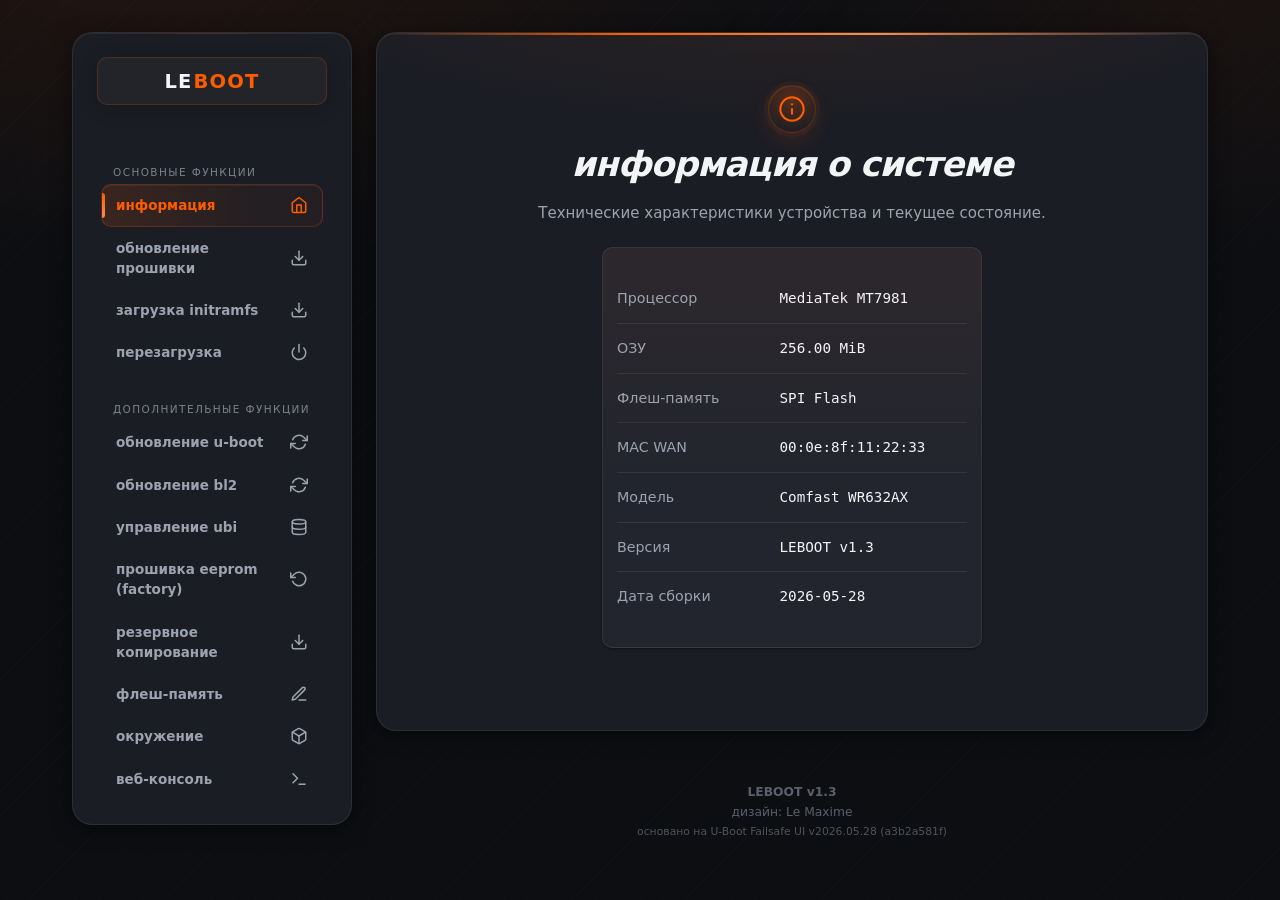
==== commit e8881a9c: "Merge upstream/master and bump LEBOOT version to v1.3" ====
--- a/docs/index.html
+++ b/docs/index.html
@@ -733,7 +733,7 @@
 .nav-link:hover {
     background: rgba(var(--primary-rgb), 0.07);
     border-color: rgba(var(--primary-rgb), 0.16);
-    color: var(--text);
+    color: var(--primary);
     transform: translateX(2px);
 }
 
@@ -745,7 +745,7 @@
     background:
         linear-gradient(90deg, rgba(var(--primary-rgb), 0.14), rgba(var(--primary-rgb), 0.04) 70%);
     border-color: rgba(var(--primary-rgb), 0.22);
-    color: var(--text);
+    color: var(--primary);
     box-shadow: 0 1px 0 var(--inset-highlight) inset;
 }
 
@@ -2715,7 +2715,6 @@
         "nav.basic": "Basic",
         "nav.advanced": "Advanced",
         "nav.firmware": "information",
-        "nav.upgrade": "firmware update",
         "nav.uboot": "update",
         "nav.bl2": "BL2 update",
         "nav.gpt": "GPT update",
@@ -2728,6 +2727,7 @@
         "nav.env": "environment",
         "nav.console": "Console",
         "nav.settings": "mac address",
+        "nav.ubi": "UBI Management",
         "nav.reboot": "reboot",
         "control.language": "🌐Language",
         "control.theme": "🌓Theme",
@@ -2753,13 +2753,10 @@
         "label.choose_mtd": "Choose mtd layout:",
         "index.title": "SYSTEM INFORMATION",
         "index.hint": "System specifications and current running state.",
-        "upgrade.title": "FIRMWARE UPDATE",
-        "upgrade.hint": "You are going to update <strong>firmware</strong> on the device.<br>Please, choose file from your local hard drive and click <strong>Upload</strong> button.",
-        "upgrade.upgrade_hint": "If all information above is correct, click \"Update\".",
-        "upgrade.warn.1": "do not power off the device during update",
-        "upgrade.warn.2": "if everything goes well, you can reboot the device manually",
-        "upgrade.warn.3": "you can upload whatever you want, so be sure that you choose proper firmware image for your device",
-        "upgrade.warn.4": "use only files intended for OpenWrt U-Boot layout / ubootmod",
+        "index.upgrade_hint": "If all information above is correct, click \"Update\".",
+        "index.warn.1": "do not power off the device during update",
+        "index.warn.2": "if everything goes well, you can reboot the device manually",
+        "index.warn.3": "you can upload whatever you want, so be sure that you choose proper firmware image for your device",
         "uboot.title": "U-BOOT UPDATE",
         "uboot.hint": "You are going to update <strong>U-Boot (Bootloader/FIP)</strong> on the device.<br>Please, choose file from your local hard drive and click <strong>Upload</strong> button.",
         "uboot.upgrade_hint": "If all information above is correct, click \"Update\".",
@@ -2936,9 +2933,6 @@
         "env.error.no_file": "Please select an env file",
         "settings.title": "SETTINGS",
         "settings.hint": "Configure failsafe environment variables through a <strong>visual form</strong>.<br>Changes are persisted to U-Boot environment storage.",
-        "settings.section.mac": "MAC Address",
-        "settings.mac.ethaddr": "MAC address (ethaddr):",
-        "settings.mac.help": "Hardware MAC address stored in U-Boot environment. Format: XX:XX:XX:XX:XX:XX",
         "settings.section.appearance": "Appearance",
         "settings.appearance.dark_variant": "Default dark theme",
         "settings.section.glbtn": "Failsafe Buttons",
@@ -2999,7 +2993,91 @@
         "help.title": "About & Help",
         "help.intro": "A modernized U-Boot failsafe Web UI for MediaTek MT798x devices. Built-in DHCP server, Telnet console, customizable themes and bilingual (EN/zh-SC) interface.",
         "help.author": "Author",
-        "help.project": "Project"
+        "help.project": "Project",
+        "ubi.title": "UBI VOLUME MANAGEMENT",
+        "ubi.desc": "Manage UBI volumes on NAND flash. Attach MTD partitions, create/remove/rename volumes.",
+        "ubi.device.title": "UBI Device",
+        "ubi.loading": "Loading...",
+        "ubi.btn.refresh": "Refresh",
+        "ubi.attach.title": "Attach MTD Partition",
+        "ubi.attach.mtd": "MTD Partition:",
+        "ubi.attach.select_mtd": "Select MTD partition...",
+        "ubi.btn.attach": "Attach",
+        "ubi.btn.detach": "Detach",
+        "ubi.volumes.title": "UBI Volumes",
+        "ubi.col.id": "ID",
+        "ubi.col.name": "Name",
+        "ubi.col.size": "Size",
+        "ubi.col.used": "Used",
+        "ubi.col.type": "Type",
+        "ubi.col.status": "Status",
+        "ubi.col.actions": "Actions",
+        "ubi.no_device": "No UBI device attached",
+        "ubi.no_volumes": "No volumes found",
+        "ubi.create.title": "Create Volume",
+        "ubi.create.name": "Volume Name:",
+        "ubi.create.size": "Size (bytes, empty for max):",
+        "ubi.create.type": "Type:",
+        "ubi.type.dynamic": "Dynamic",
+        "ubi.type.static": "Static",
+        "ubi.create.skipcheck": "Skip CRC check",
+        "ubi.btn.create": "Create Volume",
+        "ubi.btn.rename": "Rename",
+        "ubi.btn.remove": "Remove",
+        "ubi.btn.backup": "Backup",
+        "ubi.status.no_device": "No UBI device attached",
+        "ubi.info.mtd": "MTD:",
+        "ubi.info.peb_size": "PEB size:",
+        "ubi.info.leb_size": "LEB size:",
+        "ubi.info.good_peb": "Good PEBs:",
+        "ubi.info.bad_peb": "Bad PEBs:",
+        "ubi.info.avail_peb": "Available PEBs:",
+        "ubi.info.vol_count": "Volumes:",
+        "ubi.info.max_ec": "Max/Mean EC:",
+        "ubi.info.more": "More info",
+        "ubi.info.flash_size": "Flash size:",
+        "ubi.info.ubi_num": "UBI number:",
+        "ubi.info.min_io": "Min I/O size:",
+        "ubi.info.rsvd_pebs": "Reserved PEBs:",
+        "ubi.info.beb_rsvd": "BEB reserved:",
+        "ubi.status.corrupted": "Corrupted",
+        "ubi.status.updating": "Update pending",
+        "ubi.status.ok": "OK",
+        "ubi.error.parse": "Failed to parse response.",
+        "ubi.error.select_mtd": "Please select an MTD partition.",
+        "ubi.status.attaching": "Attaching...",
+        "ubi.status.attached": "MTD partition attached.",
+        "ubi.error.attach_failed": "Failed to attach MTD partition.",
+        "ubi.status.detaching": "Detaching...",
+        "ubi.status.detached": "UBI device detached.",
+        "ubi.error.detach_failed": "Failed to detach UBI device.",
+        "ubi.error.name_required": "Please enter a volume name.",
+        "ubi.status.creating": "Creating volume...",
+        "ubi.status.created": "Volume created.",
+        "ubi.error.create_failed": "Failed to create volume.",
+        "ubi.confirm.remove": "Remove volume '$1'?",
+        "ubi.status.removing": "Removing volume...",
+        "ubi.status.removed": "Volume removed.",
+        "ubi.error.remove_failed": "Failed to remove volume.",
+        "ubi.prompt.new_name": "New volume name:",
+        "ubi.status.renaming": "Renaming volume...",
+        "ubi.status.renamed": "Volume renamed.",
+        "ubi.error.rename_failed": "Failed to rename volume.",
+        "ubi.warn.detach": "Detaching will erase all volume metadata. Volumes will be inaccessible until re-attached.",
+        "ubi.warn.remove": "Removing a volume permanently deletes its data.",
+        "ubi.warn.static": "Static volumes cannot be written to after creation.",
+        "ubi.warn.backup": "Do not power off the device during backup.",
+        "nav.upgrade": "firmware update",
+        "upgrade.title": "FIRMWARE UPDATE",
+        "upgrade.hint": "You are going to update <strong>firmware</strong> on the device.<br>Please, choose file from your local hard drive and click <strong>Upload</strong> button.",
+        "upgrade.upgrade_hint": "If all information above is correct, click \"Update\".",
+        "upgrade.warn.1": "do not power off the device during update",
+        "upgrade.warn.2": "if everything goes well, you can reboot the device manually",
+        "upgrade.warn.3": "you can upload whatever you want, so be sure that you choose proper firmware image for your device",
+        "upgrade.warn.4": "use only files intended for OpenWrt U-Boot layout / ubootmod",
+        "settings.section.mac": "MAC Address",
+        "settings.mac.ethaddr": "MAC address (ethaddr):",
+        "settings.mac.help": "Hardware MAC address of the WAN port, stored in U-Boot environment. Format: XX:XX:XX:XX:XX:XX"
     },
     "zh-cn": {
         "app.name": "LeBOOT",
@@ -3018,6 +3096,7 @@
         "nav.env": "环境变量",
         "nav.console": "网页终端",
         "nav.settings": "MAC 地址",
+        "nav.ubi": "UBI 管理",
         "nav.reboot": "重启设备设备",
         "control.language": "🌐语言",
         "control.theme": "🌓主题",
@@ -3223,9 +3302,6 @@
         "env.error.no_file": "请选择环境文件",
         "settings.title": "设置",
         "settings.hint": "通过<strong>可视化表单</strong>配置 failsafe 相关环境变量。<br>修改会写入 U-Boot 环境存储。",
-        "settings.section.mac": "MAC 地址",
-        "settings.mac.ethaddr": "MAC 地址 (ethaddr)：",
-        "settings.mac.help": "存储在 U-Boot 环境变量中的硬件 MAC 地址。格式：XX:XX:XX:XX:XX:XX",
         "settings.section.appearance": "外观",
         "settings.appearance.dark_variant": "默认暗色主题",
         "settings.section.glbtn": "Failsafe 按键",
@@ -3286,14 +3362,89 @@
         "help.title": "关于与帮助",
         "help.intro": "面向 MediaTek MT798x 设备的现代化 U-Boot 失效保护 Web 界面。内置 DHCP 服务器、Telnet 控制台，支持自定义主题与中英双语切换。",
         "help.author": "作者",
-        "help.project": "项目"
+        "help.project": "项目",
+        "ubi.title": "UBI 卷管理",
+        "ubi.desc": "管理 NAND 闪存上的 UBI 卷。可挂载 MTD 分区、创建/删除/重命名卷。",
+        "ubi.device.title": "UBI 设备",
+        "ubi.loading": "加载中...",
+        "ubi.btn.refresh": "刷新",
+        "ubi.attach.title": "挂载 MTD 分区",
+        "ubi.attach.mtd": "MTD 分区：",
+        "ubi.attach.select_mtd": "请选择 MTD 分区...",
+        "ubi.btn.attach": "挂载",
+        "ubi.btn.detach": "卸载",
+        "ubi.volumes.title": "UBI 卷列表",
+        "ubi.col.id": "ID",
+        "ubi.col.name": "名称",
+        "ubi.col.size": "大小",
+        "ubi.col.used": "已用",
+        "ubi.col.type": "类型",
+        "ubi.col.status": "状态",
+        "ubi.col.actions": "操作",
+        "ubi.no_device": "未挂载 UBI 设备",
+        "ubi.no_volumes": "未找到卷",
+        "ubi.create.title": "创建卷",
+        "ubi.create.name": "卷名称：",
+        "ubi.create.size": "大小（字节，留空为最大）：",
+        "ubi.create.type": "类型：",
+        "ubi.type.dynamic": "动态",
+        "ubi.type.static": "静态",
+        "ubi.create.skipcheck": "跳过 CRC 校验",
+        "ubi.btn.create": "创建卷",
+        "ubi.btn.rename": "重命名",
+        "ubi.btn.remove": "删除",
+        "ubi.btn.backup": "备份",
+        "ubi.status.no_device": "未挂载 UBI 设备",
+        "ubi.info.mtd": "MTD：",
+        "ubi.info.peb_size": "PEB 大小：",
+        "ubi.info.leb_size": "LEB 大小：",
+        "ubi.info.good_peb": "有效 PEB：",
+        "ubi.info.bad_peb": "坏块 PEB：",
+        "ubi.info.avail_peb": "可用 PEB：",
+        "ubi.info.vol_count": "卷数量：",
+        "ubi.info.max_ec": "最大/平均擦写次数：",
+        "ubi.info.more": "更多信息",
+        "ubi.info.flash_size": "Flash 大小：",
+        "ubi.info.ubi_num": "UBI 编号：",
+        "ubi.info.min_io": "最小 I/O 单元：",
+        "ubi.info.rsvd_pebs": "保留 PEB：",
+        "ubi.info.beb_rsvd": "坏块保留：",
+        "ubi.status.corrupted": "已损坏",
+        "ubi.status.updating": "待更新",
+        "ubi.status.ok": "正常",
+        "ubi.error.parse": "响应解析失败。",
+        "ubi.error.select_mtd": "请选择一个 MTD 分区。",
+        "ubi.status.attaching": "挂载中...",
+        "ubi.status.attached": "MTD 分区已挂载。",
+        "ubi.error.attach_failed": "挂载 MTD 分区失败。",
+        "ubi.status.detaching": "卸载中...",
+        "ubi.status.detached": "UBI 设备已卸载。",
+        "ubi.error.detach_failed": "卸载 UBI 设备失败。",
+        "ubi.error.name_required": "请输入卷名称。",
+        "ubi.status.creating": "创建卷中...",
+        "ubi.status.created": "卷已创建。",
+        "ubi.error.create_failed": "创建卷失败。",
+        "ubi.confirm.remove": "确认删除卷 '$1'？",
+        "ubi.status.removing": "删除卷中...",
+        "ubi.status.removed": "卷已删除。",
+        "ubi.error.remove_failed": "删除卷失败。",
+        "ubi.prompt.new_name": "新的卷名称：",
+        "ubi.status.renaming": "重命名卷中...",
+        "ubi.status.renamed": "卷已重命名。",
+        "ubi.error.rename_failed": "重命名卷失败。",
+        "ubi.warn.detach": "卸载将擦除所有卷元数据。卷在重新挂载前将无法访问。",
+        "ubi.warn.remove": "删除卷将永久删除其数据。",
+        "ubi.warn.static": "静态卷创建后无法写入。",
+        "ubi.warn.backup": "备份过程中请勿断电。",
+        "settings.section.mac": "MAC 地址",
+        "settings.mac.ethaddr": "MAC 地址 (ethaddr)：",
+        "settings.mac.help": "存储在 U-Boot 环境变量中的 WAN 端口硬件 MAC 地址。格式：XX:XX:XX:XX:XX:XX"
     },
     ru: {
         "app.name": "LeBOOT",
         "nav.basic": "Основные функции",
         "nav.advanced": "Дополнительные функции",
         "nav.firmware": "информация",
-        "nav.upgrade": "обновление прошивки",
         "nav.uboot": "обновление U-Boot",
         "nav.bl2": "Обновление BL2",
         "nav.gpt": "Обновление GPT",
@@ -3307,6 +3458,7 @@
         "nav.console": "Веб-консоль",
         "nav.settings": "mac-адрес",
         "nav.reboot": "перезагрузка",
+        "nav.ubi": "Управление UBI",
         "control.language": "🌐Язык",
         "control.theme": "🌓Тема",
         "control.accent": "🎨Цветовой акцент",
@@ -3331,13 +3483,10 @@
         "label.choose_mtd": "Выберите разметку MTD:",
         "index.title": "ИНФОРМАЦИЯ О СИСТЕМЕ",
         "index.hint": "Технические характеристики устройства и текущее состояние.",
-        "upgrade.title": "ОБНОВЛЕНИЕ ПРОШИВКИ",
-        "upgrade.hint": "Вы собираетесь обновить <strong>прошивку</strong> устройства.<br>Выберите файл на вашем компьютере и нажмите кнопку <strong>Загрузить</strong>.",
-        "upgrade.upgrade_hint": "Если вся информация верна, нажмите \"Обновить\".",
-        "upgrade.warn.1": "не выключайте устройство во время обновления",
-        "upgrade.warn.2": "если все пройдет успешно, вы сможете перезагрузить устройство вручную",
-        "upgrade.warn.3": "вы можете загрузить любой файл, поэтому убедитесь, что выбрали правильный образ прошивки для вашего устройства",
-        "upgrade.warn.4": "используйте только файлы предназначенные для OpenWrt U-Boot layout / ubootmod",
+        "index.upgrade_hint": "Если вся информация верна, нажмите \"Обновить\".",
+        "index.warn.1": "не выключайте устройство во время обновления",
+        "index.warn.2": "если все пройдет успешно, вы сможете перезагрузить устройство вручную",
+        "index.warn.3": "вы можете загрузить любой файл, поэтому убедитесь, что выбрали правильный образ прошивки для вашего устройства",
         "uboot.title": "ОБНОВЛЕНИЕ U-BOOT",
         "uboot.hint": "Вы собираетесь обновить <strong>U-Boot (Загрузчик/FIP)</strong> устройства.<br>Выберите файл на вашем компьютере и нажмите кнопку <strong>Загрузить</strong>.",
         "uboot.upgrade_hint": "Если вся информация верна, нажмите \"Обновить\".",
@@ -3514,10 +3663,6 @@
         "env.error.no_file": "Пожалуйста, выберите файл окружения",
         "settings.title": "НАСТРОЙКИ",
         "settings.hint": "Настройка переменных аварийного режима через <strong>визуальную форму</strong>.<br>Изменения записываются в постоянную память U-Boot.",
-        "settings.section.mac": "MAC-АДРЕСА",
-        "settings.mac.ethaddr": "MAC-адрес WAN (ethaddr):",
-        "settings.mac.eth1addr": "MAC-адрес LAN (eth1addr):",
-        "settings.mac.help": "Аппаратные MAC-адреса портов роутера, хранящиеся в окружении U-Boot. Формат: XX:XX:XX:XX:XX:XX",
         "settings.section.appearance": "Внешний вид",
         "settings.appearance.dark_variant": "Темная тема по умолчанию",
         "settings.section.glbtn": "Кнопки Failsafe",
@@ -3578,7 +3723,91 @@
         "help.title": "О программе и помощь",
         "help.intro": "Модернизированный аварийный веб-интерфейс U-Boot для устройств MediaTek MT798x. Встроенный сервер DHCP, консоль Telnet, поддержка тем оформления и многоязычный интерфейс.",
         "help.author": "Автор",
-        "help.project": "Проект"
+        "help.project": "Проект",
+        "ubi.title": "УПРАВЛЕНИЕ ТОМАМИ UBI",
+        "ubi.desc": "Управление томами UBI на флеш-памяти NAND. Подключение разделов MTD, создание/удаление/переименование томов.",
+        "ubi.device.title": "Устройство UBI",
+        "ubi.loading": "Загрузка...",
+        "ubi.btn.refresh": "Обновить",
+        "ubi.attach.title": "Подключить раздел",
+        "ubi.attach.partition": "Раздел:",
+        "ubi.attach.select_part": "Выберите раздел...",
+        "ubi.btn.attach": "Подключить",
+        "ubi.btn.detach": "Отключить",
+        "ubi.volumes.title": "Тома UBI",
+        "ubi.col.id": "ID",
+        "ubi.col.name": "Имя",
+        "ubi.col.size": "Размер",
+        "ubi.col.used": "Использовано",
+        "ubi.col.type": "Тип",
+        "ubi.col.status": "Статус",
+        "ubi.col.actions": "Действия",
+        "ubi.no_device": "Устройство UBI не подключено",
+        "ubi.no_volumes": "Тома не найдены",
+        "ubi.create.title": "Создать том",
+        "ubi.create.name": "Имя тома:",
+        "ubi.create.size": "Размер (байт, пусто = макс.):",
+        "ubi.create.type": "Тип:",
+        "ubi.type.dynamic": "Динамический",
+        "ubi.type.static": "Статический",
+        "ubi.create.skipcheck": "Пропустить CRC",
+        "ubi.btn.create": "Создать том",
+        "ubi.btn.rename": "Переименовать",
+        "ubi.btn.remove": "Удалить",
+        "ubi.btn.backup": "Резервная копия",
+        "ubi.status.no_device": "Устройство UBI не подключено",
+        "ubi.info.partition": "Раздел:",
+        "ubi.info.peb_size": "Размер PEB:",
+        "ubi.info.leb_size": "Размер LEB:",
+        "ubi.info.good_peb": "Хорошие PEB:",
+        "ubi.info.bad_peb": "Плохие PEB:",
+        "ubi.info.avail_peb": "Доступные PEB:",
+        "ubi.info.vol_count": "Томов:",
+        "ubi.info.max_ec": "Макс/Ср. EC:",
+        "ubi.info.more": "Подробнее",
+        "ubi.info.flash_size": "Размер флеш:",
+        "ubi.info.ubi_num": "Номер UBI:",
+        "ubi.info.min_io": "Мин. I/O:",
+        "ubi.info.rsvd_pebs": "Зарезерв. PEB:",
+        "ubi.info.beb_rsvd": "BEB зарезерв.:",
+        "ubi.status.corrupted": "Повреждён",
+        "ubi.status.updating": "Ожидает обновления",
+        "ubi.status.ok": "ОК",
+        "ubi.error.parse": "Ошибка разбора ответа.",
+        "ubi.error.select_part": "Пожалуйста, выберите раздел.",
+        "ubi.status.attaching": "Подключение...",
+        "ubi.status.attached": "Раздел подключён.",
+        "ubi.error.attach_failed": "Не удалось подключить раздел.",
+        "ubi.status.detaching": "Отключение...",
+        "ubi.status.detached": "Устройство UBI отключено.",
+        "ubi.error.detach_failed": "Не удалось отключить устройство UBI.",
+        "ubi.error.name_required": "Введите имя тома.",
+        "ubi.status.creating": "Создание тома...",
+        "ubi.status.created": "Том создан.",
+        "ubi.error.create_failed": "Не удалось создать том.",
+        "ubi.confirm.remove": "Удалить том '$1'?",
+        "ubi.status.removing": "Удаление тома...",
+        "ubi.status.removed": "Том удалён.",
+        "ubi.error.remove_failed": "Не удалось удалить том.",
+        "ubi.prompt.new_name": "Новое имя тома:",
+        "ubi.status.renaming": "Переименование тома...",
+        "ubi.status.renamed": "Том переименован.",
+        "ubi.error.rename_failed": "Не удалось переименовать том.",
+        "ubi.warn.detach": "Отключение сотрёт все метаданные томов. Тома будут недоступны до повторного подключения.",
+        "ubi.warn.remove": "Удаление тома безвозвратно удалит его данные.",
+        "ubi.warn.static": "Статические тома нельзя перезаписать после создания.",
+        "ubi.warn.backup": "Не выключайте устройство во время резервного копирования.",
+        "nav.upgrade": "обновление прошивки",
+        "upgrade.title": "ОБНОВЛЕНИЕ ПРОШИВКИ",
+        "upgrade.hint": "Вы собираетесь обновить <strong>прошивку</strong> устройства.<br>Выберите файл на вашем компьютере и нажмите кнопку <strong>Загрузить</strong>.",
+        "upgrade.upgrade_hint": "Если вся информация верна, нажмите \"Обновить\".",
+        "upgrade.warn.1": "не выключайте устройство во время обновления",
+        "upgrade.warn.2": "если все пройдет успешно, вы сможете перезагрузить устройство вручную",
+        "upgrade.warn.3": "вы можете загрузить любой файл, поэтому убедитесь, что выбрали правильный образ прошивки для вашего устройства",
+        "upgrade.warn.4": "используйте только файлы предназначенные для OpenWrt U-Boot layout / ubootmod",
+        "settings.section.mac": "MAC-АДРЕС",
+        "settings.mac.ethaddr": "MAC-адрес WAN (ethaddr):",
+        "settings.mac.help": "Аппаратный MAC-адрес WAN порта роутера, хранящийся в окружении U-Boot. Формат: XX:XX:XX:XX:XX:XX"
     },
     uk: {
         "app.name": "LeBOOT",
@@ -3802,9 +4031,6 @@
         "env.error.no_file": "Будь ласка, виберіть файл оточення",
         "settings.title": "НАЛАШТУВАННЯ",
         "settings.hint": "Налаштування змінних аварійного режиму через <strong>візуальну форму</strong>.<br>Зміни записуються в постійну пам'ять U-Boot.",
-        "settings.section.mac": "MAC-адреса",
-        "settings.mac.ethaddr": "MAC-адреса (ethaddr):",
-        "settings.mac.help": "Апаратна MAC-адреса, що зберігається в оточенні U-Boot. Формат: XX:XX:XX:XX:XX:XX",
         "settings.section.appearance": "Зовнішній вигляд",
         "settings.appearance.dark_variant": "Темна тема за замовчуванням",
         "settings.section.glbtn": "Кнопки Failsafe",
@@ -3865,7 +4091,83 @@
         "help.title": "Про програму та допомога",
         "help.intro": "Модернізований аварійний веб-інтерфейс U-Boot для пристроїв MediaTek MT798x. Вбудований DHCP-сервер, консоль Telnet, підтримка тем оформлення та багатомовний інтерфейс.",
         "help.author": "Автор",
-        "help.project": "Проєкт"
+        "help.project": "Проєкт",
+        "ubi.title": "КЕРУВАННЯ ТОМАМИ UBI",
+        "ubi.desc": "Керування томами UBI на флеш-пам'яті NAND. Підключення розділів MTD, створення/вилучення/перейменування томів.",
+        "ubi.device.title": "Пристрій UBI",
+        "ubi.loading": "Завантаження...",
+        "ubi.btn.refresh": "Оновити",
+        "ubi.attach.title": "Підключити розділ",
+        "ubi.attach.partition": "Розділ:",
+        "ubi.attach.select_part": "Виберіть розділ...",
+        "ubi.btn.attach": "Підключити",
+        "ubi.btn.detach": "Відключити",
+        "ubi.volumes.title": "Томи UBI",
+        "ubi.col.id": "ID",
+        "ubi.col.name": "Ім'я",
+        "ubi.col.size": "Розмір",
+        "ubi.col.used": "Використано",
+        "ubi.col.type": "Тип",
+        "ubi.col.status": "Статус",
+        "ubi.col.actions": "Дії",
+        "ubi.no_device": "Пристрій UBI не підключено",
+        "ubi.no_volumes": "Томи не знайдені",
+        "ubi.create.title": "Створити том",
+        "ubi.create.name": "Ім'я тома:",
+        "ubi.create.size": "Розмір (байт, порожньо = макс.):",
+        "ubi.create.type": "Тип:",
+        "ubi.type.dynamic": "Динамічний",
+        "ubi.type.static": "Статичний",
+        "ubi.create.skipcheck": "Пропустити CRC",
+        "ubi.btn.create": "Створити том",
+        "ubi.btn.rename": "Перейменувати",
+        "ubi.btn.remove": "Вилучити",
+        "ubi.btn.backup": "Резервна копія",
+        "ubi.status.no_device": "Пристрій UBI не підключено",
+        "ubi.info.partition": "Розділ:",
+        "ubi.info.peb_size": "Розмір PEB:",
+        "ubi.info.leb_size": "Розмір LEB:",
+        "ubi.info.good_peb": "Хороші PEB:",
+        "ubi.info.bad_peb": "Плохі PEB:",
+        "ubi.info.avail_peb": "Доступні PEB:",
+        "ubi.info.vol_count": "Томів:",
+        "ubi.info.max_ec": "Макс/Сер. EC:",
+        "ubi.info.more": "Детальніше",
+        "ubi.info.flash_size": "Розмір флеш:",
+        "ubi.info.ubi_num": "Номер UBI:",
+        "ubi.info.min_io": "Мін. I/O:",
+        "ubi.info.rsvd_pebs": "Зарезерв. PEB:",
+        "ubi.info.beb_rsvd": "BEB зарезерв.:",
+        "ubi.status.corrupted": "Пошкоджено",
+        "ubi.status.updating": "Очікує оновлення",
+        "ubi.status.ok": "ОК",
+        "ubi.error.parse": "Помилка розбору відповіді.",
+        "ubi.error.select_part": "Будь ласка, виберіть розділ.",
+        "ubi.status.attaching": "Підключення...",
+        "ubi.status.attached": "Розділ підключено.",
+        "ubi.error.attach_failed": "Не вдалося підключити розділ.",
+        "ubi.status.detaching": "Відключення...",
+        "ubi.status.detached": "Пристрій UBI відключено.",
+        "ubi.error.detach_failed": "Не вдалося відключити пристрій UBI.",
+        "ubi.error.name_required": "Введіть ім'я тома.",
+        "ubi.status.creating": "Створення тома...",
+        "ubi.status.created": "Том створено.",
+        "ubi.error.create_failed": "Не вдалося створити том.",
+        "ubi.confirm.remove": "Вилучити том '$1'?",
+        "ubi.status.removing": "Вилучення тома...",
+        "ubi.status.removed": "Том вилучено.",
+        "ubi.error.remove_failed": "Не вдалося вилучити том.",
+        "ubi.prompt.new_name": "Нове ім'я тома:",
+        "ubi.status.renaming": "Перейменування тома...",
+        "ubi.status.renamed": "Том перейменовано.",
+        "ubi.error.rename_failed": "Не вдалося перейменувати том.",
+        "ubi.warn.detach": "Відключення зітре всі метадані томів. Томи будуть недоступні до повторного підключення.",
+        "ubi.warn.remove": "Вилучення тома безповоротно вилучить його дані.",
+        "ubi.warn.static": "Статичні томи не можна перезаписати після створення.",
+        "ubi.warn.backup": "Не вимикайте пристрій під час резервного копіювання.",
+        "settings.section.mac": "MAC-адреса",
+        "settings.mac.ethaddr": "MAC-адреса WAN (ethaddr):",
+        "settings.mac.help": "Апаратна MAC-адреса WAN-порту роутера, що зберігається в оточенні U-Boot. Формат: XX:XX:XX:XX:XX:XX"
     }
 };
 
@@ -3938,7 +4240,7 @@
                     <div id="sim-view-settings" style="display: none;">
                         <div class="settings-page">
                             <section class="settings-section">
-                                <div class="form-row" style="display: grid; grid-template-columns: 1fr 1fr; gap: 16px;">
+                                <div class="form-row">
                                     <div class="field">
                                         <label for="set_ethaddr" data-i18n="settings.mac.ethaddr">MAC address (ethaddr):</label>
                                         <input id="set_ethaddr" class="field-control" type="text"
@@ -3947,14 +4249,6 @@
                                             placeholder="00:0E:8F:XX:XX:XX"
                                             pattern="^([0-9A-Fa-f]{2}:){5}[0-9A-Fa-f]{2}$">
                                     </div>
-                                    <div class="field">
-                                        <label for="set_eth1addr" data-i18n="settings.mac.eth1addr">MAC address (eth1addr):</label>
-                                        <input id="set_eth1addr" class="field-control" type="text"
-                                            data-env="eth1addr"
-                                            autocomplete="off" autocapitalize="off" autocorrect="off" spellcheck="false"
-                                            placeholder="00:0E:8F:XX:XX:XX"
-                                            pattern="^([0-9A-Fa-f]{2}:){5}[0-9A-Fa-f]{2}$">
-                                    </div>
                                 </div>
                             </section>
 
@@ -3963,6 +4257,98 @@
                                 <button type="button" class="button" onclick="settingsRefresh()" data-i18n="settings.action.refresh">Обновить</button>
                             </div>
                             <p id="settings_status" class="console-status settings-status" style="margin-top: 14px; font-size: 0.9rem; font-family: var(--font-mono);"></p>
+                        </div>
+                    </div>
+
+                    <!-- ── PAGE 11: ubi (UBI Volume Management) ────────────────── -->
+                    <div id="sim-view-ubi" style="display: none;">
+                        <div class="settings-page">
+                            <section class="settings-section">
+                                <h2 class="settings-heading" data-i18n="ubi.device.title">UBI Device</h2>
+                                <div id="ubi_device_info" class="sysinfo">
+                                    <span data-i18n="ubi.loading">Loading...</span>
+                                </div>
+                                <div class="form-actions">
+                                    <button type="button" id="btn_refresh" class="button" data-i18n="ubi.btn.refresh">Refresh</button>
+                                </div>
+                            </section>
+
+                            <section class="settings-section">
+                                <h2 class="settings-heading" data-i18n="ubi.attach.title">Attach MTD Partition</h2>
+                                <div class="form-row">
+                                    <div class="field">
+                                        <label for="mtd_select" data-i18n="ubi.attach.mtd">MTD Partition:</label>
+                                        <select id="mtd_select" class="field-control">
+                                            <option value="" data-i18n="ubi.attach.select_mtd">Select MTD partition...</option>
+                                        </select>
+                                    </div>
+                                </div>
+                                <div class="form-actions">
+                                    <button type="button" id="btn_attach" class="button" data-i18n="ubi.btn.attach">Attach</button>
+                                    <button type="button" id="btn_detach" class="button button-danger" data-i18n="ubi.btn.detach">Detach</button>
+                                </div>
+                            </section>
+
+                            <section class="settings-section">
+                                <h2 class="settings-heading" data-i18n="ubi.volumes.title">UBI Volumes</h2>
+                                <div id="ubi_volume_list" class="table-wrap">
+                                    <table class="data-table">
+                                        <thead>
+                                            <tr>
+                                                <th data-i18n="ubi.col.id">ID</th>
+                                                <th data-i18n="ubi.col.name">Name</th>
+                                                <th data-i18n="ubi.col.size">Size</th>
+                                                <th data-i18n="ubi.col.used">Used</th>
+                                                <th data-i18n="ubi.col.type">Type</th>
+                                                <th data-i18n="ubi.col.status">Status</th>
+                                                <th data-i18n="ubi.col.actions">Actions</th>
+                                            </tr>
+                                        </thead>
+                                        <tbody id="ubi_volume_tbody">
+                                            <tr>
+                                                <td colspan="7" class="table-empty" data-i18n="ubi.no_device">No UBI device attached</td>
+                                            </tr>
+                                        </tbody>
+                                    </table>
+                                </div>
+                            </section>
+                            
+                            <p id="ubi_status" class="settings-status"></p>
+                            <div class="bar" id="ubi_backup_bar" style="display: none; --percent: 0;"></div>
+                            <div id="ubi_backup_status" style="display: none;"></div>
+
+                            <section class="settings-section">
+                                <h2 class="settings-heading" data-i18n="ubi.create.title">Create Volume</h2>
+                                <div class="form-row">
+                                    <div class="field">
+                                        <label for="vol_name" data-i18n="ubi.create.name">Volume Name:</label>
+                                        <input id="vol_name" class="field-control" type="text" placeholder="e.g. rootfs" maxlength="127">
+                                    </div>
+                                </div>
+                                <div class="form-row form-row-2">
+                                    <div class="field">
+                                        <label for="vol_size" data-i18n="ubi.create.size">Size (bytes, empty for max):</label>
+                                        <input id="vol_size" class="field-control" type="text" placeholder="e.g. 0x1000000 or 16777216">
+                                    </div>
+                                    <div class="field">
+                                        <label for="vol_type" data-i18n="ubi.create.type">Type:</label>
+                                        <select id="vol_type" class="field-control">
+                                            <option value="dynamic" data-i18n="ubi.type.dynamic">Dynamic</option>
+                                            <option value="static" data-i18n="ubi.type.static">Static</option>
+                                        </select>
+                                    </div>
+                                </div>
+                                <div class="form-row">
+                                    <div class="checkbox-row">
+                                        <input type="checkbox" id="vol_skipcheck">
+                                        <span class="checkbox-hint" data-i18n="ubi.create.skipcheck">Skip CRC check</span>
+                                    </div>
+                                    <span class="checkbox-spacer"></span>
+                                </div>
+                                <div class="form-actions">
+                                    <button type="button" id="btn_create" class="button" data-i18n="ubi.btn.create">Create Volume</button>
+                                </div>
+                            </section>
                         </div>
                     </div>
                     
@@ -4136,13 +4522,18 @@
 
 // Single global state container (defined eagerly so early helpers can read it).
 var APP_STATE = {
-    lang: "ru",
+    lang: "en",
     theme: "auto",
     page: "",
 };
 
 function normalizeLang(input) {
-    return "ru";
+    if (!input) return "en";
+    const code = String(input).toLowerCase().split(/[-_]/)[0];
+    if (code === "ru") return "ru";
+    if (code === "uk") return "uk";
+    if (code === "zh") return "zh";
+    return "en";
 }
 
 function detectLang() {
@@ -4589,7 +4980,7 @@
     versionNode.style.fontSize = "0.82rem";
 
     versionNode.innerHTML = `
-        <strong>LEBOOT v1.2</strong><br>
+        <strong>LEBOOT v1.3</strong><br>
         дизайн: Le Maxime<br>
         <span style="font-size: 0.72rem; opacity: 0.85;">основано на ${baseVersion}</span>
     `;
@@ -4651,7 +5042,8 @@
         image: `<svg viewBox="0 0 24 24" fill="none" stroke="currentColor" stroke-width="2" stroke-linecap="round" stroke-linejoin="round"><rect x="3" y="3" width="18" height="18" rx="2" ry="2"></rect><circle cx="8.5" cy="8.5" r="1.5"></circle><polyline points="21 15 16 10 5 21"></polyline></svg>`,
         download: `<svg viewBox="0 0 24 24" fill="none" stroke="currentColor" stroke-width="2" stroke-linecap="round" stroke-linejoin="round"><path d="M21 15v4a2 2 0 0 1-2 2H5a2 2 0 0 1-2-2v-4"></path><polyline points="7 10 12 15 17 10"></polyline><line x1="12" y1="15" x2="12" y2="3"></line></svg>`,
         edit: `<svg viewBox="0 0 24 24" fill="none" stroke="currentColor" stroke-width="2" stroke-linecap="round" stroke-linejoin="round"><path d="M12 20h9"></path><path d="M16.5 3.5a2.121 2.121 0 0 1 3 3L7 19l-4 1 1-4L16.5 3.5z"></path></svg>`,
-        terminal: `<svg viewBox="0 0 24 24" fill="none" stroke="currentColor" stroke-width="2" stroke-linecap="round" stroke-linejoin="round"><polyline points="4 17 10 11 4 5"></polyline><line x1="12" y1="19" x2="20" y2="19"></line></svg>`
+        terminal: `<svg viewBox="0 0 24 24" fill="none" stroke="currentColor" stroke-width="2" stroke-linecap="round" stroke-linejoin="round"><polyline points="4 17 10 11 4 5"></polyline><line x1="12" y1="19" x2="20" y2="19"></line></svg>`,
+        database: `<svg viewBox="0 0 24 24" fill="none" stroke="currentColor" stroke-width="2" stroke-linecap="round" stroke-linejoin="round"><ellipse cx="12" cy="5" rx="9" ry="3"></ellipse><path d="M3 5v14c0 1.66 4 3 9 3s9-1.34 9-3V5"></path><path d="M3 12c0 1.66 4 3 9 3s9-1.34 9-3"></path></svg>`
     };
 
     // Navigation Container
@@ -4697,6 +5089,10 @@
     simgLink.style.display = "none";
     advancedSection.appendChild(simgLink);
 
+    const ubiLink = createNavLink("/ubi.html", "nav.ubi", "ubi", svgs.database);
+    ubiLink.style.display = "none";
+    advancedSection.appendChild(ubiLink);
+
     advancedSection.appendChild(createNavLink("/factory.html", "nav.factory", "factory", svgs.rotate));
     advancedSection.appendChild(createNavLink("/backup.html", "nav.backup", "backup", svgs.download));
     advancedSection.appendChild(createNavLink("/flash.html", "nav.flash", "flash", svgs.edit));
@@ -4710,6 +5106,7 @@
     applyI18n(sidebar);
     updateGptNavVisibility();
     updateSimgNavVisibility();
+    updateUbiNavVisibility();
     updateSettingsNavVisibility();
     attachSidebarScrollPersistence(navContainer);
 }
@@ -5019,6 +5416,25 @@
         .catch(() => {});
 }
 
+function updateUbiNavVisibility() {
+    // Hide UBI entry unless the page is actually served.
+    const ubiNavLink = document.querySelector("#sidebar [data-nav-id='ubi']");
+    if (!ubiNavLink) return;
+    ubiNavLink.style.display = "none";
+
+    // Avoid repeated probes.
+    if (APP_STATE._ubi_probe_done) return;
+    APP_STATE._ubi_probe_done = true;
+
+    fetch("/ubi.html?_probe=1", { method: "GET", cache: "no-store" })
+        .then((response) => {
+            if (response?.ok) {
+                ubiNavLink.style.display = "";
+            }
+        })
+        .catch(() => {});
+}
+
 function renderSysInfo() {
     const sysinfoContainer = document.getElementById("sysinfo");
     if (!sysinfoContainer) return;
@@ -5070,7 +5486,7 @@
         flashInfo = "SPI NAND/NOR";
     }
 
-    const macAddress = sysinfoData.mac || t("sysinfo.unknown");
+    const macWan  = sysinfoData.mac_wan || sysinfoData.mac || t("sysinfo.unknown");
     const boardModel = boardInfo.model || t("sysinfo.unknown");
     const versionStr = sysinfoData.version || t("sysinfo.unknown");
     const buildDate = sysinfoData.build_date || t("sysinfo.unknown");
@@ -5083,7 +5499,7 @@
         { key: "Процессор", val: cpuModel },
         { key: "ОЗУ", val: ramSize },
         { key: "Флеш-память", val: flashInfo },
-        { key: "MAC-адрес", val: macAddress },
+        { key: "MAC WAN", val: macWan },
         { key: "Модель", val: boardModel },
         { key: "Версия", val: versionStr },
         { key: "Дата сборки", val: buildDate }
@@ -5717,6 +6133,459 @@
     window.settingsInit = init;
     window.settingsRefresh = refresh;
     window.settingsSave = save;
+})();
+
+    </script>
+    <script>
+        /* SPDX-License-Identifier: GPL-2.0 */
+/*
+ * Copyright (C) 2026 Yuzhii0718
+ *
+ * All rights reserved.
+ *
+ * This file is part of the project bl-mt798x-dhcpd
+ * You may not use, copy, modify or distribute this file except in compliance with the license agreement.
+ *
+ * UBI Volume Management Frontend Logic
+ */
+
+(function () {
+    "use strict";
+
+    var ubiData = null;
+    var mtdList = [];
+
+    function setStatus(msg, isError) {
+        var el = document.getElementById("ubi_status");
+        if (!el) return;
+        el.textContent = msg || "";
+        el.className = "settings-status" + (isError ? " red" : "");
+    }
+
+    function bytesToHuman(bytes) {
+        if (bytes == null || bytes === 0) return "0 B";
+        var units = ["B", "KiB", "MiB", "GiB"];
+        var i = 0;
+        var size = Number(bytes);
+        while (size >= 1024 && i < units.length - 1) {
+            size /= 1024;
+            i++;
+        }
+        return size.toFixed(i === 0 ? 0 : 2) + " " + units[i];
+    }
+
+    function renderDeviceInfo(data) {
+        var el = document.getElementById("ubi_device_info");
+        if (!el) return;
+
+        if (!data || data.attached === false) {
+            el.innerHTML = '<div class="sysinfo-line">' + t("ubi.status.no_device") + '</div>';
+            return;
+        }
+
+        var html = '';
+        html += '<div class="sysinfo-line">' + t("ubi.info.mtd") + ' ' + (data.mtd_name || "-") + '</div>';
+        html += '<div class="sysinfo-line">' + t("ubi.info.peb_size") + ' ' + bytesToHuman(data.peb_size) + '</div>';
+        html += '<div class="sysinfo-line">' + t("ubi.info.leb_size") + ' ' + bytesToHuman(data.leb_size) + '</div>';
+        html += '<div class="sysinfo-line">' + t("ubi.info.good_peb") + ' ' + data.good_peb_count + '</div>';
+        html += '<div class="sysinfo-line">' + t("ubi.info.bad_peb") + ' ' + data.bad_peb_count + '</div>';
+        html += '<div class="sysinfo-line">' + t("ubi.info.avail_peb") + ' ' + data.avail_pebs + '</div>';
+        html += '<div class="sysinfo-line">' + t("ubi.info.vol_count") + ' ' + data.vol_count + ' / ' + data.max_vol_count + '</div>';
+        html += '<div class="sysinfo-line">' + t("ubi.info.max_ec") + ' ' + data.max_ec + ' / ' + data.mean_ec + '</div>';
+        // Expandable details
+        html += '<details class="sysinfo-details">';
+        html += '<summary>' + t("ubi.info.more", "More info") + '</summary>';
+        html += '<div class="sysinfo-extra">';
+        html += '<div class="sysinfo-line">' + t("ubi.info.flash_size", "Flash size:") + ' ' + bytesToHuman(data.flash_size) + '</div>';
+        html += '<div class="sysinfo-line">' + t("ubi.info.ubi_num", "UBI number:") + ' ' + (data.ubi_num != null ? data.ubi_num : "-") + '</div>';
+        html += '<div class="sysinfo-line">' + t("ubi.info.min_io", "Min I/O size:") + ' ' + bytesToHuman(data.min_io_size) + '</div>';
+        html += '<div class="sysinfo-line">' + t("ubi.info.rsvd_pebs", "Reserved PEBs:") + ' ' + (data.rsvd_pebs != null ? data.rsvd_pebs : "-") + '</div>';
+        html += '<div class="sysinfo-line">' + t("ubi.info.beb_rsvd", "BEB reserved:") + ' ' + (data.beb_rsvd_pebs != null ? data.beb_rsvd_pebs : "-") + '</div>';
+        html += '</div></details>';
+        el.innerHTML = html;
+    }
+
+    function renderVolumeList(volumes) {
+        var tbody = document.getElementById("ubi_volume_tbody");
+        if (!tbody) return;
+
+        if (!volumes || volumes.length === 0) {
+            tbody.innerHTML = '<tr><td colspan="7" class="table-empty" data-i18n="ubi.no_volumes">' + t("ubi.no_volumes") + '</td></tr>';
+            return;
+        }
+
+        var html = '';
+        for (var i = 0; i < volumes.length; i++) {
+            var vol = volumes[i];
+            var statusClass = vol.corrupted ? "red" : "";
+            var statusText = vol.corrupted ? t("ubi.status.corrupted") :
+                            (vol.upd_marker ? t("ubi.status.updating") : t("ubi.status.ok"));
+
+            html += '<tr>';
+            html += '<td class="col-num">' + vol.id + '</td>';
+            html += '<td class="col-name">' + escapeHtml(vol.name) + '</td>';
+            html += '<td class="col-size">' + bytesToHuman(vol.size) + '</td>';
+            html += '<td class="col-size">' + bytesToHuman(vol.used_bytes) + '</td>';
+            html += '<td>' + t("ubi.type." + vol.type) + '</td>';
+            html += '<td class="' + statusClass + '">' + statusText + '</td>';
+            html += '<td>';
+            html += '<button class="button button-sm" onclick="ubiBackupVol(\'' + escapeHtml(vol.name) + '\')">' + t("ubi.btn.backup") + '</button> ';
+            html += '<button class="button button-sm" onclick="ubiRenameVol(\'' + escapeHtml(vol.name) + '\')">' + t("ubi.btn.rename") + '</button> ';
+            html += '<button class="button button-danger button-sm" onclick="ubiRemoveVol(\'' + escapeHtml(vol.name) + '\')">' + t("ubi.btn.remove") + '</button>';
+            html += '</td>';
+            html += '</tr>';
+        }
+        tbody.innerHTML = html;
+    }
+
+    function escapeHtml(str) {
+        if (!str) return "";
+        return str.replace(/&/g, "&amp;").replace(/</g, "&lt;").replace(/>/g, "&gt;").replace(/"/g, "&quot;").replace(/'/g, "&#039;");
+    }
+
+    function fetchUbiInfo() {
+        var infoEl = document.getElementById("ubi_device_info");
+        if (infoEl) infoEl.innerHTML = '<div class="sysinfo-line">' + t("ubi.loading") + '</div>';
+        ajax({
+            url: "/ubi/info",
+            done: function (resp) {
+                try {
+                    ubiData = JSON.parse(resp);
+                } catch (e) {
+                    setStatus(t("ubi.error.parse"), true);
+                    return;
+                }
+                renderDeviceInfo(ubiData);
+                if (ubiData && ubiData.attached) {
+                    fetchVolumeList();
+                } else {
+                    renderVolumeList([]);
+                    setStatus("");
+                }
+            }
+        });
+    }
+
+    function fetchVolumeList() {
+        ajax({
+            url: "/ubi/volumes",
+            done: function (resp) {
+                try {
+                    var data = JSON.parse(resp);
+                    renderVolumeList(data.volumes || []);
+                    setStatus("");
+                } catch (e) {
+                    setStatus(t("ubi.error.parse"), true);
+                }
+            }
+        });
+    }
+
+    function fetchMtdList() {
+        ajax({
+            url: "/ubi/mtd_list",
+            done: function (resp) {
+                try {
+                    var data = JSON.parse(resp);
+                    mtdList = data.partitions || [];
+                } catch (e) {
+                    mtdList = [];
+                }
+                renderMtdSelect();
+            }
+        });
+    }
+
+    function renderMtdSelect() {
+        var select = document.getElementById("mtd_select");
+        if (!select) return;
+
+        select.innerHTML = '<option value="" data-i18n="ubi.attach.select_mtd">' + t("ubi.attach.select_mtd") + '</option>';
+        var ubiIndex = -1;
+        for (var i = 0; i < mtdList.length; i++) {
+            var mtd = mtdList[i];
+            var opt = document.createElement("option");
+            opt.value = mtd.name;
+            opt.textContent = mtd.name + " (" + bytesToHuman(mtd.size) + ")";
+            select.appendChild(opt);
+            if (mtd.name === "ubi") ubiIndex = i;
+        }
+        // Auto-select "ubi" partition if it exists
+        if (ubiIndex >= 0) {
+            select.selectedIndex = ubiIndex + 1; // +1 for the placeholder option
+        }
+    }
+
+    function attachMtd() {
+        var select = document.getElementById("mtd_select");
+        var mtdName = select ? select.value : "";
+        if (!mtdName) {
+            setStatus(t("ubi.error.select_mtd"), true);
+            return;
+        }
+
+        setStatus(t("ubi.status.attaching"));
+        var formData = new FormData();
+        formData.append("mtd_name", mtdName);
+
+        ajax({
+            url: "/ubi/attach",
+            data: formData,
+            done: function (resp) {
+                try {
+                    var data = JSON.parse(resp);
+                    if (data.ok) {
+                        setStatus(t("ubi.status.attached"));
+                        fetchUbiInfo();
+                    } else {
+                        setStatus(data.error || t("ubi.error.attach_failed"), true);
+                    }
+                } catch (e) {
+                    setStatus(t("ubi.error.parse"), true);
+                }
+            }
+        });
+    }
+
+    function detachUbi() {
+        setStatus(t("ubi.status.detaching"));
+        var formData = new FormData();
+
+        ajax({
+            url: "/ubi/detach",
+            data: formData,
+            done: function (resp) {
+                try {
+                    var data = JSON.parse(resp);
+                    if (data.ok) {
+                        setStatus(t("ubi.status.detached"));
+                        ubiData = null;
+                        renderDeviceInfo(null);
+                        renderVolumeList([]);
+                    } else {
+                        setStatus(data.error || t("ubi.error.detach_failed"), true);
+                    }
+                } catch (e) {
+                    setStatus(t("ubi.error.parse"), true);
+                }
+            }
+        });
+    }
+
+    function createVolume() {
+        var nameInput = document.getElementById("vol_name");
+        var sizeInput = document.getElementById("vol_size");
+        var typeSelect = document.getElementById("vol_type");
+        var skipcheckInput = document.getElementById("vol_skipcheck");
+
+        var name = nameInput ? nameInput.value.trim() : "";
+        if (!name) {
+            setStatus(t("ubi.error.name_required"), true);
+            return;
+        }
+
+        setStatus(t("ubi.status.creating"));
+        var formData = new FormData();
+        formData.append("name", name);
+        if (sizeInput && sizeInput.value.trim()) {
+            formData.append("size", sizeInput.value.trim());
+        }
+        formData.append("type", typeSelect ? typeSelect.value : "dynamic");
+        formData.append("skipcheck", skipcheckInput && skipcheckInput.checked ? "1" : "0");
+
+        ajax({
+            url: "/ubi/create",
+            data: formData,
+            done: function (resp) {
+                try {
+                    var data = JSON.parse(resp);
+                    if (data.ok) {
+                        setStatus(t("ubi.status.created"));
+                        if (nameInput) nameInput.value = "";
+                        if (sizeInput) sizeInput.value = "";
+                        fetchVolumeList();
+                        fetchUbiInfo();
+                    } else {
+                        setStatus(data.error || t("ubi.error.create_failed"), true);
+                    }
+                } catch (e) {
+                    setStatus(t("ubi.error.parse"), true);
+                }
+            }
+        });
+    }
+
+    function removeVolume(name) {
+        if (!confirm(t("ubi.confirm.remove", "Remove volume \'$1\'?").replace("$1", name))) {
+            return;
+        }
+
+        setStatus(t("ubi.status.removing"));
+        var formData = new FormData();
+        formData.append("name", name);
+
+        ajax({
+            url: "/ubi/remove",
+            data: formData,
+            done: function (resp) {
+                try {
+                    var data = JSON.parse(resp);
+                    if (data.ok) {
+                        setStatus(t("ubi.status.removed"));
+                        fetchVolumeList();
+                        fetchUbiInfo();
+                    } else {
+                        setStatus(data.error || t("ubi.error.remove_failed"), true);
+                    }
+                } catch (e) {
+                    setStatus(t("ubi.error.parse"), true);
+                }
+            }
+        });
+    }
+
+    function renameVolume(oldName) {
+        var newName = prompt(t("ubi.prompt.new_name", "New volume name:"), oldName);
+        if (!newName || newName === oldName) {
+            return;
+        }
+
+        setStatus(t("ubi.status.renaming"));
+        var formData = new FormData();
+        formData.append("old_name", oldName);
+        formData.append("new_name", newName);
+
+        ajax({
+            url: "/ubi/rename",
+            data: formData,
+            done: function (resp) {
+                try {
+                    var data = JSON.parse(resp);
+                    if (data.ok) {
+                        setStatus(t("ubi.status.renamed"));
+                        fetchVolumeList();
+                    } else {
+                        setStatus(data.error || t("ubi.error.rename_failed"), true);
+                    }
+                } catch (e) {
+                    setStatus(t("ubi.error.parse"), true);
+                }
+            }
+        });
+    }
+
+    function setBackupStatus(msg) {
+        var el = document.getElementById("ubi_backup_status");
+        if (!el) return;
+        el.style.display = msg ? "block" : "none";
+        el.textContent = msg || "";
+    }
+
+    function setBackupProgress(percent) {
+        var el = document.getElementById("ubi_backup_bar");
+        if (!el) return;
+        var p = Math.max(0, Math.min(100, parseInt(percent || 0)));
+        el.style.display = "block";
+        el.style.setProperty("--percent", p);
+    }
+
+    async function backupVolume(name) {
+        setBackupProgress(0);
+        setBackupStatus(t("backup.status.starting"));
+        try {
+            var formData = new FormData();
+            formData.append("name", name);
+            var response = await fetch("/ubi/backup", { method: "POST", body: formData });
+            if (!response.ok) {
+                setBackupStatus(t("backup.error.http") + " " + response.status);
+                return;
+            }
+            var contentLength = response.headers.get("Content-Length");
+            var expectedLength = contentLength ? parseInt(contentLength, 10) : 0;
+            var downloadName = parseFilenameFromDisposition(response.headers.get("Content-Disposition"));
+            downloadName || (downloadName = "ubi_" + name + ".bin");
+            await ensureSysInfoLoaded();
+            downloadName = makeBackupDownloadName(downloadName);
+            var downloadedBytes = 0;
+
+            if (window.showSaveFilePicker) {
+                var saveHandle = await window.showSaveFilePicker({
+                    suggestedName: downloadName,
+                    types: [{ description: "Binary", accept: { "application/octet-stream": [".bin"] } }]
+                });
+                var writableStream = await saveHandle.createWritable();
+                var reader = response.body.getReader();
+                while (true) {
+                    var chunk = await reader.read();
+                    if (chunk.done) break;
+                    await writableStream.write(chunk.value);
+                    downloadedBytes += chunk.value.length;
+                    expectedLength ? setBackupProgress(downloadedBytes / expectedLength * 100) : setBackupProgress(0);
+                    setBackupStatus(t("backup.status.downloading") + " " + bytesToHuman(downloadedBytes) + (expectedLength ? " / " + bytesToHuman(expectedLength) : ""));
+                }
+                await writableStream.close();
+            } else {
+                var bufferedChunks = [];
+                var reader = response.body.getReader();
+                while (true) {
+                    var chunk = await reader.read();
+                    if (chunk.done) break;
+                    bufferedChunks.push(chunk.value);
+                    downloadedBytes += chunk.value.length;
+                    expectedLength ? setBackupProgress(downloadedBytes / expectedLength * 100) : setBackupProgress(0);
+                    setBackupStatus(t("backup.status.downloading") + " " + bytesToHuman(downloadedBytes) + (expectedLength ? " / " + bytesToHuman(expectedLength) : ""));
+                }
+                setBackupProgress(100);
+                setBackupStatus(t("backup.status.preparing"));
+                var backupBlob = new Blob(bufferedChunks, { type: "application/octet-stream" });
+                var a = document.createElement("a");
+                a.href = URL.createObjectURL(backupBlob);
+                a.download = downloadName;
+                document.body.appendChild(a);
+                a.click();
+                document.body.removeChild(a);
+            }
+            setBackupProgress(100);
+            setBackupStatus(t("backup.status.done") + " " + downloadName);
+        } catch (error) {
+            setBackupStatus(t("backup.error.exception") + " " + (error && error.message ? error.message : String(error)));
+        }
+    }
+
+    // Global functions for onclick handlers
+    window.ubiRemoveVol = removeVolume;
+    window.ubiRenameVol = renameVolume;
+    window.ubiBackupVol = backupVolume;
+
+    // Initialize
+    window.ubiInit = function () {
+        fetchUbiInfo();
+        fetchMtdList();
+
+        // Button handlers
+        var btnRefresh = document.getElementById("btn_refresh");
+        if (btnRefresh) {
+            btnRefresh.addEventListener("click", function () {
+                fetchUbiInfo();
+                fetchMtdList();
+            });
+        }
+
+        var btnAttach = document.getElementById("btn_attach");
+        if (btnAttach) {
+            btnAttach.addEventListener("click", attachMtd);
+        }
+
+        var btnDetach = document.getElementById("btn_detach");
+        if (btnDetach) {
+            btnDetach.addEventListener("click", detachUbi);
+        }
+
+        var btnCreate = document.getElementById("btn_create");
+        if (btnCreate) {
+            btnCreate.addEventListener("click", createVolume);
+        }
+    };
 })();
 
     </script>
@@ -5771,7 +6640,29 @@
                 delete simVirtualMemory[storageKey];
             }
         }
-        
+
+        // UBI Mock State
+        let ubiVolumes = [];
+        try {
+            const storedVols = localStorage.getItem("sim_ubi_volumes");
+            if (storedVols) {
+                ubiVolumes = JSON.parse(storedVols);
+            } else {
+                ubiVolumes = [
+                    { id: 0, name: "kernel", size: 8388608, used_bytes: 6291456, type: "dynamic", corrupted: false, upd_marker: false },
+                    { id: 1, name: "rootfs", size: 33554432, used_bytes: 28311552, type: "dynamic", corrupted: false, upd_marker: false },
+                    { id: 2, name: "data", size: 50331648, used_bytes: 1048576, type: "dynamic", corrupted: false, upd_marker: false }
+                ];
+                localStorage.setItem("sim_ubi_volumes", JSON.stringify(ubiVolumes));
+            }
+        } catch (e) {
+            ubiVolumes = [
+                { id: 0, name: "kernel", size: 8388608, used_bytes: 6291456, type: "dynamic", corrupted: false, upd_marker: false },
+                { id: 1, name: "rootfs", size: 33554432, used_bytes: 28311552, type: "dynamic", corrupted: false, upd_marker: false },
+                { id: 2, name: "data", size: 50331648, used_bytes: 1048576, type: "dynamic", corrupted: false, upd_marker: false }
+            ];
+        }
+
         // Active Virtual State
         let virtualPage = "index";
         let selectedFileRef = null;
@@ -5809,6 +6700,11 @@
                         <line x1="7" y1="8" x2="11" y2="8"></line>
                         <line x1="7" y1="16" x2="13" y2="16"></line>
                        </svg>`,
+            ubi: `<svg viewBox="0 0 24 24" width="28" height="28" fill="none" stroke="currentColor" stroke-width="1.8" stroke-linecap="round" stroke-linejoin="round">
+                        <ellipse cx="12" cy="5" rx="9" ry="3"></ellipse>
+                        <path d="M3 5v14c0 1.66 4 3 9 3s9-1.34 9-3V5"></path>
+                        <path d="M3 12c0 1.66 4 3 9 3s9-1.34 9-3"></path>
+                    </svg>`,
             factory: `<svg viewBox="0 0 24 24" width="28" height="28" fill="none" stroke="currentColor" stroke-width="1.8" stroke-linecap="round" stroke-linejoin="round">
                         <polyline points="1 4 1 10 7 10"></polyline>
                         <path d="M3.51 15a9 9 0 1 0 2.13-9.36L1 10"></path>
@@ -5836,7 +6732,7 @@
                         <line x1="12" y1="2" x2="12" y2="12"></line>
                      </svg>`
         };
-
+ 
         // OVERRIDE AJAX FOR ZERO-SERVER INTERACTIVITY
         window.ajax = function(req) {
             console.log("[SIM AJAX]", req.method || "GET", req.url, req.data);
@@ -5853,7 +6749,7 @@
                         size: 268435456 // 256 MB
                     },
                     mac: mac,
-                    version: "LEBOOT v1.2",
+                    version: "LEBOOT v1.3",
                     build_date: "2026-05-28"
                 };
                 
@@ -5866,7 +6762,7 @@
             // Handle version request
             if (req.url === "/version") {
                 setTimeout(() => {
-                    req.done?.("LEBOOT v1.2");
+                    req.done?.("LEBOOT v1.3");
                 }, 10);
                 return;
             }
@@ -5887,13 +6783,153 @@
                 }, 100);
                 return;
             }
+
+            // Handle UBI info request
+            if (req.url === "/ubi/info") {
+                const attached = getSimEnv("ubi_attached", "true") === "true";
+                const info = {
+                    attached: attached,
+                    mtd_name: attached ? "ubi" : "",
+                    peb_size: 131072,
+                    leb_size: 126976,
+                    good_peb_count: 980,
+                    bad_peb_count: 0,
+                    avail_pebs: 240,
+                    vol_count: ubiVolumes.length,
+                    max_vol_count: 128,
+                    max_ec: 12,
+                    mean_ec: 4,
+                    flash_size: 134217728,
+                    ubi_num: 0,
+                    min_io_size: 2048,
+                    rsvd_pebs: 740,
+                    beb_rsvd_pebs: 20
+                };
+                setTimeout(() => {
+                    req.done?.(JSON.stringify(info));
+                }, 50);
+                return;
+            }
+
+            // Handle UBI volume list request
+            if (req.url === "/ubi/volumes") {
+                setTimeout(() => {
+                    req.done?.(JSON.stringify({ volumes: ubiVolumes }));
+                }, 50);
+                return;
+            }
+
+            // Handle UBI MTD partition list request
+            if (req.url === "/ubi/mtd_list") {
+                const mtdListPayload = {
+                    partitions: [
+                        { name: "bl2", size: 1048576 },
+                        { name: "fip", size: 2097152 },
+                        { name: "factory", size: 262144 },
+                        { name: "ubi", size: 128974848 }
+                    ]
+                };
+                setTimeout(() => {
+                    req.done?.(JSON.stringify(mtdListPayload));
+                }, 50);
+                return;
+            }
+
+            // Handle UBI attach
+            if (req.url === "/ubi/attach") {
+                setSimEnv("ubi_attached", "true");
+                setTimeout(() => {
+                    req.done?.(JSON.stringify({ ok: true }));
+                }, 50);
+                return;
+            }
+
+            // Handle UBI detach
+            if (req.url === "/ubi/detach") {
+                setSimEnv("ubi_attached", "false");
+                setTimeout(() => {
+                    req.done?.(JSON.stringify({ ok: true }));
+                }, 50);
+                return;
+            }
+
+            // Handle UBI volume create
+            if (req.url === "/ubi/create") {
+                const formData = req.data;
+                const name = formData ? formData.get("name") : "";
+                const sizeStr = formData ? formData.get("size") : "";
+                const type = formData ? formData.get("type") : "dynamic";
+                
+                let size = 16777216; // 16 MB default
+                if (sizeStr) {
+                    if (sizeStr.toLowerCase().startsWith("0x")) {
+                        size = parseInt(sizeStr, 16);
+                    } else {
+                        size = parseInt(sizeStr, 10);
+                    }
+                    if (isNaN(size)) size = 16777216;
+                }
+                
+                const newId = ubiVolumes.reduce((max, v) => v.id > max ? v.id : max, -1) + 1;
+                ubiVolumes.push({
+                    id: newId,
+                    name: name,
+                    size: size,
+                    used_bytes: 0,
+                    type: type,
+                    corrupted: false,
+                    upd_marker: false
+                });
+                try {
+                    localStorage.setItem("sim_ubi_volumes", JSON.stringify(ubiVolumes));
+                } catch (e) {}
+                
+                setTimeout(() => {
+                    req.done?.(JSON.stringify({ ok: true }));
+                }, 50);
+                return;
+            }
+
+            // Handle UBI volume remove
+            if (req.url === "/ubi/remove") {
+                const formData = req.data;
+                const name = formData ? formData.get("name") : "";
+                ubiVolumes = ubiVolumes.filter(v => v.name !== name);
+                try {
+                    localStorage.setItem("sim_ubi_volumes", JSON.stringify(ubiVolumes));
+                } catch (e) {}
+                
+                setTimeout(() => {
+                    req.done?.(JSON.stringify({ ok: true }));
+                }, 50);
+                return;
+            }
+
+            // Handle UBI volume rename
+            if (req.url === "/ubi/rename") {
+                const formData = req.data;
+                const oldName = formData ? formData.get("old_name") : "";
+                const newName = formData ? formData.get("new_name") : "";
+                const vol = ubiVolumes.find(v => v.name === oldName);
+                if (vol) {
+                    vol.name = newName;
+                    try {
+                        localStorage.setItem("sim_ubi_volumes", JSON.stringify(ubiVolumes));
+                    } catch (e) {}
+                }
+                
+                setTimeout(() => {
+                    req.done?.(JSON.stringify({ ok: true }));
+                }, 50);
+                return;
+            }
             
             // Handle fallback or ignored console/env queries to prevent failures
             setTimeout(() => {
                 req.done?.("error");
             }, 10);
         };
-
+ 
         // OVERRIDE GLOBAL FETCH FOR SETTINGS SAVE/UNSET
         const originalFetch = window.fetch;
         window.fetch = async function(resource, init) {
@@ -5938,7 +6974,7 @@
                         size: 268435456
                     },
                     mac: mac,
-                    version: "LEBOOT v1.2",
+                    version: "LEBOOT v1.3",
                     build_date: "2026-05-28"
                 };
                 return new Response(JSON.stringify(sysinfo), { status: 200 });
@@ -5951,6 +6987,26 @@
                     dark_variant: ""
                 };
                 return new Response(JSON.stringify(themeData), { status: 200 });
+            }
+
+            if (url.includes("/ubi.html")) {
+                return new Response("ok", { status: 200 });
+            }
+
+            if (url === "/ubi/backup" && init?.body) {
+                const formData = init.body;
+                const name = formData.get("name");
+                const expectedSize = 1024 * 1024 * 5; // 5 MB dummy size
+                const headerDisposition = `attachment; filename="ubi_${name}.bin"`;
+                const responseBody = new Uint8Array(expectedSize);
+                return new Response(responseBody, {
+                    status: 200,
+                    headers: {
+                        "Content-Length": expectedSize.toString(),
+                        "Content-Disposition": headerDisposition,
+                        "Content-Type": "application/octet-stream"
+                    }
+                });
             }
             
             return new Response("error", { status: 404 });
@@ -6085,6 +7141,7 @@
                 const isUboot = navId === "uboot" && pageId === "uboot";
                 const isBl2 = navId === "bl2" && pageId === "bl2";
                 const isSettings = navId === "settings" && pageId === "settings";
+                const isUbi = navId === "ubi" && pageId === "ubi";
                 const isFactory = navId === "factory" && pageId === "factory";
                 const isBackup = navId === "backup" && pageId === "backup";
                 const isFlash = navId === "flash" && pageId === "flash";
@@ -6092,7 +7149,7 @@
                 const isConsole = navId === "console" && pageId === "console";
                 const isReboot = navId === "reboot" && pageId === "reboot";
                 
-                if (isHome || isUpgrade || isUboot || isBl2 || isSettings || isFactory || isBackup || isFlash || isEnv || isConsole || isReboot) {
+                if (isHome || isUpgrade || isUboot || isBl2 || isSettings || isUbi || isFactory || isBackup || isFlash || isEnv || isConsole || isReboot) {
                     link.classList.add("active");
                 } else {
                     link.classList.remove("active");
@@ -6118,6 +7175,10 @@
                 if (typeof settingsInit === "function") {
                     settingsInit();
                 }
+            } else if (pageId === "ubi") {
+                if (typeof ubiInit === "function") {
+                    ubiInit();
+                }
             } else if (pageId === "flash") {
                 simRegenerateHex();
             } else if (pageId === "env") {
@@ -6140,6 +7201,7 @@
                 else if (href === "/uboot.html") pageId = "uboot";
                 else if (href === "/bl2.html") pageId = "bl2";
                 else if (href === "/settings.html") pageId = "settings";
+                else if (href === "/ubi.html") pageId = "ubi";
                 else if (href === "/factory.html") pageId = "factory";
                 else if (href === "/initramfs.html") pageId = "initramfs";
                 else if (href === "/gpt.html") pageId = "gpt";
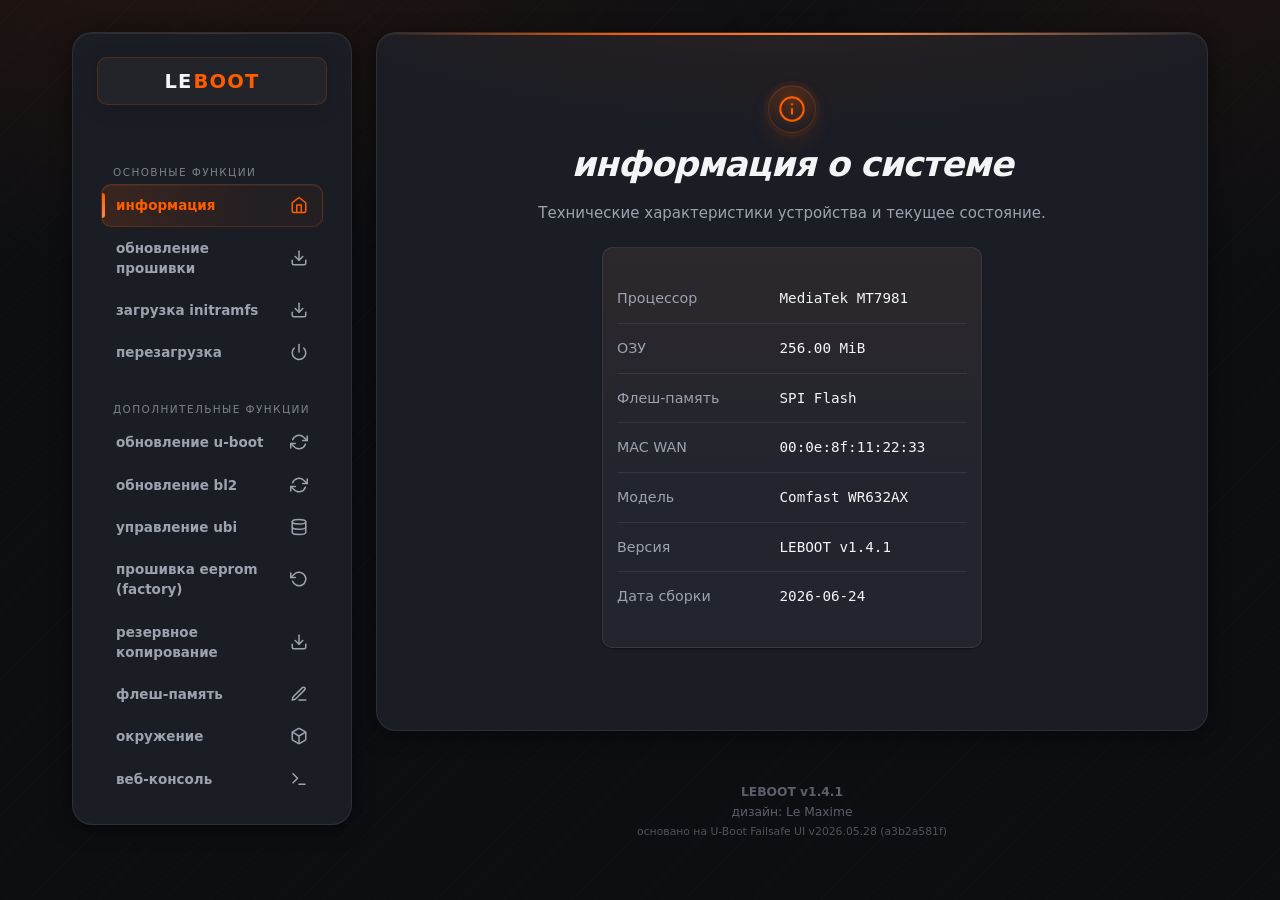
==== commit d11668f8: "Update build date to 2026-06-24 in docs/index.html simulator" ====
--- a/docs/index.html
+++ b/docs/index.html
@@ -4980,7 +4980,7 @@
     versionNode.style.fontSize = "0.82rem";
 
     versionNode.innerHTML = `
-        <strong>LEBOOT v1.3</strong><br>
+        <strong>LEBOOT v1.4.1</strong><br>
         дизайн: Le Maxime<br>
         <span style="font-size: 0.72rem; opacity: 0.85;">основано на ${baseVersion}</span>
     `;
@@ -6749,8 +6749,8 @@
                         size: 268435456 // 256 MB
                     },
                     mac: mac,
-                    version: "LEBOOT v1.3",
-                    build_date: "2026-05-28"
+                    version: "LEBOOT v1.4.1",
+                    build_date: "2026-06-24"
                 };
                 
                 setTimeout(() => {
@@ -6762,7 +6762,7 @@
             // Handle version request
             if (req.url === "/version") {
                 setTimeout(() => {
-                    req.done?.("LEBOOT v1.3");
+                    req.done?.("LEBOOT v1.4.1");
                 }, 10);
                 return;
             }
@@ -6974,8 +6974,8 @@
                         size: 268435456
                     },
                     mac: mac,
-                    version: "LEBOOT v1.3",
-                    build_date: "2026-05-28"
+                    version: "LEBOOT v1.4.1",
+                    build_date: "2026-06-24"
                 };
                 return new Response(JSON.stringify(sysinfo), { status: 200 });
             }
